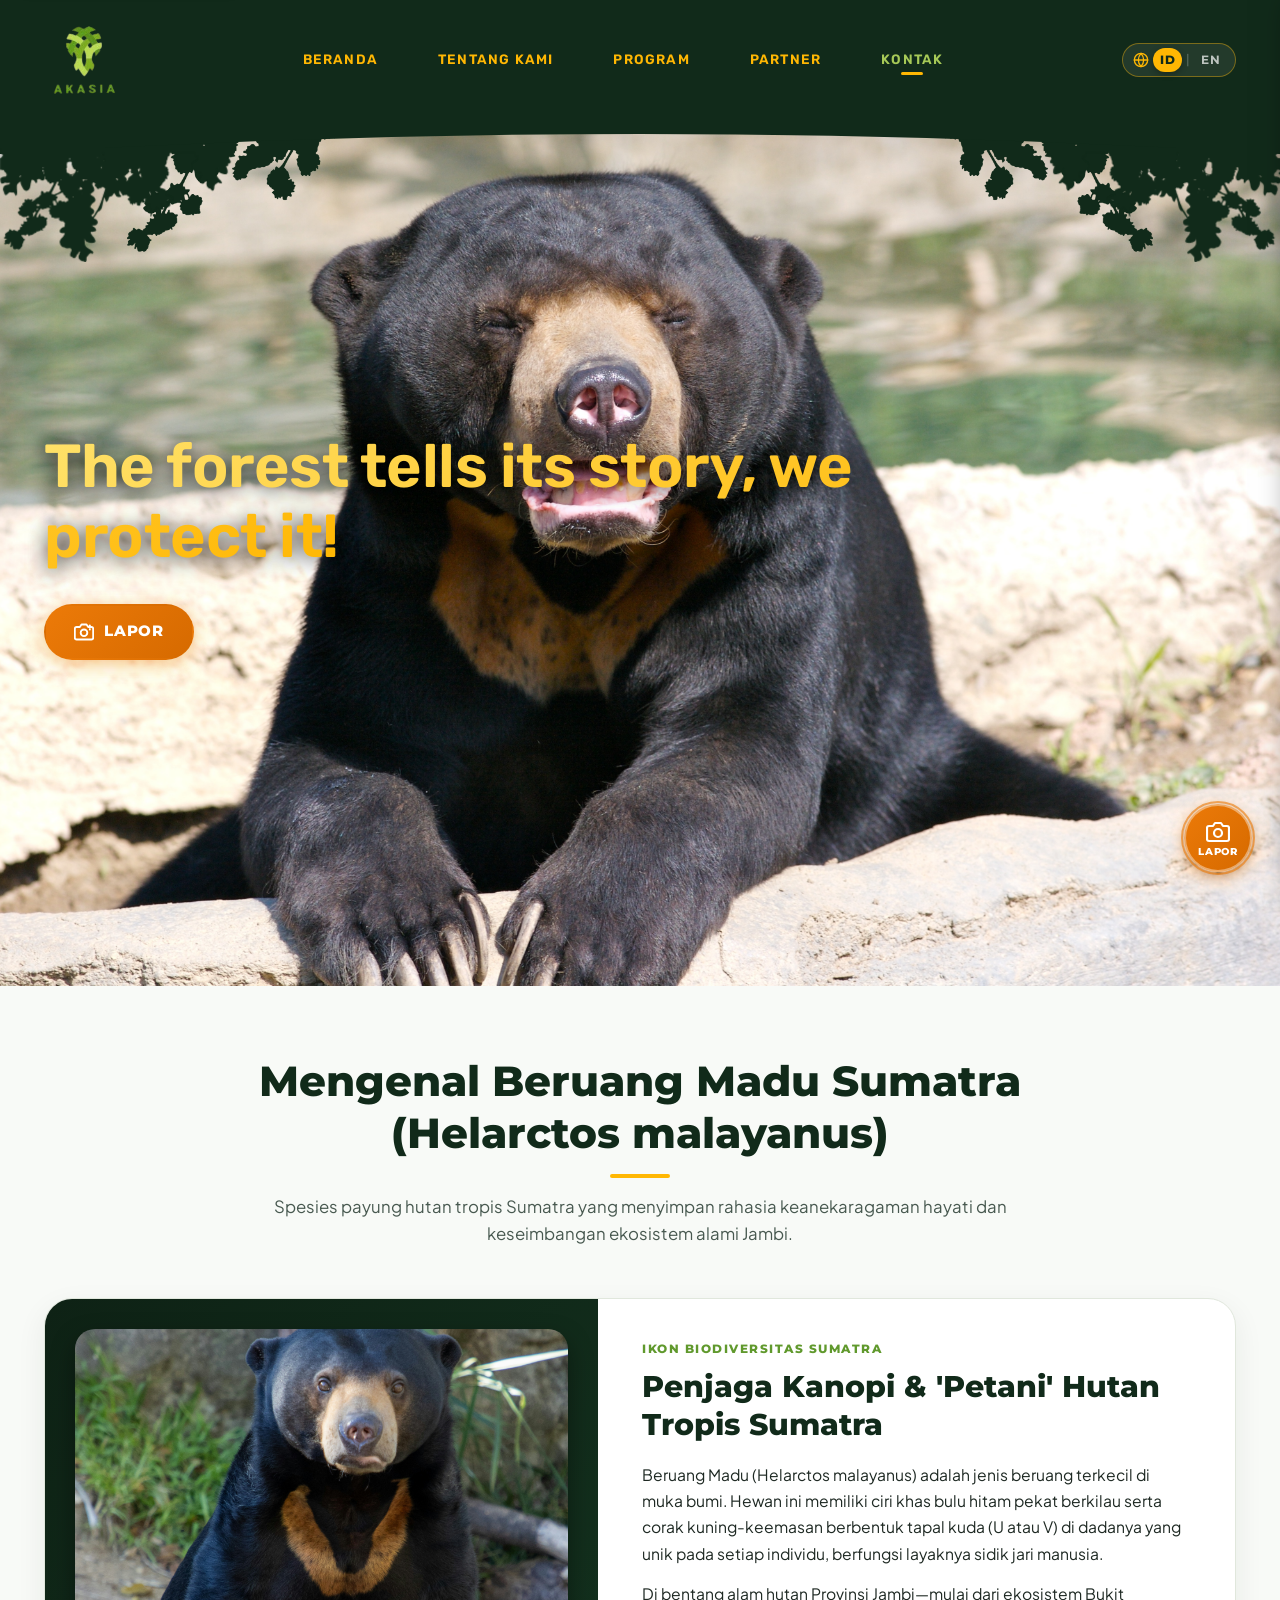
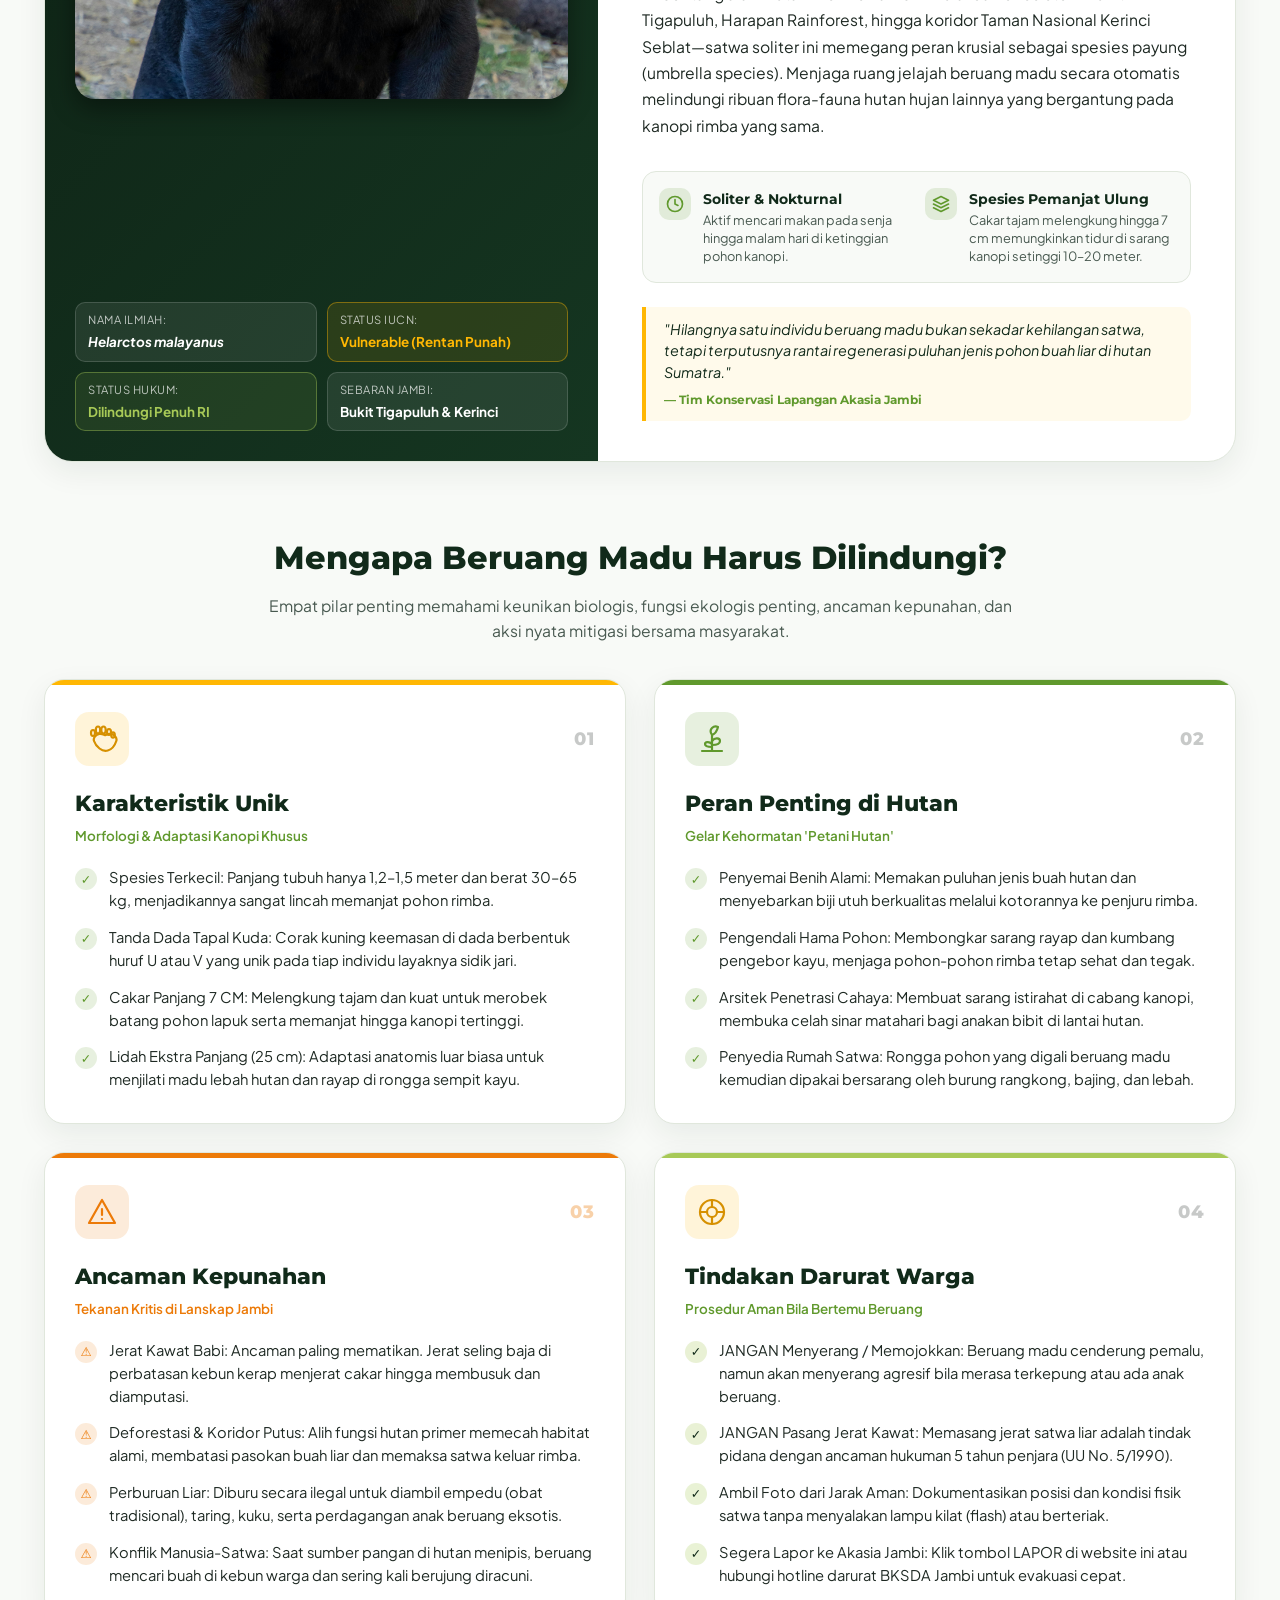
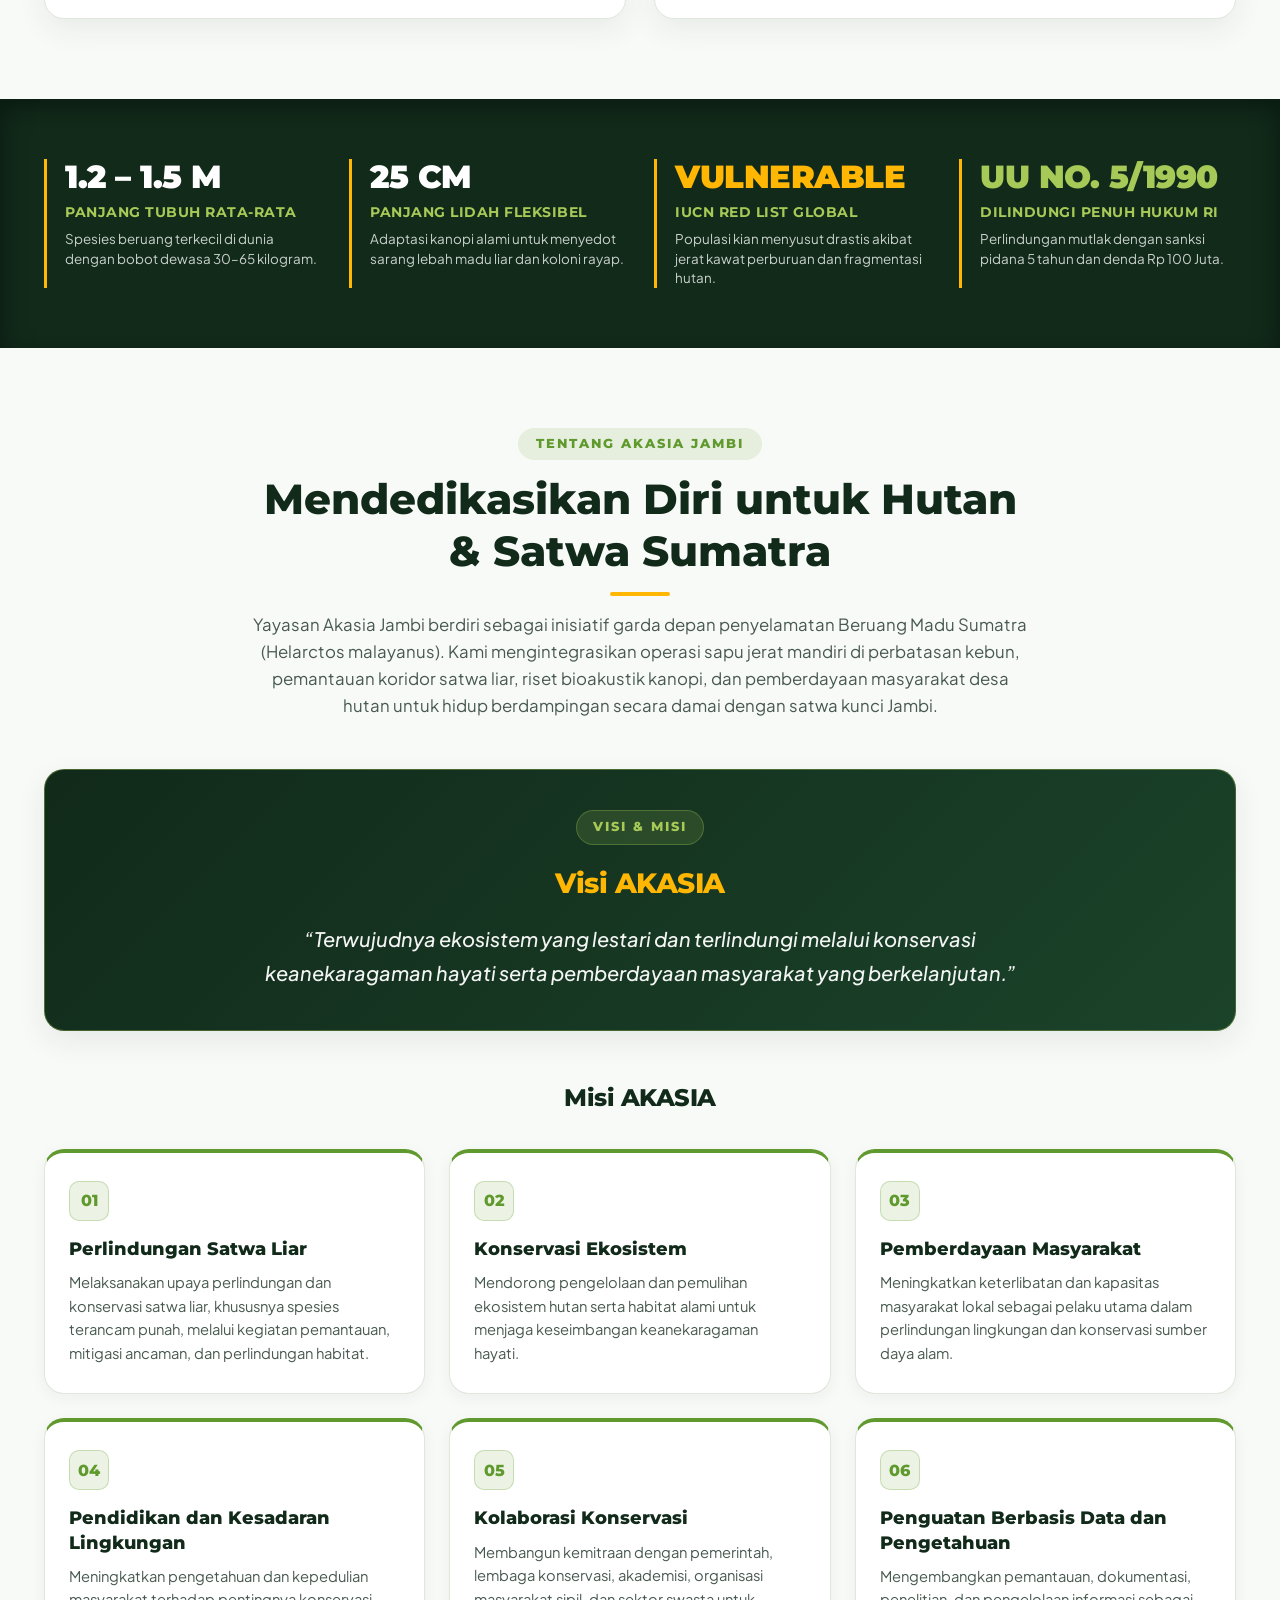
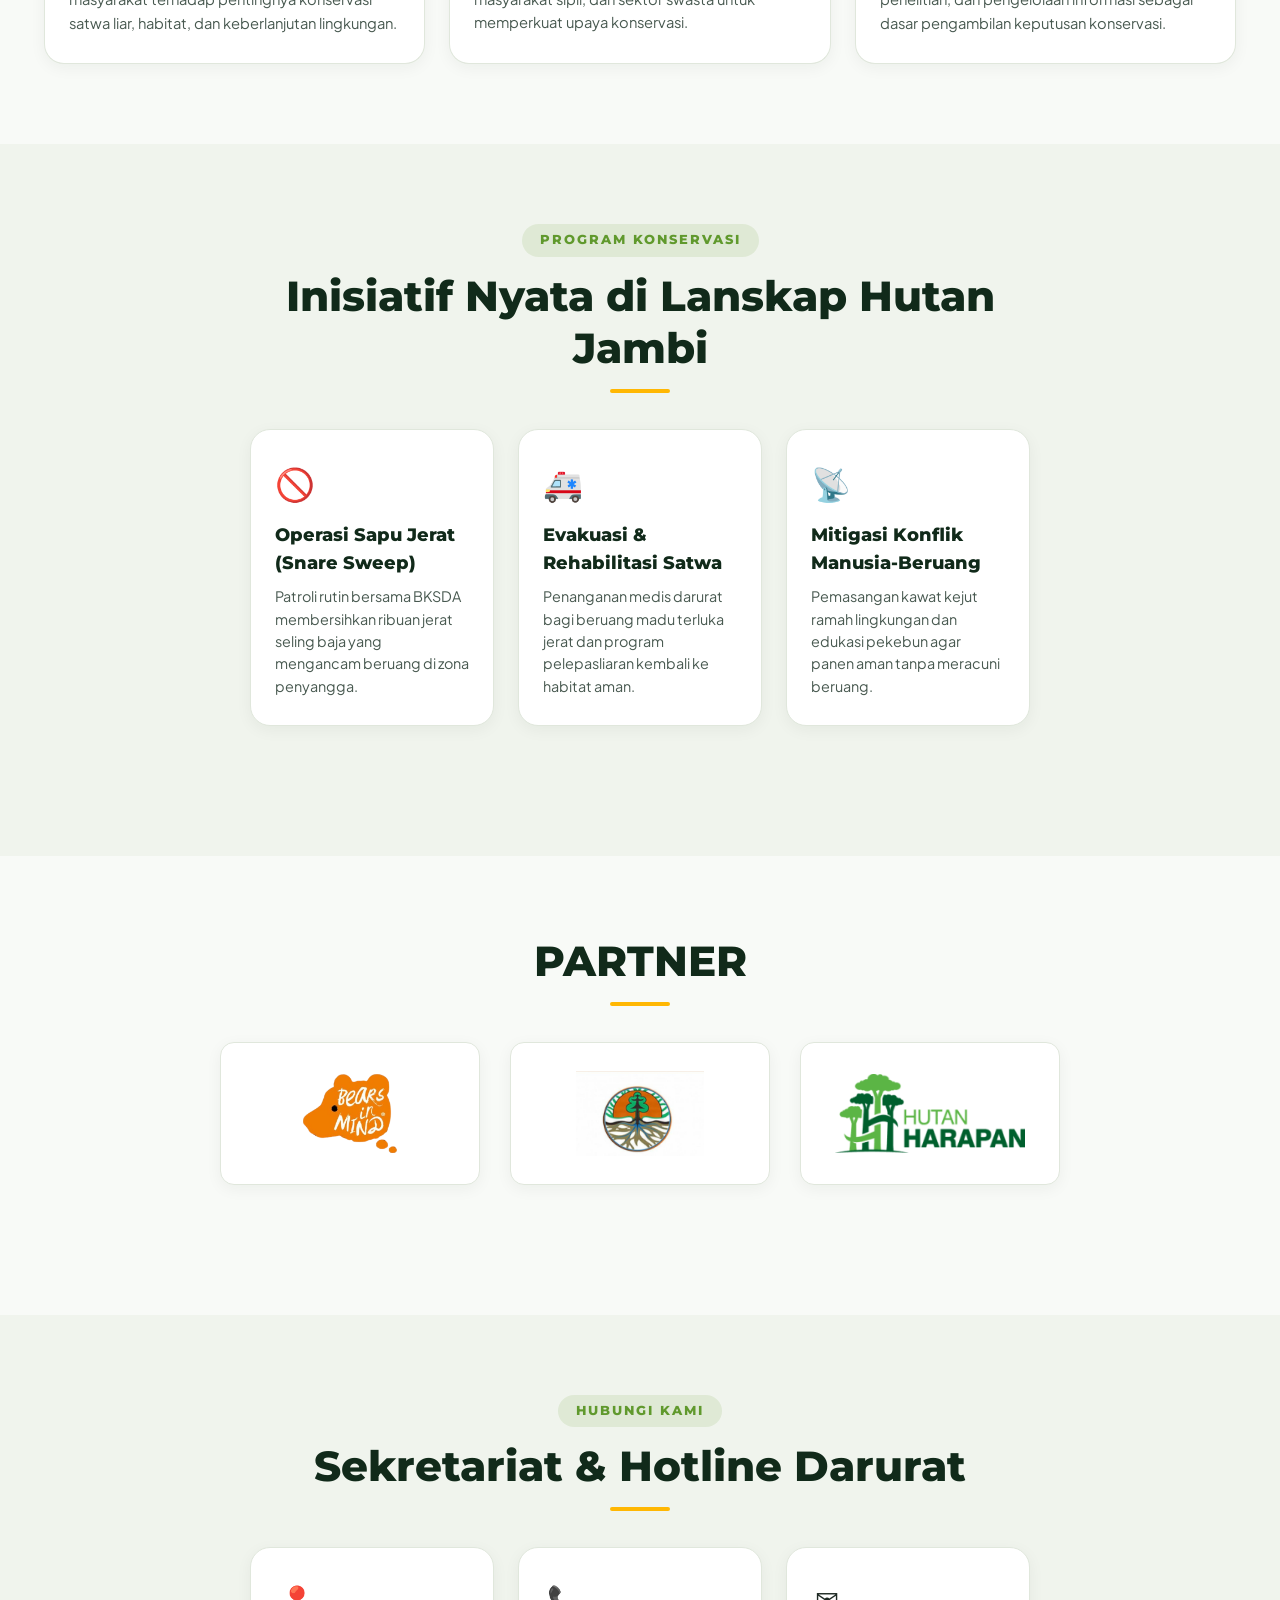
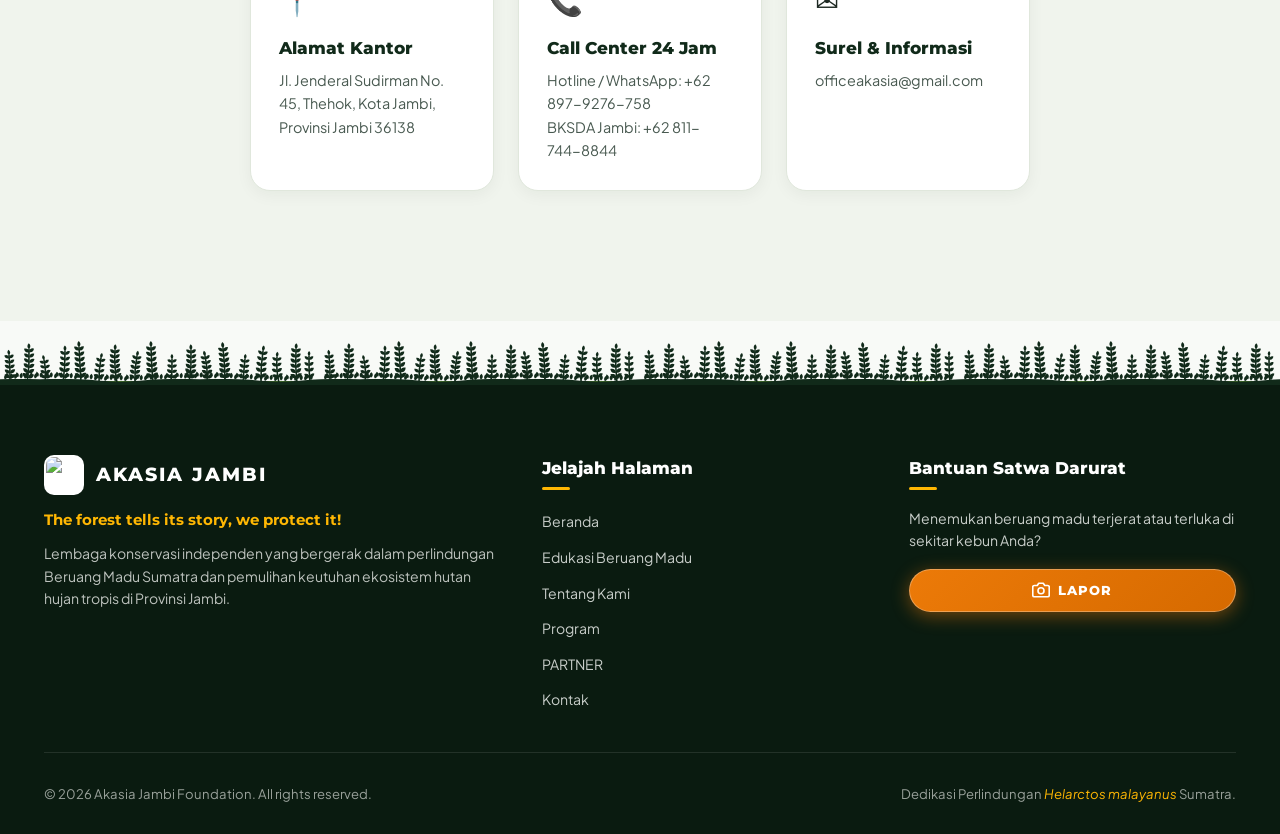
==== index.html @ 3525d793 "Add files via upload" ====
<!DOCTYPE html>
<html lang="id">
<head>
  <meta charset="UTF-8">
  <meta name="viewport" content="width=device-width, initial-scale=1.0">
  <meta name="description" content="Akasia Jambi - Konservasi Beruang Madu Sumatra (Helarctos malayanus), mitigasi konflik satwa, dan restorasi habitat hutan hujan tropis di Provinsi Jambi.">
  <title>Akasia Jambi | Konservasi Beruang Madu Sumatra</title>

  <!-- Google Fonts: Montserrat (Headings) + Plus Jakarta Sans (Body) + Rubik (Nav & Hero Motto) -->
  <link rel="preconnect" href="https://fonts.googleapis.com">
  <link rel="preconnect" href="https://fonts.gstatic.com" crossorigin>
  <link href="https://fonts.googleapis.com/css2?family=Montserrat:wght@500;600;700;800;900&family=Plus+Jakarta+Sans:ital,wght@0,400;0,500;0,600;0,700;1,400&family=Rubik:wght@600&display=swap" rel="stylesheet">

  <link rel="stylesheet" href="styles.css">
</head>
<body>
  <!-- Accessible Skip Navigation Link -->
  <a href="#beranda" class="skip-link" data-i18n="skipLink">Lewati ke konten utama</a>

  <!-- =========================================================================
       COMPONENT 1: NAVIGATION BAR (OPTION 1 LAYOUT + FOLIAGE BORDER)
       ========================================================================= -->
  <header class="site-header header" id="site-header">
    <div class="header-container">
      
      <!-- ZONE 1: BRAND LOGO (AKASIA JAMBI) -->
      <div class="brand-logos-container">
        <a href="#beranda" class="brand-link" aria-label="Akasia Jambi Beranda">
          <img src="logo_akasia.png" alt="Logo Akasia Jambi" class="brand-logo-img" width="80" height="80">
        </a>
      </div>

      <!-- ZONE 2: 5 EXPLORATION MENUS -->
      <nav class="desktop-nav" aria-label="Navigasi Utama">
        <ul class="nav-list">
          
          <!-- 1. Beranda -->
          <li class="nav-item">
            <a href="#beranda" class="nav-link active" data-nav="beranda">
              <span class="nav-text" data-i18n="navHome">Beranda</span>
            </a>
          </li>

          <!-- 2. Tentang Kami -->
          <li class="nav-item">
            <a href="#tentang-kami" class="nav-link" data-nav="tentang-kami">
              <span class="nav-text" data-i18n="navAbout">Tentang Kami</span>
            </a>
          </li>

          <!-- 3. Program -->
          <li class="nav-item">
            <a href="#program" class="nav-link" data-nav="program">
              <span class="nav-text" data-i18n="navProgram">Program</span>
            </a>
          </li>

          <!-- 4. PARTNER -->
          <li class="nav-item">
            <a href="#mitra" class="nav-link" data-nav="mitra">
              <span class="nav-text" data-i18n="navPartners">PARTNER</span>
            </a>
          </li>

          <!-- 5. Kontak -->
          <li class="nav-item">
            <a href="#kontak" class="nav-link" data-nav="kontak">
              <span class="nav-text" data-i18n="navContact">Kontak</span>
            </a>
          </li>
        </ul>
      </nav>

      <!-- ZONE 3: LANGUAGE SWITCHER & MOBILE MENU TRIGGER -->
      <div class="header-actions">
        <!-- Dynamic Language Switcher (ID | EN) -->
        <div class="lang-switch-wrap" role="group" aria-label="Pilihan Bahasa / Language Switcher">
          <svg class="lang-globe-icon" viewBox="0 0 24 24" fill="none" stroke="currentColor" stroke-width="2" stroke-linecap="round" stroke-linejoin="round" aria-hidden="true">
            <circle cx="12" cy="12" r="10"/>
            <line x1="2" y1="12" x2="22" y2="12"/>
            <path d="M12 2a15.3 15.3 0 0 1 4 10 15.3 15.3 0 0 1-4 10 15.3 15.3 0 0 1-4-10 15.3 15.3 0 0 1 4-10z"/>
          </svg>
          <button type="button" class="lang-pill-btn active" id="lang-id" data-lang="id" aria-pressed="true">ID</button>
          <span class="lang-divider" aria-hidden="true">|</span>
          <button type="button" class="lang-pill-btn" id="lang-en" data-lang="en" aria-pressed="false">EN</button>
        </div>

        <!-- Mobile Hamburger Trigger (< 992px) -->
        <button type="button" class="mobile-menu-toggle" id="mobile-menu-toggle" aria-label="Buka Menu Navigasi" aria-expanded="false" aria-controls="mobile-nav-drawer">
          <span class="hamburger-bar"></span>
          <span class="hamburger-bar"></span>
          <span class="hamburger-bar"></span>
        </button>
      </div>

    </div>



    <!-- MOBILE NAVIGATION DRAWER (< 992px) -->
    <div class="mobile-nav-drawer" id="mobile-nav-drawer" aria-hidden="true" inert>
      <div class="mobile-drawer-header">
        <div class="mobile-brand">
          <img src="logo_akasia.jpg" alt="Logo Akasia" class="mobile-logo-img" width="38" height="38">
          <span class="mobile-brand-title">AKASIA JAMBI</span>
        </div>
        <button type="button" class="mobile-drawer-close" id="mobile-drawer-close" aria-label="Tutup Menu">
          <svg viewBox="0 0 24 24" fill="none" stroke="currentColor" stroke-width="2.2" stroke-linecap="round" stroke-linejoin="round" aria-hidden="true">
            <line x1="18" y1="6" x2="6" y2="18"></line>
            <line x1="6" y1="6" x2="18" y2="18"></line>
          </svg>
        </button>
      </div>

      <ul class="mobile-nav-list">
        <li>
          <a href="#beranda" class="mobile-nav-link active" data-nav="beranda">
            <span class="mobile-nav-icon">🐾</span>
            <span class="mobile-nav-text" data-i18n="navHome">Beranda</span>
          </a>
        </li>
        <li>
          <a href="#tentang-kami" class="mobile-nav-link" data-nav="tentang-kami">
            <span class="mobile-nav-icon">🌳</span>
            <span class="mobile-nav-text" data-i18n="navAbout">Tentang Kami</span>
          </a>
        </li>
        <li>
          <a href="#program" class="mobile-nav-link" data-nav="program">
            <span class="mobile-nav-icon">🛡️</span>
            <span class="mobile-nav-text" data-i18n="navProgram">Program</span>
          </a>
        </li>
        <li>
          <a href="#mitra" class="mobile-nav-link" data-nav="mitra">
            <span class="mobile-nav-icon">🤝</span>
            <span class="mobile-nav-text" data-i18n="navPartners">PARTNER</span>
          </a>
        </li>
        <li>
          <a href="#kontak" class="mobile-nav-link" data-nav="kontak">
            <span class="mobile-nav-icon">📍</span>
            <span class="mobile-nav-text" data-i18n="navContact">Kontak</span>
          </a>
        </li>
      </ul>

      <div class="mobile-drawer-footer">
        <button type="button" class="btn-lapor btn-lapor-mobile" id="btn-open-lapor-mobile">
          <svg class="btn-icon" viewBox="0 0 24 24" fill="none" stroke="currentColor" stroke-width="2" stroke-linecap="round" stroke-linejoin="round" aria-hidden="true">
            <path d="M23 19a2 2 0 0 1-2 2H3a2 2 0 0 1-2-2V8a2 2 0 0 1 2-2h4l2-3h6l2 3h4a2 2 0 0 1 2 2z"/>
            <circle cx="12" cy="13" r="4"/>
          </svg>
          <span data-i18n="heroCtaReport">LAPOR</span>
        </button>
      </div>
    </div>
    <div class="mobile-nav-overlay" id="mobile-nav-overlay" aria-hidden="true"></div>

    <!-- Concave Upward Arch Divider -->
    <svg class="navbar-arch-curve" viewBox="0 0 1440 48" preserveAspectRatio="none" aria-hidden="true">
      <path d="M0,0 L1440,0 L1440,48 Q720,0 0,48 Z" fill="#112a1a"/>
    </svg>

    <!-- Patch Dedaunan Kiri & Kanan (Menutupi kekosongan lengkungan navbar) -->
    <img src="daun_kiri_tambahan.png" class="leaf-patch-left" alt="" aria-hidden="true">
    <img src="daun_kanan_tambahan.png" class="leaf-patch-right" alt="" aria-hidden="true">
  </header>

  <!-- =========================================================================
       MAIN CONTENT: COMPONENT 2 - BERANDA (#beranda)
       ========================================================================= -->
  <main id="beranda" class="beranda-main">

    <!-- -----------------------------------------------------------------------
         2A. HERO BANNER SECTION
         ----------------------------------------------------------------------- -->
    <section class="hero-section" aria-label="Hero Banner - Akasia Jambi">
      <div class="hero-bg-media">
        <!-- Sun Bear Sumatra background image -->
        <img src="Sun_Bear_3.jpg" 
             alt="Beruang Madu Sumatra (Helarctos malayanus)" 
             class="hero-img" 
             loading="eager" 
             fetchpriority="high">
        <div class="hero-gradient-overlay" aria-hidden="true"></div>
        <div class="hero-leaf-overlay" aria-hidden="true"></div>
      </div>

      <div class="hero-content-container">
        <div class="hero-text-col">
          
          <!-- Main Headline (Motto) -->
          <h1 class="hero-headline">
            <span class="hero-motto-highlight" data-i18n="heroMotto">The forest tells its story, we protect it!</span>
          </h1>

          <!-- Hero CTA -->
          <div class="hero-cta-group">
            <!-- Primary Emergency CTA -->
            <button type="button" class="btn-primary-report" id="hero-btn-lapor">
              <svg class="cta-svg-icon" viewBox="0 0 24 24" fill="none" stroke="currentColor" stroke-width="2.2" stroke-linecap="round" stroke-linejoin="round" aria-hidden="true">
                <path d="M23 19a2 2 0 0 1-2 2H3a2 2 0 0 1-2-2V8a2 2 0 0 1 2-2h4l2-3h6l2 3h4a2 2 0 0 1 2 2z"/>
                <circle cx="12" cy="13" r="4"/>
                <line x1="19" y1="4" x2="19" y2="7"/>
                <line x1="19" y1="9" x2="19.01" y2="9"/>
              </svg>
              <span data-i18n="heroCtaReport">LAPOR</span>
            </button>
          </div>

        </div>
      </div>
    </section>

    <!-- -----------------------------------------------------------------------
         2B. PENGETAHUAN TENTANG BERUANG MADU (EDUCATIONAL SUBSECTION)
         ----------------------------------------------------------------------- -->
    <section class="education-section" id="edukasi-beruang" aria-labelledby="edu-heading">
      <div class="section-container">

        <!-- Section Title Header -->
        <div class="section-header-center">
          <h2 id="edu-heading" class="section-title" data-i18n="eduTitle">
            Mengenal Beruang Madu Sumatra (<span class="latin-species">Helarctos malayanus</span>)
          </h2>
          <div class="title-accent-line" aria-hidden="true"></div>
          <p class="section-lead-desc" data-i18n="eduSubtitle">
            Spesies payung hutan tropis Sumatra yang menyimpan rahasia keanekaragaman hayati dan keseimbangan ekosistem alami Jambi.
          </p>
        </div>

        <!-- 1. INTRODUCTORY SPOTLIGHT CARD (2-COLUMN HIGH-IMPACT LAYOUT) -->
        <article class="spotlight-card">
          <div class="spotlight-grid">
            
            <!-- Left Column: Visual Frame with Interactive Taxonomy Badges -->
            <div class="spotlight-visual-wrapper">
              <div class="spotlight-image-frame">
                <!-- Sun Bear Wildlife Visual -->
                <img src="gambar_beruang_madu 1.jpg" 
                     alt="Beruang Madu di Habitat Lanskap Hutan Jambi" 
                     class="spotlight-img"
                     loading="lazy">
              </div>

              <!-- Taxonomy & Legal Badges Matrix -->
              <div class="taxonomy-badges-matrix">
                <div class="tax-badge-pill">
                  <span class="tax-label" data-i18n="taxLabel1">Nama Ilmiah:</span>
                  <strong class="tax-value"><em>Helarctos malayanus</em></strong>
                </div>
                <div class="tax-badge-pill pill-warning">
                  <span class="tax-label" data-i18n="taxLabel2">Status IUCN:</span>
                  <strong class="tax-value" data-i18n="taxValIucn">Vulnerable (Rentan Punah)</strong>
                </div>
                <div class="tax-badge-pill pill-protected">
                  <span class="tax-label" data-i18n="taxLabel3">Status Hukum:</span>
                  <strong class="tax-value" data-i18n="taxValLegal">Dilindungi Penuh RI</strong>
                </div>
                <div class="tax-badge-pill">
                  <span class="tax-label" data-i18n="taxLabel4">Sebaran Jambi:</span>
                  <strong class="tax-value" data-i18n="taxValRegion">Bukit Tigapuluh & Kerinci</strong>
                </div>
              </div>
            </div>

            <!-- Right Column: Narrative Overview & Ecological Importance -->
            <div class="spotlight-narrative-wrapper">
              <div class="spotlight-kicker" data-i18n="spotlightKicker">IKON BIODIVERSITAS SUMATRA</div>
              <h3 class="spotlight-title" data-i18n="spotlightTitle">
                Penjaga Kanopi & 'Petani' Hutan Tropis Sumatra
              </h3>
              <p class="spotlight-p" data-i18n="spotlightDesc1">
                Beruang Madu (<em>Helarctos malayanus</em>) adalah jenis beruang terkecil di muka bumi. Hewan ini memiliki ciri khas bulu hitam pekat berkilau serta corak kuning-keemasan berbentuk tapal kuda (U atau V) di dadanya yang unik pada setiap individu, berfungsi layaknya sidik jari manusia.
              </p>
              <p class="spotlight-p" data-i18n="spotlightDesc2">
                Di bentang alam hutan Provinsi Jambi—mulai dari ekosistem Bukit Tigapuluh, Harapan Rainforest, hingga koridor Taman Nasional Kerinci Seblat—satwa soliter ini memegang peran krusial sebagai <strong>spesies payung (umbrella species)</strong>. Menjaga ruang jelajah beruang madu secara otomatis melindungi ribuan flora-fauna hutan hujan lainnya yang bergantung pada kanopi rimba yang sama.
              </p>

              <!-- Morphological Anatomical Features List -->
              <div class="feature-bullets-grid">
                <div class="feature-bullet-item">
                  <div class="feature-bullet-icon">
                    <svg viewBox="0 0 24 24" fill="none" stroke="currentColor" stroke-width="2.2" stroke-linecap="round" stroke-linejoin="round" aria-hidden="true">
                      <circle cx="12" cy="12" r="10"/>
                      <polyline points="12 6 12 12 16 14"/>
                    </svg>
                  </div>
                  <div>
                    <h4 class="feature-bullet-title" data-i18n="feat1Title">Soliter & Nokturnal</h4>
                    <p class="feature-bullet-desc" data-i18n="feat1Desc">Aktif mencari makan pada senja hingga malam hari di ketinggian pohon kanopi.</p>
                  </div>
                </div>

                <div class="feature-bullet-item">
                  <div class="feature-bullet-icon">
                    <svg viewBox="0 0 24 24" fill="none" stroke="currentColor" stroke-width="2.2" stroke-linecap="round" stroke-linejoin="round" aria-hidden="true">
                      <path d="M12 2L2 7l10 5 10-5-10-5z"/>
                      <path d="M2 17l10 5 10-5"/>
                      <path d="M2 12l10 5 10-5"/>
                    </svg>
                  </div>
                  <div>
                    <h4 class="feature-bullet-title" data-i18n="feat2Title">Spesies Pemanjat Ulung</h4>
                    <p class="feature-bullet-desc" data-i18n="feat2Desc">Cakar tajam melengkung hingga 7 cm memungkinkan tidur di sarang kanopi setinggi 10–20 meter.</p>
                  </div>
                </div>
              </div>

              <!-- Quick Quote Callout -->
              <blockquote class="spotlight-quote">
                <p data-i18n="spotlightQuote">
                  "Hilangnya satu individu beruang madu bukan sekadar kehilangan satwa, tetapi terputusnya rantai regenerasi puluhan jenis pohon buah liar di hutan Sumatra."
                </p>
                <cite data-i18n="spotlightQuoteCite">— Tim Konservasi Lapangan Akasia Jambi</cite>
              </blockquote>
            </div>

          </div>
        </article>

        <!-- 2. 4-CARD EDUCATIONAL GRID ("MENGAPA BERUANG MADU HARUS DILINDUNGI?") -->
        <div class="edu-grid-section-header">
          <h3 class="edu-grid-main-heading" data-i18n="gridHeading">
            Mengapa Beruang Madu Harus Dilindungi?
          </h3>
          <p class="edu-grid-subheading" data-i18n="gridSubheading">
            Empat pilar penting memahami keunikan biologis, fungsi ekologis penting, ancaman kepunahan, dan aksi nyata mitigasi bersama masyarakat.
          </p>
        </div>

        <div class="edu-four-grid">
          
          <!-- CARD 1: Karakteristik Unik (Unique Characteristics) -->
          <div class="edu-card card-characteristics">
            <div class="card-top-icon-row">
              <div class="card-icon-badge icon-gold">
                <!-- Paw / Claw Outline Icon -->
                <svg viewBox="0 0 32 32" fill="none" stroke="currentColor" stroke-width="2.2" stroke-linecap="round" stroke-linejoin="round" aria-hidden="true">
                  <ellipse cx="7" cy="10" rx="2" ry="3"/>
                  <ellipse cx="12" cy="7" rx="2.2" ry="3.5"/>
                  <ellipse cx="17.5" cy="7" rx="2.2" ry="3.5"/>
                  <ellipse cx="23" cy="9" rx="2" ry="3"/>
                  <ellipse cx="27" cy="12" rx="1.8" ry="2.6"/>
                  <path d="M8 18c-1-3 1.5-6.5 5.5-7 2.2-.3 4.5.8 5.5 1.2 1.2-.5 3.5-1.5 5.8-1.2 4 .5 6.5 4 5.5 7-1 3-3 8-8.5 9.5-2.8.8-6-.2-8.3-2-2.5-2-4.5-4.5-5.5-7.5z"/>
                </svg>
              </div>
              <span class="card-number-tag">01</span>
            </div>

            <h4 class="card-title" data-i18n="card1Title">Karakteristik Unik</h4>
            <span class="card-subtitle" data-i18n="card1Subtitle">Morfologi & Adaptasi Kanopi Khusus</span>

            <ul class="card-checklist">
              <li class="check-item">
                <span class="check-bullet" aria-hidden="true">✓</span>
                <span data-i18n="card1P1"><strong>Spesies Terkecil:</strong> Panjang tubuh hanya 1,2–1,5 meter dan berat 30–65 kg, menjadikannya sangat lincah memanjat pohon rimba.</span>
              </li>
              <li class="check-item">
                <span class="check-bullet" aria-hidden="true">✓</span>
                <span data-i18n="card1P2"><strong>Tanda Dada Tapal Kuda:</strong> Corak kuning keemasan di dada berbentuk huruf U atau V yang unik pada tiap individu layaknya sidik jari.</span>
              </li>
              <li class="check-item">
                <span class="check-bullet" aria-hidden="true">✓</span>
                <span data-i18n="card1P3"><strong>Cakar Panjang 7 CM:</strong> Melengkung tajam dan kuat untuk merobek batang pohon lapuk serta memanjat hingga kanopi tertinggi.</span>
              </li>
              <li class="check-item">
                <span class="check-bullet" aria-hidden="true">✓</span>
                <span data-i18n="card1P4"><strong>Lidah Ekstra Panjang (25 cm):</strong> Adaptasi anatomis luar biasa untuk menjilati madu lebah hutan dan rayap di rongga sempit kayu.</span>
              </li>
            </ul>
          </div>

          <!-- CARD 2: Peran Penting di Hutan (Ecological Role) -->
          <div class="edu-card card-ecological">
            <div class="card-top-icon-row">
              <div class="card-icon-badge icon-green">
                <!-- Sprouting Seedling & Forest Canopy Icon -->
                <svg viewBox="0 0 32 32" fill="none" stroke="currentColor" stroke-width="2.2" stroke-linecap="round" stroke-linejoin="round" aria-hidden="true">
                  <path d="M16 28V12"/>
                  <path d="M16 18c3-4 8-3 8 0s-4 4-8 4"/>
                  <path d="M16 21c-3-3-7-2-7 0s3 3 7 3"/>
                  <path d="M16 12c-4-6 2-10 6-8-1 4-3 7-6 8z"/>
                  <path d="M6 28h20"/>
                </svg>
              </div>
              <span class="card-number-tag">02</span>
            </div>

            <h4 class="card-title" data-i18n="card2Title">Peran Penting di Hutan</h4>
            <span class="card-subtitle" data-i18n="card2Subtitle">Gelar Kehormatan 'Petani Hutan'</span>

            <ul class="card-checklist">
              <li class="check-item">
                <span class="check-bullet" aria-hidden="true">✓</span>
                <span data-i18n="card2P1"><strong>Penyemai Benih Alami:</strong> Memakan puluhan jenis buah hutan dan menyebarkan biji utuh berkualitas melalui kotorannya ke penjuru rimba.</span>
              </li>
              <li class="check-item">
                <span class="check-bullet" aria-hidden="true">✓</span>
                <span data-i18n="card2P2"><strong>Pengendali Hama Pohon:</strong> Membongkar sarang rayap dan kumbang pengebor kayu, menjaga pohon-pohon rimba tetap sehat dan tegak.</span>
              </li>
              <li class="check-item">
                <span class="check-bullet" aria-hidden="true">✓</span>
                <span data-i18n="card2P3"><strong>Arsitek Penetrasi Cahaya:</strong> Membuat sarang istirahat di cabang kanopi, membuka celah sinar matahari bagi anakan bibit di lantai hutan.</span>
              </li>
              <li class="check-item">
                <span class="check-bullet" aria-hidden="true">✓</span>
                <span data-i18n="card2P4"><strong>Penyedia Rumah Satwa:</strong> Rongga pohon yang digali beruang madu kemudian dipakai bersarang oleh burung rangkong, bajing, dan lebah.</span>
              </li>
            </ul>
          </div>

          <!-- CARD 3: Ancaman Kepunahan (Major Threats) -->
          <div class="edu-card card-threats">
            <div class="card-top-icon-row">
              <div class="card-icon-badge icon-orange">
                <!-- Warning / Snare Trap Alert Icon -->
                <svg viewBox="0 0 32 32" fill="none" stroke="currentColor" stroke-width="2.2" stroke-linecap="round" stroke-linejoin="round" aria-hidden="true">
                  <path d="M16 4L3 27h26L16 4z"/>
                  <line x1="16" y1="13" x2="16" y2="19"/>
                  <line x1="16" y1="23" x2="16.01" y2="23"/>
                </svg>
              </div>
              <span class="card-number-tag tag-alert">03</span>
            </div>

            <h4 class="card-title" data-i18n="card3Title">Ancaman Kepunahan</h4>
            <span class="card-subtitle" data-i18n="card3Subtitle">Tekanan Kritis di Lanskap Jambi</span>

            <ul class="card-checklist">
              <li class="check-item item-threat">
                <span class="check-bullet bullet-threat" aria-hidden="true">⚠</span>
                <span data-i18n="card3P1"><strong>Jerat Kawat Babi:</strong> Ancaman paling mematikan. Jerat seling baja di perbatasan kebun kerap menjerat cakar hingga membusuk dan diamputasi.</span>
              </li>
              <li class="check-item item-threat">
                <span class="check-bullet bullet-threat" aria-hidden="true">⚠</span>
                <span data-i18n="card3P2"><strong>Deforestasi & Koridor Putus:</strong> Alih fungsi hutan primer memecah habitat alami, membatasi pasokan buah liar dan memaksa satwa keluar rimba.</span>
              </li>
              <li class="check-item item-threat">
                <span class="check-bullet bullet-threat" aria-hidden="true">⚠</span>
                <span data-i18n="card3P3"><strong>Perburuan Liar:</strong> Diburu secara ilegal untuk diambil empedu (obat tradisional), taring, kuku, serta perdagangan anak beruang eksotis.</span>
              </li>
              <li class="check-item item-threat">
                <span class="check-bullet bullet-threat" aria-hidden="true">⚠</span>
                <span data-i18n="card3P4"><strong>Konflik Manusia-Satwa:</strong> Saat sumber pangan di hutan menipis, beruang mencari buah di kebun warga dan sering kali berujung diracuni.</span>
              </li>
            </ul>
          </div>

          <!-- CARD 4: Tindakan Darurat Masyarakat (What Citizens Should Do) -->
          <div class="edu-card card-action">
            <div class="card-top-icon-row">
              <div class="card-icon-badge icon-gold">
                <!-- Lifebuoy / Emergency Handshake Rescue Icon -->
                <svg viewBox="0 0 32 32" fill="none" stroke="currentColor" stroke-width="2.2" stroke-linecap="round" stroke-linejoin="round" aria-hidden="true">
                  <circle cx="16" cy="16" r="12"/>
                  <circle cx="16" cy="16" r="5"/>
                  <line x1="16" y1="4" x2="16" y2="11"/>
                  <line x1="16" y1="21" x2="16" y2="28"/>
                  <line x1="4" y1="16" x2="11" y2="16"/>
                  <line x1="21" y1="16" x2="28" y2="16"/>
                </svg>
              </div>
              <span class="card-number-tag">04</span>
            </div>

            <h4 class="card-title" data-i18n="card4Title">Tindakan Darurat Warga</h4>
            <span class="card-subtitle" data-i18n="card4Subtitle">Prosedur Aman Bila Bertemu Beruang</span>

            <ul class="card-checklist">
              <li class="check-item item-action">
                <span class="check-bullet bullet-action" aria-hidden="true">✓</span>
                <span data-i18n="card4P1"><strong>JANGAN Menyerang / Memojokkan:</strong> Beruang madu cenderung pemalu, namun akan menyerang agresif bila merasa terkepung atau ada anak beruang.</span>
              </li>
              <li class="check-item item-action">
                <span class="check-bullet bullet-action" aria-hidden="true">✓</span>
                <span data-i18n="card4P2"><strong>JANGAN Pasang Jerat Kawat:</strong> Memasang jerat satwa liar adalah tindak pidana dengan ancaman hukuman 5 tahun penjara (UU No. 5/1990).</span>
              </li>
              <li class="check-item item-action">
                <span class="check-bullet bullet-action" aria-hidden="true">✓</span>
                <span data-i18n="card4P3"><strong>Ambil Foto dari Jarak Aman:</strong> Dokumentasikan posisi dan kondisi fisik satwa tanpa menyalakan lampu kilat (flash) atau berteriak.</span>
              </li>
              <li class="check-item item-action">
                <span class="check-bullet bullet-action" aria-hidden="true">✓</span>
                <span data-i18n="card4P4"><strong>Segera Lapor ke Akasia Jambi:</strong> Klik tombol LAPOR di website ini atau hubungi hotline darurat BKSDA Jambi untuk evakuasi cepat.</span>
              </li>
            </ul>
          </div>

        </div>

      </div>

      <!-- 3. QUICK IMPACT / FACT STRIP (HIGH-CONTRAST DEEP GREEN #112A1A) -->
      <div class="fact-strip-banner" role="region" aria-label="Fakta Kunci Beruang Madu">
        <div class="fact-strip-container">
          <div class="fact-strip-grid">
            
            <!-- Fact 1 -->
            <div class="fact-box">
              <span class="fact-metric" data-i18n="fact1Num">1.2 – 1.5 M</span>
              <span class="fact-title" data-i18n="fact1Title">Panjang Tubuh Rata-Rata</span>
              <p class="fact-desc" data-i18n="fact1Desc">Spesies beruang terkecil di dunia dengan bobot dewasa 30–65 kilogram.</p>
            </div>

            <!-- Fact 2 -->
            <div class="fact-box">
              <span class="fact-metric" data-i18n="fact2Num">25 CM</span>
              <span class="fact-title" data-i18n="fact2Title">Panjang Lidah Fleksibel</span>
              <p class="fact-desc" data-i18n="fact2Desc">Adaptasi kanopi alami untuk menyedot sarang lebah madu liar dan koloni rayap.</p>
            </div>

            <!-- Fact 3 -->
            <div class="fact-box">
              <span class="fact-metric metric-gold" data-i18n="fact3Num">VULNERABLE</span>
              <span class="fact-title" data-i18n="fact3Title">IUCN Red List Global</span>
              <p class="fact-desc" data-i18n="fact3Desc">Populasi kian menyusut drastis akibat jerat kawat perburuan dan fragmentasi hutan.</p>
            </div>

            <!-- Fact 4 -->
            <div class="fact-box">
              <span class="fact-metric metric-legal" data-i18n="fact4Num">UU NO. 5/1990</span>
              <span class="fact-title" data-i18n="fact4Title">Dilindungi Penuh Hukum RI</span>
              <p class="fact-desc" data-i18n="fact4Desc">Perlindungan mutlak dengan sanksi pidana 5 tahun dan denda Rp 100 Juta.</p>
            </div>

          </div>
        </div>
      </div>
    </section>

    <!-- -----------------------------------------------------------------------
         OPTIONAL PREVIEW SECTIONS FOR NAVBAR TARGETS (Tentang Kami, Program, PARTNER, Kontak)
         ----------------------------------------------------------------------- -->
    <section class="sub-section" id="tentang-kami">
      <div class="section-container">
        <div class="section-header-center">
          <span class="section-tag" data-i18n="aboutPretitle">TENTANG AKASIA JAMBI</span>
          <h2 class="section-title" data-i18n="aboutTitle">Mendedikasikan Diri untuk Hutan & Satwa Sumatra</h2>
          <div class="title-accent-line" aria-hidden="true"></div>
          <p class="section-lead-desc" data-i18n="aboutDesc">
            Yayasan Akasia Jambi berdiri sebagai inisiatif garda depan penyelamatan Beruang Madu Sumatra (<em>Helarctos malayanus</em>). Kami mengintegrasikan operasi sapu jerat mandiri di perbatasan kebun, pemantauan koridor satwa liar, riset bioakustik kanopi, dan pemberdayaan masyarakat desa hutan untuk hidup berdampingan secara damai dengan satwa kunci Jambi.
          </p>
        </div>

        <!-- Vision & Mission Subsection -->
        <div class="vision-mission-wrapper">
          <!-- Visi Card -->
          <div class="visi-card">
            <span class="visi-badge" data-i18n="vmBadge">VISI & MISI</span>
            <h3 class="visi-title" data-i18n="visiTitle">Visi AKASIA</h3>
            <blockquote class="visi-quote" data-i18n="visiText">
              “Terwujudnya ekosistem yang lestari dan terlindungi melalui konservasi keanekaragaman hayati serta pemberdayaan masyarakat yang berkelanjutan.”
            </blockquote>
          </div>

          <!-- Misi Section -->
          <div class="misi-section">
            <h3 class="misi-section-title" data-i18n="misiTitle">Misi AKASIA</h3>
            <div class="misi-grid">
              <div class="misi-card">
                <span class="misi-number">01</span>
                <h4 class="misi-title" data-i18n="misi1Title">Perlindungan Satwa Liar</h4>
                <p class="misi-desc" data-i18n="misi1Desc">Melaksanakan upaya perlindungan dan konservasi satwa liar, khususnya spesies terancam punah, melalui kegiatan pemantauan, mitigasi ancaman, dan perlindungan habitat.</p>
              </div>
              <div class="misi-card">
                <span class="misi-number">02</span>
                <h4 class="misi-title" data-i18n="misi2Title">Konservasi Ekosistem</h4>
                <p class="misi-desc" data-i18n="misi2Desc">Mendorong pengelolaan dan pemulihan ekosistem hutan serta habitat alami untuk menjaga keseimbangan keanekaragaman hayati.</p>
              </div>
              <div class="misi-card">
                <span class="misi-number">03</span>
                <h4 class="misi-title" data-i18n="misi3Title">Pemberdayaan Masyarakat</h4>
                <p class="misi-desc" data-i18n="misi3Desc">Meningkatkan keterlibatan dan kapasitas masyarakat lokal sebagai pelaku utama dalam perlindungan lingkungan dan konservasi sumber daya alam.</p>
              </div>
              <div class="misi-card">
                <span class="misi-number">04</span>
                <h4 class="misi-title" data-i18n="misi4Title">Pendidikan dan Kesadaran Lingkungan</h4>
                <p class="misi-desc" data-i18n="misi4Desc">Meningkatkan pengetahuan dan kepedulian masyarakat terhadap pentingnya konservasi satwa liar, habitat, dan keberlanjutan lingkungan.</p>
              </div>
              <div class="misi-card">
                <span class="misi-number">05</span>
                <h4 class="misi-title" data-i18n="misi5Title" data-i188n="misi5Title">Kolaborasi Konservasi</h4>
                <p class="misi-desc" data-i18n="misi5Desc">Membangun kemitraan dengan pemerintah, lembaga konservasi, akademisi, organisasi masyarakat sipil, dan sektor swasta untuk memperkuat upaya konservasi.</p>
              </div>
              <div class="misi-card">
                <span class="misi-number">06</span>
                <h4 class="misi-title" data-i18n="misi6Title">Penguatan Berbasis Data dan Pengetahuan</h4>
                <p class="misi-desc" data-i18n="misi6Desc">Mengembangkan pemantauan, dokumentasi, penelitian, dan pengelolaan informasi sebagai dasar pengambilan keputusan konservasi.</p>
              </div>
            </div>
          </div>
        </div>
      </div>
    </section>

    <section class="sub-section bg-alt" id="program">
      <div class="section-container">
        <div class="section-header-center">
          <span class="section-tag" data-i18n="progPretitle">PROGRAM KONSERVASI</span>
          <h2 class="section-title" data-i18n="progTitle">Inisiatif Nyata di Lanskap Hutan Jambi</h2>
          <div class="title-accent-line" aria-hidden="true"></div>
          <div class="program-cards-mini">
            <div class="prog-mini-card">
              <span class="prog-mini-icon">🚫</span>
              <h4 data-i18n="prog1Title">Operasi Sapu Jerat (Snare Sweep)</h4>
              <p data-i18n="prog1Desc">Patroli rutin bersama BKSDA membersihkan ribuan jerat seling baja yang mengancam beruang di zona penyangga.</p>
            </div>
            <div class="prog-mini-card">
              <span class="prog-mini-icon">🚑</span>
              <h4 data-i18n="prog2Title">Evakuasi & Rehabilitasi Satwa</h4>
              <p data-i18n="prog2Desc">Penanganan medis darurat bagi beruang madu terluka jerat dan program pelepasliaran kembali ke habitat aman.</p>
            </div>
            <div class="prog-mini-card">
              <span class="prog-mini-icon">📡</span>
              <h4 data-i18n="prog3Title">Mitigasi Konflik Manusia-Beruang</h4>
              <p data-i18n="prog3Desc">Pemasangan kawat kejut ramah lingkungan dan edukasi pekebun agar panen aman tanpa meracuni beruang.</p>
            </div>
          </div>
        </div>
      </div>
    </section>

    <section class="sub-section" id="mitra">
      <div class="section-container">
        <div class="section-header-center">
          <h2 class="section-title" data-i18n="partnerTitle">PARTNER</h2>
          <div class="title-accent-line" aria-hidden="true"></div>
          <div class="partner-logos-row">
            <div class="partner-card">
              <img src="Logo_Bears_In_Mind.png" alt="Logo Bears in Mind Foundation" class="partner-logo-img">
            </div>
            <div class="partner-card">
              <img src="logo_bksda.jpg" alt="Logo BKSDA Provinsi Jambi" class="partner-logo-img">
            </div>
            <div class="partner-card">
              <img src="logo_PT_REKI.png" alt="Logo PT REKI - Hutan Harapan" class="partner-logo-img">
            </div>
          </div>
        </div>
      </div>
    </section>

    <section class="sub-section bg-alt" id="kontak">
      <div class="section-container">
        <div class="section-header-center">
          <span class="section-tag" data-i18n="contactPretitle">HUBUNGI KAMI</span>
          <h2 class="section-title" data-i18n="contactTitle">Sekretariat & Hotline Darurat</h2>
          <div class="title-accent-line" aria-hidden="true"></div>
          <div class="contact-info-grid">
            <div class="contact-card">
              <span class="contact-icon">📍</span>
              <h4>Alamat Kantor</h4>
              <p>Jl. Jenderal Sudirman No. 45, Thehok, Kota Jambi, Provinsi Jambi 36138</p>
            </div>
            <div class="contact-card">
              <span class="contact-icon">📞</span>
              <h4>Call Center 24 Jam</h4>
              <p>Hotline / WhatsApp: +62 897-9276-758<br>BKSDA Jambi: +62 811-744-8844</p>
            </div>
            <div class="contact-card">
              <span class="contact-icon">✉️</span>
              <h4>Surel & Informasi</h4>
              <p>officeakasia@gmail.com</p>
            </div>
          </div>
        </div>
      </div>
    </section>

  </main>

  <!-- =========================================================================
       FOOTER: ORGANIC CANOPY STYLE
       ========================================================================= -->
  <footer class="site-footer footer-section">
    <div class="footer-container">
      <div class="footer-top">
        <div class="footer-brand-col">
          <div class="footer-brand-badge">
            <img src="logo_akasia.jpg" alt="Logo Akasia Jambi" class="footer-logo-img" width="40" height="40">
            <span class="footer-brand-text">AKASIA JAMBI</span>
          </div>
          <p class="footer-motto" data-i18n="heroMotto">The forest tells its story, we protect it!</p>
          <p class="footer-desc" data-i18n="footerDesc">
            Lembaga konservasi independen yang bergerak dalam perlindungan Beruang Madu Sumatra dan pemulihan keutuhan ekosistem hutan hujan tropis di Provinsi Jambi.
          </p>
        </div>

        <div class="footer-links-col">
          <h4 class="footer-heading" data-i18n="footerNavTitle">Jelajah Halaman</h4>
          <ul class="footer-link-list">
            <li><a href="#beranda" data-i18n="navHome">Beranda</a></li>
            <li><a href="#edukasi-beruang" data-i18n="navEdu">Edukasi Beruang Madu</a></li>
            <li><a href="#tentang-kami" data-i18n="navAbout">Tentang Kami</a></li>
            <li><a href="#program" data-i18n="navProgram">Program Konservasi</a></li>
            <li><a href="#mitra" data-i18n="navPartners">PARTNER Kami</a></li>
            <li><a href="#kontak" data-i18n="navContact">Kontak & Posko</a></li>
          </ul>
        </div>

        <div class="footer-action-col">
          <h4 class="footer-heading" data-i18n="footerEmergencyTitle">Bantuan Satwa Darurat</h4>
          <p data-i18n="footerEmergencyDesc">Menemukan beruang madu terjerat atau terluka di sekitar kebun Anda?</p>
          <button type="button" class="btn-lapor btn-lapor-footer" id="footer-btn-lapor">
            <svg class="btn-icon" viewBox="0 0 24 24" fill="none" stroke="currentColor" stroke-width="2.2" stroke-linecap="round" stroke-linejoin="round" aria-hidden="true">
              <path d="M23 19a2 2 0 0 1-2 2H3a2 2 0 0 1-2-2V8a2 2 0 0 1 2-2h4l2-3h6l2 3h4a2 2 0 0 1 2 2z"/>
              <circle cx="12" cy="13" r="4"/>
            </svg>
            <span data-i18n="btnReport">LAPOR TEMUAN SATWA</span>
          </button>
        </div>
      </div>

      <div class="footer-bottom">
        <p>&copy; <span id="copyright-year">2026</span> Akasia Jambi Foundation. All rights reserved.</p>
        <p class="footer-tagline">Dedikasi Perlindungan <em>Helarctos malayanus</em> Sumatra.</p>
      </div>
    </div>
  </footer>

  <!-- Floating Circular Report Button (FAB) -->
  <button type="button" class="fab-lapor" id="btn-open-lapor" aria-haspopup="dialog" aria-controls="modal-lapor" aria-label="Lapor Temuan Beruang Madu">
    <span class="lapor-pulse-ring" aria-hidden="true"></span>
    <svg class="fab-icon" viewBox="0 0 24 24" fill="none" stroke="currentColor" stroke-width="2.2" stroke-linecap="round" stroke-linejoin="round" aria-hidden="true">
      <path d="M23 19a2 2 0 0 1-2 2H3a2 2 0 0 1-2-2V8a2 2 0 0 1 2-2h4l2-3h6l2 3h4a2 2 0 0 1 2 2z"/>
      <circle cx="12" cy="13" r="4"/>
    </svg>
    <span class="fab-label" data-i18n="btnReport">LAPOR</span>
  </button>

  <!-- =========================================================================
       MODAL: EMERGENCY REPORT FORM (ACCESSIBLE <dialog>)
       ========================================================================= -->
  <dialog class="report-modal" id="modal-lapor" aria-labelledby="modal-lapor-title">
    <div class="modal-dialog-content">
      <div class="modal-header">
        <div class="modal-header-icon-wrap">
          <svg viewBox="0 0 24 24" fill="none" stroke="#EC7A08" stroke-width="2.5" stroke-linecap="round" stroke-linejoin="round" aria-hidden="true">
            <path d="M10.29 3.86L1.82 18a2 2 0 0 0 1.71 3h16.94a2 2 0 0 0 1.71-3L13.71 3.86a2 2 0 0 0-3.42 0z"/>
            <line x1="12" y1="9" x2="12" y2="13"/>
            <line x1="12" y1="17" x2="12.01" y2="17"/>
          </svg>
        </div>
        <div>
          <h2 id="modal-lapor-title" class="modal-title" data-i18n="modalTitle">Formulir Laporan Temuan Beruang Madu</h2>
          <p class="modal-subtitle" data-i18n="modalSubtitle">
            Bantuan cepat mitigasi konflik & evakuasi satwa terjerat bersama Akasia Jambi & BKSDA Provinsi Jambi.
          </p>
        </div>
        <button type="button" class="modal-close-btn" id="modal-close-btn" aria-label="Tutup Jendela Laporan">
          <svg viewBox="0 0 24 24" fill="none" stroke="currentColor" stroke-width="2.2" stroke-linecap="round" stroke-linejoin="round" aria-hidden="true">
            <line x1="18" y1="6" x2="6" y2="18"></line>
            <line x1="6" y1="6" x2="18" y2="18"></line>
          </svg>
        </button>
      </div>

      <form id="emergency-report-form" class="report-form" novalidate>
        <div class="form-grid">
          
          <!-- Reporter Name -->
          <div class="form-group">
            <label for="reporter-name" class="form-label" data-i18n="fieldName">Nama Lengkap Pelapor <span class="required-star">*</span></label>
            <input type="text" id="reporter-name" name="reporterName" class="form-input" required placeholder="Contoh: Budi Santoso">
            <span class="field-error-msg" id="error-name" aria-live="polite"></span>
          </div>

          <!-- Reporter Phone / WhatsApp -->
          <div class="form-group">
            <label for="reporter-phone" class="form-label" data-i18n="fieldPhone">Nomor WhatsApp / Telepon Aktif <span class="required-star">*</span></label>
            <input type="tel" id="reporter-phone" name="reporterPhone" class="form-input" required placeholder="08xxxxxxxxxx">
            <span class="field-error-msg" id="error-phone" aria-live="polite"></span>
          </div>

          <!-- Location -->
          <div class="form-group full-width">
            <label for="incident-location" class="form-label" data-i18n="fieldLocation">Lokasi Temuan (Desa / Kecamatan / Kabupaten di Jambi) <span class="required-star">*</span></label>
            <input type="text" id="incident-location" name="incidentLocation" class="form-input" required placeholder="Contoh: Desa Lubuk Mandarsah, Kec. Tengah Ilir, Kab. Tebo">
            <span class="field-error-msg" id="error-location" aria-live="polite"></span>
          </div>

          <!-- Condition Category -->
          <div class="form-group full-width">
            <label for="incident-condition" class="form-label" data-i18n="fieldCondition">Kondisi Beruang yang Ditemukan <span class="required-star">*</span></label>
            <select id="incident-condition" name="incidentCondition" class="form-select" required>
              <option value="" disabled selected data-i18n="optCondition1">-- Pilih Kondisi Satwa --</option>
              <option value="snared" data-i18n="optCondition2">🚨 Terjerat Kawat Seling Babi / Terperangkap (Mendesak)</option>
              <option value="injured" data-i18n="optCondition3">🩹 Terluka / Sakit Parah / Tidak Bisa Bergerak</option>
              <option value="conflict" data-i18n="optCondition4">🌾 Berkeliaran di Kebun / Dekat Pemukiman Warga</option>
              <option value="cub" data-i18n="optCondition5">🐾 Anak Beruang Terpisah dari Induknya</option>
              <option value="sign" data-i18n="optCondition6">🔍 Temuan Jejak Cakar / Sarang Baru Tanpa Kontak Langsung</option>
            </select>
            <span class="field-error-msg" id="error-condition" aria-live="polite"></span>
          </div>

          <!-- Description -->
          <div class="form-group full-width">
            <label for="incident-desc" class="form-label" data-i18n="fieldDescription">Keterangan Tambahan & Petunjuk Menuju Lokasi</label>
            <textarea id="incident-desc" name="incidentDesc" class="form-textarea" rows="3" placeholder="Sebutkan patokan jalan, waktu terlihat, apakah satwa terlihat agresif, dll."></textarea>
          </div>

          <!-- File Upload Note -->
          <div class="form-group full-width">
            <label for="incident-photo" class="form-label" data-i18n="fieldPhoto">Unggah Foto / Bukti Temuan (Jika Ada)</label>
            <input type="file" id="incident-photo" name="incidentPhoto" class="form-file-input" accept="image/*">
            <small class="form-hint" data-i18n="photoHint">Ambil foto dari jarak aman tanpa menyalakan lampu kilat (flash).</small>
          </div>

        </div>

        <!-- Hotlines Banner inside Modal -->
        <div class="modal-hotline-box">
          <span class="hotline-box-title" data-i18n="hotlinesTitle">Hotline Cepat Darurat 24 Jam:</span>
          <div class="hotline-links">
            <a href="tel:08117448844" class="hotline-link">📞 BKSDA Jambi: 0811-744-8844</a>
            <a href="tel:+628979276758" class="hotline-link">📞 Tim Reaksi Cepat Akasia: +62 897-9276-758</a>
          </div>
        </div>

        <div class="modal-form-actions">
          <button type="button" class="btn-cancel" id="btn-cancel-report" data-i18n="btnCancel">Batal</button>
          <button type="submit" class="btn-submit-report" id="btn-submit-report">
            <svg class="btn-icon" viewBox="0 0 24 24" fill="none" stroke="currentColor" stroke-width="2.2" stroke-linecap="round" stroke-linejoin="round" aria-hidden="true">
              <line x1="22" y1="2" x2="11" y2="13"/>
              <polygon points="22 2 15 22 11 13 2 9 22 2"/>
            </svg>
            <span data-i18n="btnSubmit">Kirim Laporan Darurat Sekarang</span>
          </button>
        </div>

        <!-- Submission Feedback Message -->
        <div class="form-feedback hidden" id="form-feedback" role="alert" aria-live="assertive"></div>
      </form>
    </div>
  </dialog>

  <!-- JavaScript logic -->
  <script src="script.js"></script>
</body>
</html>
---- styles.css ----
/* =============================================================================
   AKASIA JAMBI - OFFICIAL STYLESHEET
   Phase 1: Navigation Bar (Hertfordshire Zoo Style) & Beranda / Educational Section
   Strict WCAG 2.1 AA Compliance, Responsive, Modern CSS3
   ============================================================================= */

/* -----------------------------------------------------------------------------
   1. CSS CUSTOM PROPERTIES (DESIGN TOKENS)
   ----------------------------------------------------------------------------- */
:root {
  /* Brand Color Palette */
  --canopy-green: #112A1A;        /* Deep Forest Green for Navbar & Foliage Silhouettes */
  --canopy-darker: #0A1B10;       /* Ultra-deep shade for active states & shadows */
  --canopy-glass: rgba(17, 42, 26, 0.95); /* Backdrop blur header */
  --akasia-dark: #60992D;         /* Primary brand green from logo */
  --akasia-light: #A7C957;        /* Secondary light green from logo */
  --akasia-light-glow: rgba(167, 201, 87, 0.4);
  --honey-gold: #FFB703;          /* High-contrast gold for navbar outline icons & text */
  --honey-gold-glow: rgba(255, 183, 3, 0.4);
  --report-orange: #EC7A08;       /* High-visibility emergency orange for Lapor CTA */
  --report-orange-hover: #D66A00; /* Darker orange for hover state */
  --report-orange-glow: rgba(236, 122, 8, 0.5);
  --bg-light: #F8FAF7;            /* Soft organic off-white for knowledge section */
  --bg-card: #FFFFFF;             /* Crisp white card backgrounds */
  --bg-card-subtle: #F0F4EE;      /* Gentle muted card background */
  --text-dark: #1E2923;           /* High contrast dark green-gray body text */
  --text-muted: #485950;          /* Secondary muted copy (exceeds WCAG 4.5:1 on light) */
  --text-light: #FFFFFF;          /* Pure white for dark containers */
  --border-light: #E0E7DC;        /* Soft borders */
  --border-green: #60992D;
  --border-focus: #FFB703;        /* High-contrast focus outline */

  /* Typography */
  --font-heading: 'Montserrat', system-ui, -apple-system, sans-serif;
  --font-body: 'Plus Jakarta Sans', system-ui, -apple-system, sans-serif;

  /* Elevation & Shadows */
  --shadow-subtle: 0 4px 16px rgba(17, 42, 26, 0.05);
  --shadow-card: 0 10px 30px rgba(17, 42, 26, 0.07);
  --shadow-card-hover: 0 16px 40px rgba(17, 42, 26, 0.12);
  --shadow-header: 0 6px 24px rgba(10, 27, 16, 0.45);
  --shadow-lapor: 0 4px 18px rgba(236, 122, 8, 0.45);
  --shadow-lapor-hover: 0 6px 26px rgba(236, 122, 8, 0.7);

  /* Border Radii */
  --radius-xs: 6px;
  --radius-sm: 10px;
  --radius-md: 14px;
  --radius-lg: 20px;
  --radius-xl: 28px;
  --radius-pill: 9999px;

  /* Transitions */
  --transition-fast: 0.18s cubic-bezier(0.2, 0.8, 0.2, 1);
  --transition-base: 0.28s cubic-bezier(0.2, 0.8, 0.2, 1);
  --transition-smooth: 0.45s cubic-bezier(0.16, 1, 0.3, 1);

  /* Container */
  --container-max: 1240px;
}

/* -----------------------------------------------------------------------------
   2. GLOBAL RESETS & ACCESSIBILITY DEFAULTS
   ----------------------------------------------------------------------------- */
*, *::before, *::after {
  box-sizing: border-box;
  margin: 0;
  padding: 0;
}

html {
  font-family: var(--font-body);
  font-size: 16px;
  line-height: 1.6;
  color: var(--text-dark);
  background-color: var(--bg-light);
  scroll-behavior: smooth;
  scroll-padding-top: 155px; /* Offset for sticky header with acacia foliage border & concave arch */
  -webkit-text-size-adjust: 100%;
}

body {
  min-height: 100vh;
  overflow-x: hidden;
  position: relative;
  background-color: var(--bg-light);
}

img, svg {
  display: block;
  max-width: 100%;
}

button, input, select, textarea {
  font: inherit;
  color: inherit;
}

a {
  color: inherit;
  text-decoration: none;
}

ul, ol {
  list-style: none;
}

/* Accessible High-Contrast Focus Ring (WCAG 2.4.7 Focus Visible) */
:focus-visible {
  outline: 3px solid var(--border-focus);
  outline-offset: 3px;
  border-radius: var(--radius-xs);
}

/* Skip Navigation Link for Keyboard Users */
.skip-link {
  position: absolute;
  top: -60px;
  left: 20px;
  background-color: var(--honey-gold);
  color: var(--canopy-green);
  font-family: var(--font-heading);
  font-weight: 800;
  font-size: 0.88rem;
  padding: 10px 18px;
  border-radius: var(--radius-sm);
  z-index: 9999;
  transition: top var(--transition-fast);
  box-shadow: 0 4px 14px rgba(0, 0, 0, 0.35);
}

.skip-link:focus {
  top: 16px;
}

/* -----------------------------------------------------------------------------
   3. COMPONENT 1: NAVIGATION BAR (OPTION 1 LAYOUT + FOLIAGE BORDER)
   ----------------------------------------------------------------------------- */
.site-header,
.header {
  position: sticky;
  top: 0;
  left: 0;
  width: 100%;
  height: 120px;
  background-color: #112a1a;
  background-image: none;
  z-index: 1000;
  box-shadow: none;
  overflow: visible;
}

.header-container {
  max-width: var(--container-max);
  width: 100%;
  height: 100%;
  margin: 0 auto;
  padding: 0 24px;
  display: flex;
  align-items: center;
  justify-content: space-between;
  gap: 20px;
  position: relative;
  z-index: 2;
}

/* --- ZONE 1: BRAND LOGOS --- */
.brand-logos-container {
  display: flex;
  align-items: center;
  gap: 16px;
  flex-shrink: 0;
}

.brand-link {
  display: flex;
  align-items: center;
  justify-content: center;
  flex-shrink: 0;
  outline: none;
  background: transparent;
  transition: transform var(--transition-fast), filter var(--transition-fast);
}

.brand-link:hover {
  transform: scale(1.05);
}

.brand-link:hover .brand-logo-img,
.brand-link:hover .brand-logo-partner {
  filter: drop-shadow(0 2px 8px var(--honey-gold-glow));
}

/* Thin subtle vertical divider between the two brand logos */
.brand-divider {
  width: 1px;
  height: 48px;
  background-color: rgba(255, 255, 255, 0.25);
  border-radius: 1px;
  flex-shrink: 0;
}

/* Clean transparent logo styling (No background) */
.brand-badge {
  background: transparent;
  border: none;
  box-shadow: none;
  padding: 0;
  height: auto;
  display: flex;
  align-items: center;
  justify-content: center;
}

.brand-badge-partner {
  padding: 0;
}

.brand-logo-img {
  max-height: 80px;
  height: 80px;
  width: auto;
  object-fit: contain;
  background: transparent;
  border-radius: 0;
}

.brand-logo-partner {
  max-height: 80px;
  height: 80px;
  width: auto;
  max-width: 95px;
  object-fit: contain;
  background: transparent;
  border-radius: 0;
}

/* --- ZONE 2: 5 EXPLORATION MENUS --- */
.desktop-nav {
  display: flex;
  align-items: center;
  justify-content: center;
  flex: 1;
}

.nav-list {
  display: flex;
  align-items: center;
  justify-content: center;
  gap: 32px;
}

.nav-item {
  position: relative;
  display: flex;
  align-items: center;
}

.nav-link {
  display: inline-flex;
  align-items: center;
  justify-content: center;
  color: var(--honey-gold); /* #FFB703 */
  padding: 8px 14px;
  border-radius: var(--radius-pill);
  transition: all var(--transition-fast);
  position: relative;
  text-decoration: none;
}

.nav-text {
  font-family: 'Rubrik', 'Rubik', var(--font-heading);
  font-weight: 600;
  font-size: 0.85rem;
  text-transform: uppercase;
  letter-spacing: 1.2px;
  white-space: nowrap;
  line-height: 1;
  transition: color var(--transition-fast);
}

/* Hover & Active States */
.nav-link:hover,
.nav-link:focus-visible {
  color: var(--akasia-light); /* Hover transitions to #A7C957 */
  background-color: rgba(255, 255, 255, 0.08);
}

.nav-link.active {
  color: var(--akasia-light);
}

.nav-link.active::after {
  content: '';
  position: absolute;
  bottom: 0px;
  left: 50%;
  transform: translateX(-50%);
  width: 22px;
  height: 2.5px;
  background-color: var(--honey-gold);
  border-radius: var(--radius-pill);
}

/* --- ZONE 3: EMERGENCY CTA ("LAPOR") & LANGUAGE SWITCHER --- */
.header-actions {
  display: flex;
  align-items: center;
  gap: 16px;
  flex-shrink: 0;
}

/* Tombol Lapor (Emergency Button in #EC7A08 with camera/alert icon & subtle glow) */
.btn-lapor {
  display: inline-flex;
  align-items: center;
  justify-content: center;
  gap: 8px;
  background: linear-gradient(135deg, var(--report-orange) 0%, var(--report-orange-hover) 100%);
  color: #FFFFFF;
  font-family: var(--font-heading);
  font-weight: 800;
  font-size: 0.82rem;
  letter-spacing: 1px;
  text-transform: uppercase;
  padding: 10px 22px;
  border-radius: var(--radius-pill);
  border: 1.5px solid rgba(255, 255, 255, 0.3);
  box-shadow: var(--shadow-lapor);
  cursor: pointer;
  position: relative;
  overflow: visible;
  transition: transform var(--transition-fast), box-shadow var(--transition-fast), background var(--transition-fast);
}

.btn-lapor:hover {
  transform: translateY(-2px) scale(1.03);
  box-shadow: var(--shadow-lapor-hover);
  background: linear-gradient(135deg, #FF881A 0%, var(--report-orange) 100%);
}

.btn-lapor:active {
  transform: translateY(0) scale(0.98);
}

.btn-icon {
  width: 18px;
  height: 18px;
  flex-shrink: 0;
}

/* Subtle Pulsing Emergency Glow Ring */
.lapor-pulse-ring {
  position: absolute;
  inset: -3px;
  border-radius: var(--radius-pill);
  border: 2px solid var(--report-orange);
  opacity: 0.6;
  pointer-events: none;
  animation: pulseEmergency 2.4s infinite ease-out;
}

@keyframes pulseEmergency {
  0% {
    transform: scale(0.96);
    opacity: 0.8;
  }
  50% {
    transform: scale(1.08);
    opacity: 0;
  }
  100% {
    transform: scale(0.96);
    opacity: 0;
  }
}

/* Dynamic Language Switcher (ID | EN Pill Button with Globe SVG) */
.lang-switch-wrap {
  display: inline-flex;
  align-items: center;
  gap: 4px;
  background-color: rgba(255, 255, 255, 0.08);
  border: 1.5px solid rgba(255, 183, 3, 0.4); /* #FFB703 outline accent */
  border-radius: var(--radius-pill);
  padding: 4px 8px;
  transition: border-color var(--transition-fast), background var(--transition-fast);
}

.lang-switch-wrap:hover {
  border-color: var(--honey-gold);
  background-color: rgba(255, 255, 255, 0.12);
}

.lang-globe-icon {
  width: 16px;
  height: 16px;
  stroke: var(--honey-gold);
  margin-left: 2px;
}

.lang-pill-btn {
  background: transparent;
  border: none;
  color: rgba(255, 255, 255, 0.7);
  font-family: var(--font-heading);
  font-weight: 700;
  font-size: 0.74rem;
  letter-spacing: 0.5px;
  padding: 3px 7px;
  border-radius: var(--radius-pill);
  cursor: pointer;
  transition: all var(--transition-fast);
}

.lang-pill-btn:hover {
  color: var(--honey-gold);
}

.lang-pill-btn.active {
  background-color: var(--honey-gold);
  color: var(--canopy-green);
  font-weight: 800;
  box-shadow: 0 2px 6px rgba(0, 0, 0, 0.3);
}

.lang-divider {
  color: rgba(255, 255, 255, 0.3);
  font-size: 0.75rem;
  user-select: none;
}

/* Mobile Hamburger Toggle Button */
.mobile-menu-toggle {
  display: none;
  background: transparent;
  border: none;
  width: 42px;
  height: 42px;
  padding: 8px;
  border-radius: var(--radius-sm);
  cursor: pointer;
  flex-direction: column;
  justify-content: space-around;
  align-items: center;
  transition: background-color var(--transition-fast);
}

.mobile-menu-toggle:hover {
  background-color: rgba(255, 255, 255, 0.1);
}

.hamburger-bar {
  width: 24px;
  height: 2.5px;
  background-color: var(--honey-gold);
  border-radius: 2px;
  transition: transform var(--transition-base), opacity var(--transition-base);
}

.mobile-menu-toggle[aria-expanded="true"] .hamburger-bar:nth-child(1) {
  transform: translateY(7px) rotate(45deg);
}

.mobile-menu-toggle[aria-expanded="true"] .hamburger-bar:nth-child(2) {
  opacity: 0;
}

.mobile-menu-toggle[aria-expanded="true"] .hamburger-bar:nth-child(3) {
  transform: translateY(-7px) rotate(-45deg);
}

/* --- ZONE 4: ORNAMEN DEDAUNAN AKASIA SUDUT NAVBAR (PSEUDO-CLASS ::before & ::after) --- */
/* Sudut Kiri: Daun akasia menjuntai alami dari sudut kiri bawah navbar */
.site-header::before,
.header::before {
  content: '';
  position: absolute;
  left: 0;
  top: calc(100% + 28px);
  bottom: auto;
  width: 235px;
  height: 114px;
  background-image: url('acacia_border1.png');
  background-position: top left;
  background-repeat: no-repeat;
  background-size: contain;
  pointer-events: none;
  z-index: 6; /* Meluncur di atas Arch Divider (z-index: 5) dan Hero Section */
}

/* Sudut Kanan: Daun akasia menjuntai alami dari sudut kanan bawah navbar */
.site-header::after,
.header::after {
  content: '';
  position: absolute;
  right: 0;
  top: calc(100% + 28px);
  bottom: auto;
  width: 235px;
  height: 114px;
  background-image: url('acacia_border2.png');
  background-position: top right;
  background-repeat: no-repeat;
  background-size: contain;
  pointer-events: none;
  z-index: 6; /* Meluncur di atas Arch Divider (z-index: 5) dan Hero Section */
}

/* Patch Dedaunan Kiri (Menutupi celah lengkungan navbar sisi kiri) */
.leaf-patch-left {
  position: absolute;
  left: 100px;
  top: calc(100% + 18px);
  width: 235px;
  height: 114px;
  object-fit: contain;
  object-position: top left;
  pointer-events: none;
  z-index: 4; /* Di bawah Arch Divider (z-index: 5) agar potongan atas tertutup lengkungan */
}

/* Patch Dedaunan Kanan (Menutupi celah lengkungan navbar sisi kanan) */
.leaf-patch-right {
  position: absolute;
  right: 100px;
  top: calc(100% + 18px);
  width: 235px;
  height: 114px;
  object-fit: contain;
  object-position: top right;
  pointer-events: none;
  z-index: 4; /* Di bawah Arch Divider (z-index: 5) agar potongan atas tertutup lengkungan */
}

/* --- ZONE 5: CONCAVE UPWARD ARCH DIVIDER (BOTTOM EDGE CANOPY CURVE) --- */
.navbar-arch-curve {
  position: absolute;
  left: 0;
  bottom: -34px;
  width: 100%;
  height: 40px;
  z-index: 5;
  pointer-events: none;
  display: block;
}

.navbar-arch-curve path {
  fill: #112a1a;
}

/* Mobile Nav Drawer (< 992px) */
.mobile-nav-drawer {
  position: fixed;
  top: 0;
  right: -320px;
  width: 300px;
  height: 100vh;
  background-color: var(--canopy-green);
  z-index: 2000;
  display: flex;
  flex-direction: column;
  padding: 24px;
  box-shadow: -8px 0 30px rgba(0, 0, 0, 0.5);
  transition: right var(--transition-smooth);
}

.mobile-nav-drawer.open {
  right: 0;
}

.mobile-drawer-header {
  display: flex;
  align-items: center;
  justify-content: space-between;
  padding-bottom: 20px;
  border-bottom: 1px solid rgba(255, 255, 255, 0.1);
  margin-bottom: 20px;
}

.mobile-brand {
  display: flex;
  align-items: center;
  gap: 10px;
}

.mobile-logo-img {
  border-radius: var(--radius-sm);
  background: #FFF;
  padding: 2px;
}

.mobile-brand-title {
  font-family: var(--font-heading);
  font-weight: 800;
  font-size: 1.05rem;
  letter-spacing: 1.5px;
  color: var(--text-light);
}

.mobile-drawer-close {
  background: transparent;
  border: none;
  color: var(--honey-gold);
  width: 36px;
  height: 36px;
  display: flex;
  align-items: center;
  justify-content: center;
  cursor: pointer;
  border-radius: var(--radius-sm);
  transition: background var(--transition-fast);
}

.mobile-drawer-close:hover {
  background: rgba(255, 255, 255, 0.1);
}

.mobile-nav-list {
  display: flex;
  flex-direction: column;
  gap: 12px;
  flex: 1;
}

.mobile-nav-link {
  display: flex;
  align-items: center;
  gap: 14px;
  padding: 12px 14px;
  border-radius: var(--radius-sm);
  color: var(--honey-gold);
  font-family: 'Rubrik', 'Rubik', var(--font-heading);
  font-weight: 600;
  font-size: 0.95rem;
  transition: all var(--transition-fast);
}

.mobile-nav-link:hover,
.mobile-nav-link.active {
  background-color: rgba(167, 201, 87, 0.15);
  color: var(--akasia-light);
  transform: translateX(4px);
}

.mobile-nav-icon {
  font-size: 1.25rem;
}

.mobile-drawer-footer {
  padding-top: 20px;
  border-top: 1px solid rgba(255, 255, 255, 0.1);
}

.btn-lapor-mobile {
  width: 100%;
}

.mobile-nav-overlay {
  position: fixed;
  inset: 0;
  background-color: rgba(10, 27, 16, 0.7);
  backdrop-filter: blur(4px);
  z-index: 1999;
  opacity: 0;
  pointer-events: none;
  transition: opacity var(--transition-smooth);
}

.mobile-nav-overlay.open {
  opacity: 1;
  pointer-events: auto;
}

/* -----------------------------------------------------------------------------
   4. COMPONENT 2A: HERO BANNER SECTION
   ----------------------------------------------------------------------------- */
.hero-section {
  position: relative;
  min-height: 100vh;
  display: flex;
  align-items: center;
  overflow: hidden;
  background-color: #112a1a;
  color: #F8FAF7;
  margin-top: -34px;
  margin-bottom: 0;
  padding: 140px 0 120px;
}

.hero-bg-media {
  display: block;
  position: absolute;
  inset: 0;
  width: 100%;
  height: 100%;
  z-index: 1;
  overflow: hidden;
}

.hero-img {
  width: 100%;
  height: 100%;
  object-fit: cover;
  object-position: center top;
  filter: none;
  opacity: 1;
  transform: none;
  transition: transform 10s ease-out;
}

.hero-section:hover .hero-img {
  transform: none;
}

/* Disabled overlays: Pure, original Sun Bear colors without green tint or gradient */
.hero-gradient-overlay,
.hero-leaf-overlay {
  display: none !important;
  background: none !important;
}

.hero-content-container {
  position: relative;
  z-index: 5;
  max-width: var(--container-max);
  margin: 0 auto;
  padding: 0 24px;
  width: 100%;
}

.hero-text-col {
  max-width: 820px;
}

/* Main Headline (Motto) */
.hero-headline {
  font-family: 'Rubrik', 'Rubik', var(--font-heading);
  font-weight: 600;
  font-size: clamp(2.2rem, 5vw, 3.8rem);
  line-height: 1.15;
  margin-bottom: 32px;
  letter-spacing: -0.5px;
  color: #FFE169;
  filter: drop-shadow(0 3px 10px rgba(0, 0, 0, 0.75));
}

.hero-motto-highlight {
  font-family: inherit;
  font-weight: 600;
  background: linear-gradient(135deg, #FFE169 0%, #FFB703 100%);
  -webkit-background-clip: text;
  -webkit-text-fill-color: transparent;
  display: inline;
}

/* Dual CTA Group */
.hero-cta-group {
  display: flex;
  align-items: center;
  flex-wrap: wrap;
  gap: 16px;
  margin-bottom: 0;
}

.btn-primary-report {
  display: inline-flex;
  align-items: center;
  justify-content: center;
  gap: 10px;
  background: linear-gradient(135deg, var(--report-orange) 0%, var(--report-orange-hover) 100%);
  color: #FFFFFF;
  font-family: var(--font-heading);
  font-weight: 800;
  font-size: 0.92rem;
  letter-spacing: 0.8px;
  text-transform: uppercase;
  padding: 14px 28px;
  border-radius: var(--radius-pill);
  border: 2px solid transparent;
  box-shadow: 0 4px 18px rgba(236, 122, 8, 0.45);
  cursor: pointer;
  transition: transform var(--transition-fast), box-shadow var(--transition-fast);
}

.btn-primary-report:hover {
  transform: translateY(-3px) scale(1.02);
  box-shadow: 0 10px 32px rgba(236, 122, 8, 0.7);
}

.cta-svg-icon {
  width: 20px;
  height: 20px;
}

/* Organic Transition at Bottom of Hero */
.hero-bottom-transition {
  display: none !important;
}

/* -----------------------------------------------------------------------------
   5. COMPONENT 2B: PENGETAHUAN TENTANG BERUANG MADU (EDUCATIONAL SUBSECTION)
   ----------------------------------------------------------------------------- */
.education-section {
  background-color: var(--bg-light);
  padding: 70px 0 0; /* Bottom padded by fact strip */
  position: relative;
}

.section-container {
  max-width: var(--container-max);
  margin: 0 auto;
  padding: 0 24px;
}

/* Section Header (Centered) */
.section-header-center {
  text-align: center;
  max-width: 780px;
  margin: 0 auto 50px;
}

.section-tag {
  display: inline-block;
  font-family: var(--font-heading);
  font-weight: 800;
  font-size: 0.8rem;
  letter-spacing: 2px;
  text-transform: uppercase;
  color: var(--akasia-dark); /* #60992D */
  background-color: rgba(96, 153, 45, 0.12);
  padding: 6px 18px;
  border-radius: var(--radius-pill);
  margin-bottom: 14px;
}

.section-title {
  font-family: var(--font-heading);
  font-weight: 800;
  font-size: clamp(1.8rem, 3.5vw, 2.6rem);
  color: var(--canopy-green);
  line-height: 1.25;
  margin-bottom: 14px;
}

.latin-species {
  font-style: italic;
  color: var(--akasia-dark);
}

.title-accent-line {
  width: 60px;
  height: 4px;
  background-color: var(--honey-gold);
  border-radius: var(--radius-pill);
  margin: 0 auto 16px;
}

.section-lead-desc {
  font-size: 1.05rem;
  color: var(--text-muted);
  line-height: 1.6;
}

/* --- 1. INTRODUCTORY SPOTLIGHT CARD (2-COLUMN HIGH-IMPACT) --- */
.spotlight-card {
  background-color: var(--bg-card);
  border-radius: var(--radius-xl);
  border: 1.5px solid var(--border-light);
  box-shadow: var(--shadow-card);
  overflow: hidden;
  margin-bottom: 70px;
  transition: box-shadow var(--transition-base), border-color var(--transition-base);
}

.spotlight-card:hover {
  box-shadow: var(--shadow-card-hover);
  border-color: rgba(96, 153, 45, 0.3);
}

.spotlight-grid {
  display: grid;
  grid-template-columns: 1fr 1.15fr;
  align-items: stretch;
}

/* Left Column: Visual Frame with Taxonomy Matrix */
.spotlight-visual-wrapper {
  background: linear-gradient(135deg, #0E2215 0%, #153621 100%);
  padding: 30px;
  display: flex;
  flex-direction: column;
  justify-content: space-between;
  gap: 20px;
  color: #FFFFFF;
}

.spotlight-image-frame {
  position: relative;
  border-radius: var(--radius-lg);
  overflow: hidden;
  box-shadow: 0 10px 25px rgba(0, 0, 0, 0.4);
  aspect-ratio: 4 / 3;
}

.spotlight-img {
  width: 100%;
  height: 100%;
  object-fit: cover;
  transition: transform var(--transition-smooth);
}

.spotlight-card:hover .spotlight-img {
  transform: scale(1.04);
}

/* Taxonomy Badges Matrix */
.taxonomy-badges-matrix {
  display: grid;
  grid-template-columns: 1fr 1fr;
  gap: 10px;
}

.tax-badge-pill {
  background-color: rgba(255, 255, 255, 0.08);
  border: 1px solid rgba(255, 255, 255, 0.15);
  border-radius: var(--radius-sm);
  padding: 8px 12px;
  display: flex;
  flex-direction: column;
  gap: 2px;
}

.tax-label {
  font-size: 0.7rem;
  color: rgba(255, 255, 255, 0.7);
  text-transform: uppercase;
  letter-spacing: 0.5px;
}

.tax-value {
  font-size: 0.84rem;
  color: #FFFFFF;
  font-weight: 700;
}

.tax-badge-pill.pill-warning {
  border-color: rgba(255, 183, 3, 0.4);
  background-color: rgba(255, 183, 3, 0.1);
}

.tax-badge-pill.pill-warning .tax-value {
  color: var(--honey-gold);
}

.tax-badge-pill.pill-protected {
  border-color: rgba(167, 201, 87, 0.4);
  background-color: rgba(167, 201, 87, 0.1);
}

.tax-badge-pill.pill-protected .tax-value {
  color: var(--akasia-light);
}

/* Right Column: Narrative Overview */
.spotlight-narrative-wrapper {
  padding: 40px 44px;
  display: flex;
  flex-direction: column;
  justify-content: center;
}

.spotlight-kicker {
  font-family: var(--font-heading);
  font-weight: 800;
  font-size: 0.78rem;
  letter-spacing: 1.5px;
  color: var(--akasia-dark);
  text-transform: uppercase;
  margin-bottom: 8px;
}

.spotlight-title {
  font-family: var(--font-heading);
  font-weight: 800;
  font-size: clamp(1.4rem, 2.5vw, 1.85rem);
  color: var(--canopy-green);
  line-height: 1.3;
  margin-bottom: 18px;
}

.spotlight-p {
  font-size: 0.98rem;
  line-height: 1.68;
  color: var(--text-dark);
  margin-bottom: 14px;
}

.spotlight-p strong {
  color: var(--canopy-green);
}

/* Feature Bullets Grid */
.feature-bullets-grid {
  display: grid;
  grid-template-columns: 1fr 1fr;
  gap: 16px;
  margin: 18px 0 24px;
  padding: 16px;
  background-color: var(--bg-light);
  border-radius: var(--radius-md);
  border: 1px solid var(--border-light);
}

.feature-bullet-item {
  display: flex;
  gap: 12px;
  align-items: flex-start;
}

.feature-bullet-icon {
  width: 32px;
  height: 32px;
  border-radius: var(--radius-sm);
  background-color: rgba(96, 153, 45, 0.15);
  color: var(--akasia-dark);
  display: flex;
  align-items: center;
  justify-content: center;
  flex-shrink: 0;
}

.feature-bullet-icon svg {
  width: 18px;
  height: 18px;
}

.feature-bullet-title {
  font-family: var(--font-heading);
  font-weight: 700;
  font-size: 0.86rem;
  color: var(--canopy-green);
  margin-bottom: 2px;
}

.feature-bullet-desc {
  font-size: 0.8rem;
  line-height: 1.4;
  color: var(--text-muted);
}

/* Field Quote Callout */
.spotlight-quote {
  border-left: 4px solid var(--honey-gold);
  padding: 12px 18px;
  background-color: rgba(255, 183, 3, 0.08);
  border-radius: 0 var(--radius-sm) var(--radius-sm) 0;
  font-style: italic;
}

.spotlight-quote p {
  font-size: 0.9rem;
  line-height: 1.5;
  color: var(--canopy-green);
  margin-bottom: 6px;
}

.spotlight-quote cite {
  display: block;
  font-family: var(--font-heading);
  font-weight: 700;
  font-size: 0.76rem;
  color: var(--akasia-dark);
  font-style: normal;
}

/* --- 2. 4-CARD EDUCATIONAL GRID --- */
.edu-grid-section-header {
  text-align: center;
  max-width: 760px;
  margin: 0 auto 36px;
}

.edu-grid-main-heading {
  font-family: var(--font-heading);
  font-weight: 800;
  font-size: clamp(1.5rem, 2.5vw, 2.1rem);
  color: var(--canopy-green);
  margin-bottom: 10px;
}

.edu-grid-subheading {
  font-size: 0.98rem;
  color: var(--text-muted);
}

.edu-four-grid {
  display: grid;
  grid-template-columns: repeat(2, 1fr);
  gap: 28px;
  margin-bottom: 80px;
}

.edu-card {
  background-color: var(--bg-card);
  border-radius: var(--radius-lg);
  border: 1.5px solid var(--border-light);
  padding: 32px 30px;
  box-shadow: var(--shadow-card);
  display: flex;
  flex-direction: column;
  transition: transform var(--transition-base), box-shadow var(--transition-base), border-color var(--transition-base);
  position: relative;
  overflow: hidden;
}

.edu-card:hover {
  transform: translateY(-6px);
  box-shadow: var(--shadow-card-hover);
}

.edu-card::before {
  content: '';
  position: absolute;
  top: 0;
  left: 0;
  width: 100%;
  height: 5px;
  background-color: var(--akasia-dark);
  transition: height var(--transition-fast);
}

.edu-card:hover::before {
  height: 8px;
}

.edu-card.card-characteristics::before { background-color: var(--honey-gold); }
.edu-card.card-ecological::before { background-color: var(--akasia-dark); }
.edu-card.card-threats::before { background-color: var(--report-orange); }
.edu-card.card-action::before { background-color: var(--akasia-light); }

.card-top-icon-row {
  display: flex;
  align-items: center;
  justify-content: space-between;
  margin-bottom: 20px;
}

.card-icon-badge {
  width: 54px;
  height: 54px;
  border-radius: var(--radius-md);
  display: flex;
  align-items: center;
  justify-content: center;
  transition: transform var(--transition-fast);
}

.edu-card:hover .card-icon-badge {
  transform: scale(1.08);
}

.card-icon-badge svg {
  width: 32px;
  height: 32px;
}

.card-icon-badge.icon-gold {
  background-color: rgba(255, 183, 3, 0.15);
  color: #D69000;
}

.card-icon-badge.icon-green {
  background-color: rgba(96, 153, 45, 0.15);
  color: var(--akasia-dark);
}

.card-icon-badge.icon-orange {
  background-color: rgba(236, 122, 8, 0.15);
  color: var(--report-orange);
}

.card-number-tag {
  font-family: var(--font-heading);
  font-weight: 800;
  font-size: 1.1rem;
  color: rgba(30, 41, 35, 0.25);
  letter-spacing: 1px;
}

.card-number-tag.tag-alert {
  color: rgba(236, 122, 8, 0.35);
}

.card-title {
  font-family: var(--font-heading);
  font-weight: 800;
  font-size: 1.35rem;
  color: var(--canopy-green);
  margin-bottom: 4px;
}

.card-subtitle {
  font-size: 0.84rem;
  font-weight: 600;
  color: var(--akasia-dark);
  margin-bottom: 20px;
  display: block;
}

.card-threats .card-subtitle {
  color: var(--report-orange);
}

.card-checklist {
  display: flex;
  flex-direction: column;
  gap: 14px;
  flex: 1;
}

.check-item {
  display: flex;
  gap: 12px;
  font-size: 0.92rem;
  line-height: 1.55;
  color: var(--text-dark);
  align-items: flex-start;
}

.check-item strong {
  color: var(--canopy-green);
}

.check-bullet {
  display: inline-flex;
  align-items: center;
  justify-content: center;
  width: 22px;
  height: 22px;
  border-radius: 50%;
  background-color: rgba(96, 153, 45, 0.15);
  color: var(--akasia-dark);
  font-weight: 800;
  font-size: 0.78rem;
  flex-shrink: 0;
  margin-top: 2px;
}

.bullet-threat {
  background-color: rgba(236, 122, 8, 0.15);
  color: var(--report-orange);
}

.bullet-action {
  background-color: rgba(167, 201, 87, 0.25);
  color: var(--canopy-green);
}

/* --- 3. QUICK IMPACT / FACT STRIP (HIGH-CONTRAST DEEP GREEN #112A1A) --- */
.fact-strip-banner {
  background-color: var(--canopy-green);
  color: var(--text-light);
  padding: 60px 0;
  position: relative;
  box-shadow: inset 0 8px 24px rgba(0, 0, 0, 0.4);
}

.fact-strip-container {
  max-width: var(--container-max);
  margin: 0 auto;
  padding: 0 24px;
}

.fact-strip-grid {
  display: grid;
  grid-template-columns: repeat(4, 1fr);
  gap: 28px;
}

.fact-box {
  display: flex;
  flex-direction: column;
  border-left: 3px solid var(--honey-gold);
  padding-left: 18px;
  transition: transform var(--transition-fast);
}

.fact-box:hover {
  transform: translateX(4px);
}

.fact-metric {
  font-family: var(--font-heading);
  font-weight: 900;
  font-size: clamp(1.6rem, 2.5vw, 2.2rem);
  color: #FFFFFF;
  line-height: 1.1;
  margin-bottom: 6px;
  letter-spacing: -0.5px;
}

.fact-metric.metric-gold {
  color: var(--honey-gold);
}

.fact-metric.metric-legal {
  color: var(--akasia-light);
}

.fact-title {
  font-family: var(--font-heading);
  font-weight: 700;
  font-size: 0.88rem;
  color: var(--akasia-light);
  margin-bottom: 6px;
  text-transform: uppercase;
  letter-spacing: 0.5px;
}

.fact-desc {
  font-size: 0.84rem;
  color: rgba(248, 250, 247, 0.8);
  line-height: 1.45;
}

/* -----------------------------------------------------------------------------
   6. SUB-SECTIONS (TENTANG KAMI, PROGRAM, PARTNER, KONTAK)
   ----------------------------------------------------------------------------- */
.sub-section {
  padding: 80px 0;
  background-color: var(--bg-light);
}

.sub-section.bg-alt {
  background-color: #F0F4ED;
}

/* Vision & Mission Subsection */
.vision-mission-wrapper {
  margin-top: 48px;
}

.visi-card {
  background: linear-gradient(135deg, #112A1A 0%, #1B432A 100%);
  color: #FFFFFF;
  border-radius: 20px;
  padding: 40px;
  text-align: center;
  margin-bottom: 48px;
  border: 1.5px solid rgba(167, 201, 87, 0.35);
  box-shadow: 0 10px 30px rgba(17, 42, 26, 0.08);
}

.visi-badge {
  display: inline-block;
  font-family: var(--font-heading);
  font-size: 0.8rem;
  font-weight: 800;
  letter-spacing: 2px;
  color: #A7C957;
  background: rgba(167, 201, 87, 0.15);
  border: 1px solid rgba(167, 201, 87, 0.3);
  padding: 6px 16px;
  border-radius: var(--radius-pill);
  margin-bottom: 16px;
  text-transform: uppercase;
}

.visi-title {
  color: #FFB703;
  font-family: var(--font-heading);
  font-size: 1.75rem;
  font-weight: 800;
  margin-bottom: 16px;
  letter-spacing: -0.5px;
}

.visi-quote {
  font-size: 1.25rem;
  font-weight: 500;
  line-height: 1.7;
  color: rgba(255, 255, 255, 0.95);
  max-width: 820px;
  margin: 0 auto;
  font-style: italic;
}

.misi-section {
  margin-top: 24px;
}

.misi-section-title {
  font-family: var(--font-heading);
  font-size: 1.5rem;
  font-weight: 800;
  color: #112A1A;
  text-align: center;
  margin-bottom: 32px;
  letter-spacing: -0.5px;
}

.misi-grid {
  display: grid;
  grid-template-columns: repeat(3, 1fr);
  gap: 24px;
}

.misi-card {
  background: #FFFFFF;
  border-radius: var(--radius-lg);
  padding: 28px 24px;
  border: 1px solid var(--border-light);
  border-top: 4px solid var(--akasia-dark);
  box-shadow: var(--shadow-subtle);
  display: flex;
  flex-direction: column;
  text-align: left;
  transition: transform var(--transition-fast), box-shadow var(--transition-fast), border-top-color var(--transition-fast);
}

.misi-card:hover {
  transform: translateY(-4px);
  box-shadow: var(--shadow-card);
  border-top-color: var(--honey-gold);
}

.misi-number {
  display: inline-flex;
  align-items: center;
  justify-content: center;
  width: 40px;
  height: 40px;
  border-radius: var(--radius-sm);
  background: rgba(96, 153, 45, 0.12);
  color: var(--akasia-dark);
  border: 1.5px solid rgba(96, 153, 45, 0.28);
  font-family: var(--font-heading);
  font-weight: 800;
  font-size: 1rem;
  margin-bottom: 16px;
  transition: background-color var(--transition-fast), color var(--transition-fast), border-color var(--transition-fast);
}

.misi-card:hover .misi-number {
  background: #FFB703;
  color: #112A1A;
  border-color: #FFB703;
}

.misi-title {
  font-family: var(--font-heading);
  font-size: 1.12rem;
  font-weight: 800;
  color: #112A1A;
  margin-bottom: 10px;
  line-height: 1.35;
}

.misi-desc {
  font-size: 0.92rem;
  color: var(--text-muted);
  line-height: 1.6;
  margin: 0;
}

.program-cards-mini {
  display: grid;
  grid-template-columns: repeat(3, 1fr);
  gap: 24px;
  margin-top: 36px;
  text-align: left;
}

.prog-mini-card {
  background-color: var(--bg-card);
  padding: 28px 24px;
  border-radius: var(--radius-lg);
  border: 1px solid var(--border-light);
  box-shadow: var(--shadow-subtle);
  transition: transform var(--transition-fast), box-shadow var(--transition-fast);
}

.prog-mini-card:hover {
  transform: translateY(-4px);
  box-shadow: var(--shadow-card);
}

.prog-mini-icon {
  font-size: 2rem;
  display: inline-block;
  margin-bottom: 12px;
}

.prog-mini-card h4 {
  font-family: var(--font-heading);
  font-weight: 800;
  font-size: 1.1rem;
  color: var(--canopy-green);
  margin-bottom: 8px;
}

.prog-mini-card p {
  font-size: 0.9rem;
  color: var(--text-muted);
  line-height: 1.55;
}

/* PARTNER Section */
#mitra .section-header-center {
  max-width: 960px;
}

.partner-logos-row {
  display: flex;
  align-items: center;
  justify-content: center;
  flex-wrap: wrap;
  gap: 30px;
  margin-top: 36px;
}

.partner-card {
  min-width: 260px;
  padding: 28px 32px;
  background: #FFFFFF;
  border-radius: var(--radius-md);
  border: 1px solid var(--border-light);
  box-shadow: var(--shadow-subtle);
  display: flex;
  flex-direction: column;
  align-items: center;
  justify-content: center;
  text-align: center;
  transition: transform var(--transition-fast);
}

.partner-card:hover {
  transform: translateY(-3px);
  border-color: var(--akasia-dark);
}

.partner-logo-img {
  height: 85px;
  max-height: 85px;
  width: auto;
  max-width: 190px;
  object-fit: contain;
  margin-bottom: 0;
}

.partner-caption {
  font-size: 0.8rem;
  font-weight: 600;
  color: var(--text-muted);
}

.partner-gov-badge {
  display: flex;
  flex-direction: column;
  align-items: center;
  gap: 4px;
}

.gov-icon {
  font-size: 1.8rem;
}

.gov-name {
  font-family: var(--font-heading);
  font-weight: 700;
  font-size: 0.95rem;
  color: var(--canopy-green);
}

.gov-sub {
  font-size: 0.74rem;
  color: var(--text-muted);
}

/* Contact Info Grid */
.contact-info-grid {
  display: grid;
  grid-template-columns: repeat(3, 1fr);
  gap: 24px;
  margin-top: 36px;
  text-align: left;
}

.contact-card {
  background-color: var(--bg-card);
  padding: 28px;
  border-radius: var(--radius-lg);
  border: 1px solid var(--border-light);
  box-shadow: var(--shadow-subtle);
}

.contact-icon {
  font-size: 1.8rem;
  display: inline-block;
  margin-bottom: 12px;
}

.contact-card h4 {
  font-family: var(--font-heading);
  font-weight: 800;
  font-size: 1.05rem;
  color: var(--canopy-green);
  margin-bottom: 8px;
}

.contact-card p {
  font-size: 0.9rem;
  color: var(--text-muted);
  line-height: 1.6;
}

/* -----------------------------------------------------------------------------
   7. FOOTER: ORGANIC CANOPY STYLE
   ----------------------------------------------------------------------------- */
.site-footer,
.footer-section {
  position: relative;
  background-color: var(--canopy-darker);
  color: var(--text-light);
  padding: 70px 0 30px;
  border-top: 4px solid var(--akasia-dark);
  margin-top: 60px;
}

/* Ornamen Dedaunan Akasia (#112a1a) di batas atas footer - daun tegak tumbuh ke ATAS */
.site-footer::before,
.footer-section::before {
  content: '';
  position: absolute;
  top: -48px;
  left: 0;
  width: 100%;
  height: 48px;
  background-image: url('acacia-border.svg');
  background-repeat: repeat-x;
  background-position: left top;
  background-size: 320px 48px;
  transform: scaleY(-1);
  pointer-events: none;
  z-index: 2;
}

.footer-container {
  max-width: var(--container-max);
  margin: 0 auto;
  padding: 0 24px;
}

.footer-top {
  display: grid;
  grid-template-columns: 1.4fr 1fr 1fr;
  gap: 40px;
  padding-bottom: 40px;
  border-bottom: 1px solid rgba(255, 255, 255, 0.1);
  margin-bottom: 30px;
}

.footer-brand-badge {
  display: flex;
  align-items: center;
  gap: 12px;
  margin-bottom: 14px;
}

.footer-logo-img {
  border-radius: var(--radius-sm);
  background-color: #FFF;
  padding: 2px;
}

.footer-brand-text {
  font-family: var(--font-heading);
  font-weight: 800;
  font-size: 1.2rem;
  letter-spacing: 2px;
  color: #FFF;
}

.footer-motto {
  font-family: var(--font-heading);
  font-weight: 700;
  font-size: 0.92rem;
  color: var(--honey-gold);
  margin-bottom: 10px;
}

.footer-desc {
  font-size: 0.88rem;
  line-height: 1.6;
  color: rgba(248, 250, 247, 0.75);
}

.footer-heading {
  font-family: var(--font-heading);
  font-weight: 800;
  font-size: 1.05rem;
  color: #FFFFFF;
  margin-bottom: 18px;
  position: relative;
}

.footer-heading::after {
  content: '';
  display: block;
  width: 28px;
  height: 3px;
  background-color: var(--honey-gold);
  border-radius: var(--radius-pill);
  margin-top: 6px;
}

.footer-link-list {
  display: flex;
  flex-direction: column;
  gap: 10px;
}

.footer-link-list a {
  font-size: 0.88rem;
  color: rgba(248, 250, 247, 0.8);
  transition: color var(--transition-fast), transform var(--transition-fast);
}

.footer-link-list a:hover {
  color: var(--akasia-light);
  transform: translateX(4px);
}

.footer-action-col p {
  font-size: 0.88rem;
  color: rgba(248, 250, 247, 0.8);
  margin-bottom: 18px;
  line-height: 1.5;
}

.btn-lapor-footer {
  width: 100%;
}

.footer-bottom {
  display: flex;
  align-items: center;
  justify-content: space-between;
  flex-wrap: wrap;
  gap: 16px;
  font-size: 0.82rem;
  color: rgba(248, 250, 247, 0.6);
}

.footer-tagline em {
  color: var(--honey-gold);
}

/* -----------------------------------------------------------------------------
   7.5. FLOATING CIRCULAR REPORT BUTTON (FAB)
   ----------------------------------------------------------------------------- */
.fab-lapor {
  position: fixed;
  bottom: 28px;
  right: 28px;
  width: 68px;
  height: 68px;
  border-radius: 50%;
  background: linear-gradient(135deg, var(--report-orange) 0%, var(--report-orange-hover) 100%);
  color: #FFFFFF;
  border: 2px solid rgba(255, 255, 255, 0.4);
  box-shadow: 0 6px 20px rgba(236, 122, 8, 0.5), 0 3px 8px rgba(0, 0, 0, 0.25);
  display: flex;
  flex-direction: column;
  align-items: center;
  justify-content: center;
  gap: 3px;
  cursor: pointer;
  z-index: 990;
  text-decoration: none;
  overflow: visible;
  padding: 0;
  transition: transform var(--transition-fast), box-shadow var(--transition-fast), background var(--transition-fast);
}

.fab-lapor:hover {
  transform: translateY(-4px) scale(1.06);
  box-shadow: 0 10px 28px rgba(236, 122, 8, 0.7), 0 6px 14px rgba(0, 0, 0, 0.3);
  background: linear-gradient(135deg, #FF881A 0%, var(--report-orange) 100%);
}

.fab-lapor:active {
  transform: translateY(-1px) scale(0.98);
  box-shadow: 0 4px 14px rgba(236, 122, 8, 0.5);
}

.fab-lapor:focus-visible {
  outline: 3px solid var(--honey-gold);
  outline-offset: 4px;
}

.fab-icon {
  width: 24px;
  height: 24px;
  stroke: #FFFFFF;
  flex-shrink: 0;
  transition: transform var(--transition-fast);
}

.fab-lapor:hover .fab-icon {
  transform: scale(1.1);
}

.fab-label {
  font-family: var(--font-heading);
  font-weight: 800;
  font-size: 0.62rem;
  letter-spacing: 0.8px;
  text-transform: uppercase;
  color: #FFFFFF;
  line-height: 1;
  pointer-events: none;
}

.fab-lapor .lapor-pulse-ring {
  border-radius: 50%;
  inset: -5px;
  border-width: 2.5px;
}

/* -----------------------------------------------------------------------------
   8. MODAL: EMERGENCY REPORT FORM (ACCESSIBLE <dialog>)
   ----------------------------------------------------------------------------- */
.report-modal {
  border: none;
  border-radius: var(--radius-xl);
  padding: 0;
  max-width: 680px;
  width: 92vw;
  box-shadow: 0 20px 60px rgba(0, 0, 0, 0.6);
  background-color: var(--bg-card);
  margin: auto;
  overflow: hidden;
}

/* Native ::backdrop for modern <dialog> */
.report-modal::backdrop {
  background-color: rgba(10, 27, 16, 0.8);
  backdrop-filter: blur(6px);
}

.modal-dialog-content {
  padding: 32px 36px;
  max-height: 90vh;
  overflow-y: auto;
}

.modal-header {
  display: flex;
  align-items: flex-start;
  gap: 16px;
  margin-bottom: 24px;
  position: relative;
}

.modal-header-icon-wrap {
  width: 46px;
  height: 46px;
  background-color: rgba(236, 122, 8, 0.15);
  border-radius: var(--radius-md);
  display: flex;
  align-items: center;
  justify-content: center;
  flex-shrink: 0;
}

.modal-header-icon-wrap svg {
  width: 26px;
  height: 26px;
}

.modal-title {
  font-family: var(--font-heading);
  font-weight: 800;
  font-size: 1.35rem;
  color: var(--canopy-green);
  line-height: 1.25;
  margin-bottom: 4px;
}

.modal-subtitle {
  font-size: 0.88rem;
  color: var(--text-muted);
  line-height: 1.45;
}

.modal-close-btn {
  position: absolute;
  top: -6px;
  right: -6px;
  background: transparent;
  border: none;
  color: var(--text-muted);
  width: 38px;
  height: 38px;
  display: flex;
  align-items: center;
  justify-content: center;
  border-radius: 50%;
  cursor: pointer;
  transition: all var(--transition-fast);
}

.modal-close-btn:hover {
  background-color: var(--bg-light);
  color: var(--text-dark);
}

.report-form {
  display: flex;
  flex-direction: column;
  gap: 16px;
}

.form-grid {
  display: grid;
  grid-template-columns: 1fr 1fr;
  gap: 16px;
}

.form-group {
  display: flex;
  flex-direction: column;
  gap: 6px;
}

.form-group.full-width {
  grid-column: 1 / -1;
}

.form-label {
  font-family: var(--font-heading);
  font-weight: 700;
  font-size: 0.82rem;
  color: var(--canopy-green);
}

.required-star {
  color: var(--report-orange);
}

.form-input,
.form-select,
.form-textarea {
  width: 100%;
  padding: 10px 14px;
  border: 1.5px solid var(--border-light);
  border-radius: var(--radius-sm);
  background-color: var(--bg-light);
  color: var(--text-dark);
  font-size: 0.92rem;
  transition: border-color var(--transition-fast), box-shadow var(--transition-fast);
}

.form-input:focus,
.form-select:focus,
.form-textarea:focus {
  outline: none;
  border-color: var(--akasia-dark);
  box-shadow: 0 0 0 3px rgba(96, 153, 45, 0.2);
  background-color: #FFFFFF;
}

.form-input.is-invalid,
.form-select.is-invalid {
  border-color: var(--report-orange);
  background-color: #FFF9F5;
}

.field-error-msg {
  font-size: 0.76rem;
  color: var(--report-orange);
  font-weight: 600;
  min-height: 16px;
}

.form-file-input {
  font-size: 0.85rem;
  color: var(--text-muted);
}

.form-hint {
  font-size: 0.76rem;
  color: var(--text-muted);
}

.modal-hotline-box {
  background-color: rgba(236, 122, 8, 0.08);
  border: 1.5px solid rgba(236, 122, 8, 0.3);
  border-radius: var(--radius-md);
  padding: 14px 18px;
  margin: 6px 0;
}

.hotline-box-title {
  display: block;
  font-family: var(--font-heading);
  font-weight: 800;
  font-size: 0.8rem;
  color: var(--report-orange);
  text-transform: uppercase;
  margin-bottom: 6px;
  letter-spacing: 0.5px;
}

.hotline-links {
  display: flex;
  flex-direction: column;
  gap: 4px;
}

.hotline-link {
  font-family: var(--font-heading);
  font-weight: 700;
  font-size: 0.88rem;
  color: var(--canopy-green);
}

.hotline-link:hover {
  color: var(--report-orange);
  text-decoration: underline;
}

.modal-form-actions {
  display: flex;
  align-items: center;
  justify-content: flex-end;
  gap: 12px;
  margin-top: 10px;
}

.btn-cancel {
  background: transparent;
  border: 1.5px solid var(--border-light);
  color: var(--text-muted);
  font-family: var(--font-heading);
  font-weight: 700;
  font-size: 0.88rem;
  padding: 10px 20px;
  border-radius: var(--radius-pill);
  cursor: pointer;
  transition: all var(--transition-fast);
}

.btn-cancel:hover {
  background-color: var(--bg-light);
  color: var(--text-dark);
}

.btn-submit-report {
  display: inline-flex;
  align-items: center;
  gap: 8px;
  background: linear-gradient(135deg, var(--report-orange) 0%, var(--report-orange-hover) 100%);
  color: #FFFFFF;
  font-family: var(--font-heading);
  font-weight: 800;
  font-size: 0.88rem;
  letter-spacing: 0.5px;
  padding: 11px 24px;
  border-radius: var(--radius-pill);
  border: none;
  box-shadow: 0 4px 16px rgba(236, 122, 8, 0.45);
  cursor: pointer;
  transition: transform var(--transition-fast), box-shadow var(--transition-fast);
}

.btn-submit-report:hover {
  transform: translateY(-2px);
  box-shadow: 0 6px 22px rgba(236, 122, 8, 0.65);
}

.form-feedback {
  padding: 14px 18px;
  border-radius: var(--radius-md);
  font-size: 0.9rem;
  font-weight: 600;
  line-height: 1.5;
  margin-top: 10px;
}

.form-feedback.success {
  background-color: #E8F5E9;
  border: 1.5px solid var(--akasia-dark);
  color: #1B5E20;
}

.form-feedback.hidden {
  display: none;
}

/* -----------------------------------------------------------------------------
   9. RESPONSIVE BREAKPOINTS
   ----------------------------------------------------------------------------- */

/* Tablet & Mobile Landscape (< 1080px) */
@media (max-width: 1080px) {
  .nav-list {
    gap: 16px;
  }
  .nav-link {
    padding: 4px 6px;
  }
  .nav-text {
    font-size: 0.72rem;
  }
}

/* Mobile & Tablet (< 992px) */
@media (max-width: 992px) {
  .desktop-nav {
    display: none; /* Hidden on mobile/tablet; replaced by drawer */
  }

  .mobile-menu-toggle {
    display: flex;
  }

  .navbar-arch-curve {
    height: 36px;
    bottom: -28px;
  }

  .site-header::before,
  .header::before {
    top: calc(100% + 23px);
    bottom: auto;
    width: 175px;
    height: 85px;
  }

  .site-header::after,
  .header::after {
    top: calc(100% + 23px);
    bottom: auto;
    width: 175px;
    height: 85px;
  }

  .leaf-patch-left {
    left: 70px;
    top: calc(100% + 15px);
    width: 175px;
    height: 85px;
  }

  .leaf-patch-right {
    right: 70px;
    top: calc(100% + 15px);
    width: 175px;
    height: 85px;
  }

  .hero-section {
    margin-top: -28px;
    padding: 145px 0 100px;
  }

  .spotlight-grid {
    grid-template-columns: 1fr;
  }

  .spotlight-narrative-wrapper {
    padding: 30px 24px;
  }

  .edu-four-grid {
    grid-template-columns: 1fr;
    gap: 20px;
  }

  .fact-strip-grid {
    grid-template-columns: repeat(2, 1fr);
    gap: 24px;
  }

  .program-cards-mini,
  .contact-info-grid {
    grid-template-columns: 1fr;
  }

  .misi-grid {
    grid-template-columns: repeat(2, 1fr);
  }

  .footer-top {
    grid-template-columns: 1fr;
    gap: 30px;
  }
}

/* Mobile Viewports (< 768px) */
@media (max-width: 768px) {
  .site-header,
  .header {
    height: 76px;
  }

  .header-container {
    height: 100%;
    padding: 0 16px;
  }

  .brand-logos-container {
    gap: 12px;
  }

  .partner-logos-row {
    gap: 24px;
  }

  .partner-logo-img {
    height: 56px;
    max-height: 56px;
    max-width: 130px;
  }

  .misi-grid {
    grid-template-columns: 1fr;
  }

  .visi-card {
    padding: 30px 20px;
    margin-bottom: 36px;
  }

  .visi-quote {
    font-size: 1.1rem;
    line-height: 1.6;
  }

  .brand-badge {
    background: transparent;
    border: none;
    box-shadow: none;
    padding: 0;
    height: auto;
  }

  .brand-badge-partner {
    padding: 0;
  }

  .brand-divider {
    height: 28px;
  }

  .brand-logo-img {
    max-height: 48px;
    height: 48px;
    width: auto;
  }

  .brand-logo-partner {
    max-height: 48px;
    height: 48px;
    max-width: 58px;
  }

  .btn-lapor {
    padding: 8px 14px;
    font-size: 0.74rem;
  }

  .btn-lapor .btn-icon {
    width: 16px;
    height: 16px;
  }

  .lang-switch-wrap {
    padding: 2px 6px;
  }

  .navbar-arch-curve {
    height: 30px;
    bottom: -22px;
  }

  .site-header::before,
  .header::before {
    top: calc(100% + 18px);
    bottom: auto;
    width: 125px;
    height: 60px;
  }

  .site-header::after,
  .header::after {
    top: calc(100% + 18px);
    bottom: auto;
    width: 125px;
    height: 60px;
  }

  .leaf-patch-left {
    left: 50px;
    top: calc(100% + 11px);
    width: 125px;
    height: 60px;
  }

  .leaf-patch-right {
    right: 50px;
    top: calc(100% + 11px);
    width: 125px;
    height: 60px;
  }

  .site-footer::before,
  .footer-section::before {
    top: -38px;
    height: 38px;
    background-size: 250px 38px;
  }

  .hero-section {
    margin-top: -22px;
    padding: 130px 0 90px;
    min-height: 80vh;
  }

  .hero-cta-group {
    flex-direction: column;
    align-items: stretch;
  }

  .btn-primary-report {
    width: 100%;
  }

  .form-grid {
    grid-template-columns: 1fr;
  }

  .taxonomy-badges-matrix {
    grid-template-columns: 1fr;
  }

  .feature-bullets-grid {
    grid-template-columns: 1fr;
  }

  .fact-strip-grid {
    grid-template-columns: 1fr;
  }

  .modal-dialog-content {
    padding: 24px 20px;
  }

  .fab-lapor {
    bottom: 20px;
    right: 20px;
    width: 60px;
    height: 60px;
    gap: 2px;
  }

  .fab-icon {
    width: 20px;
    height: 20px;
  }

  .fab-label {
    font-size: 0.56rem;
    letter-spacing: 0.5px;
  }
}

/* -----------------------------------------------------------------------------
   10. PREFERS-REDUCED-MOTION SUPPORT (WCAG 2.3.3)
   ----------------------------------------------------------------------------- */
@media (prefers-reduced-motion: reduce) {
  html {
    scroll-behavior: auto;
  }

  *, *::before, *::after {
    animation-duration: 0.01ms !important;
    animation-iteration-count: 1 !important;
    transition-duration: 0.01ms !important;
    scroll-behavior: auto !important;
  }

  .lapor-pulse-ring {
    animation: none;
  }

  .hero-img {
    transition: none;
    transform: none;
  }
}
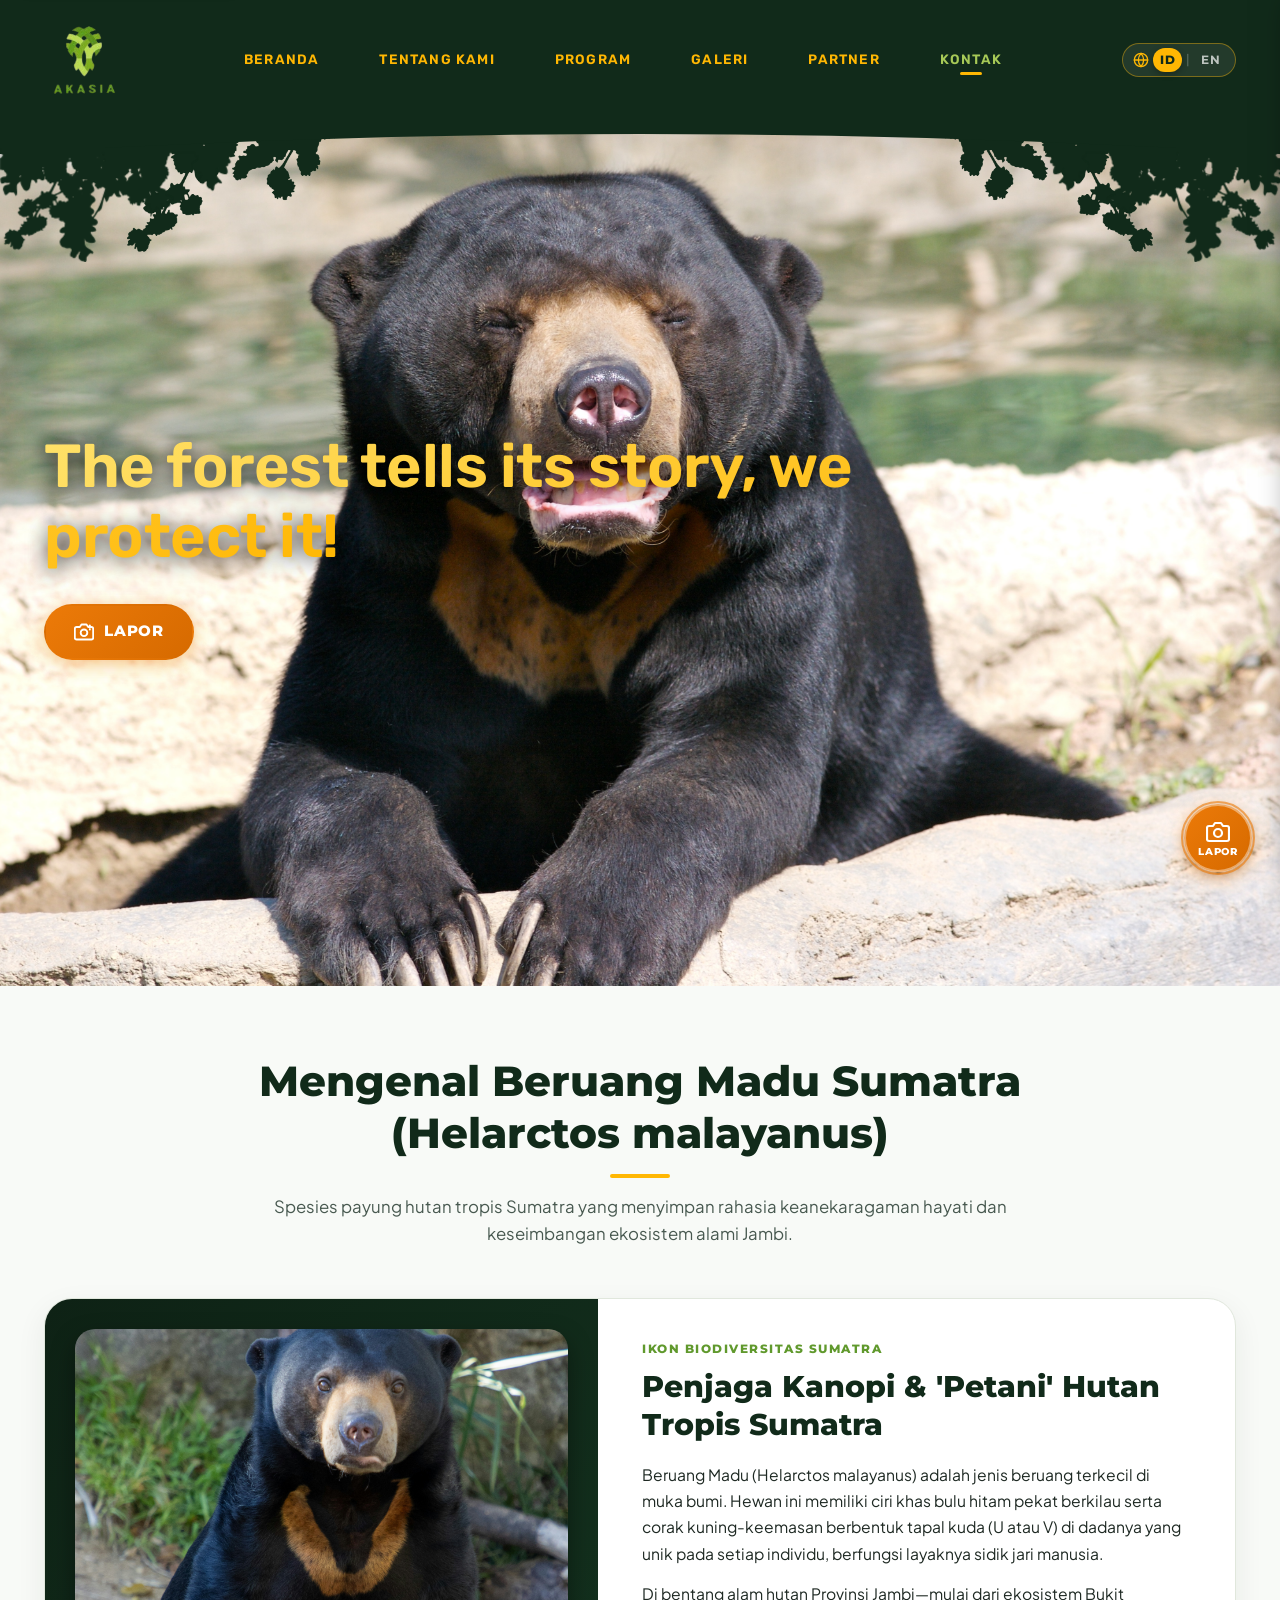
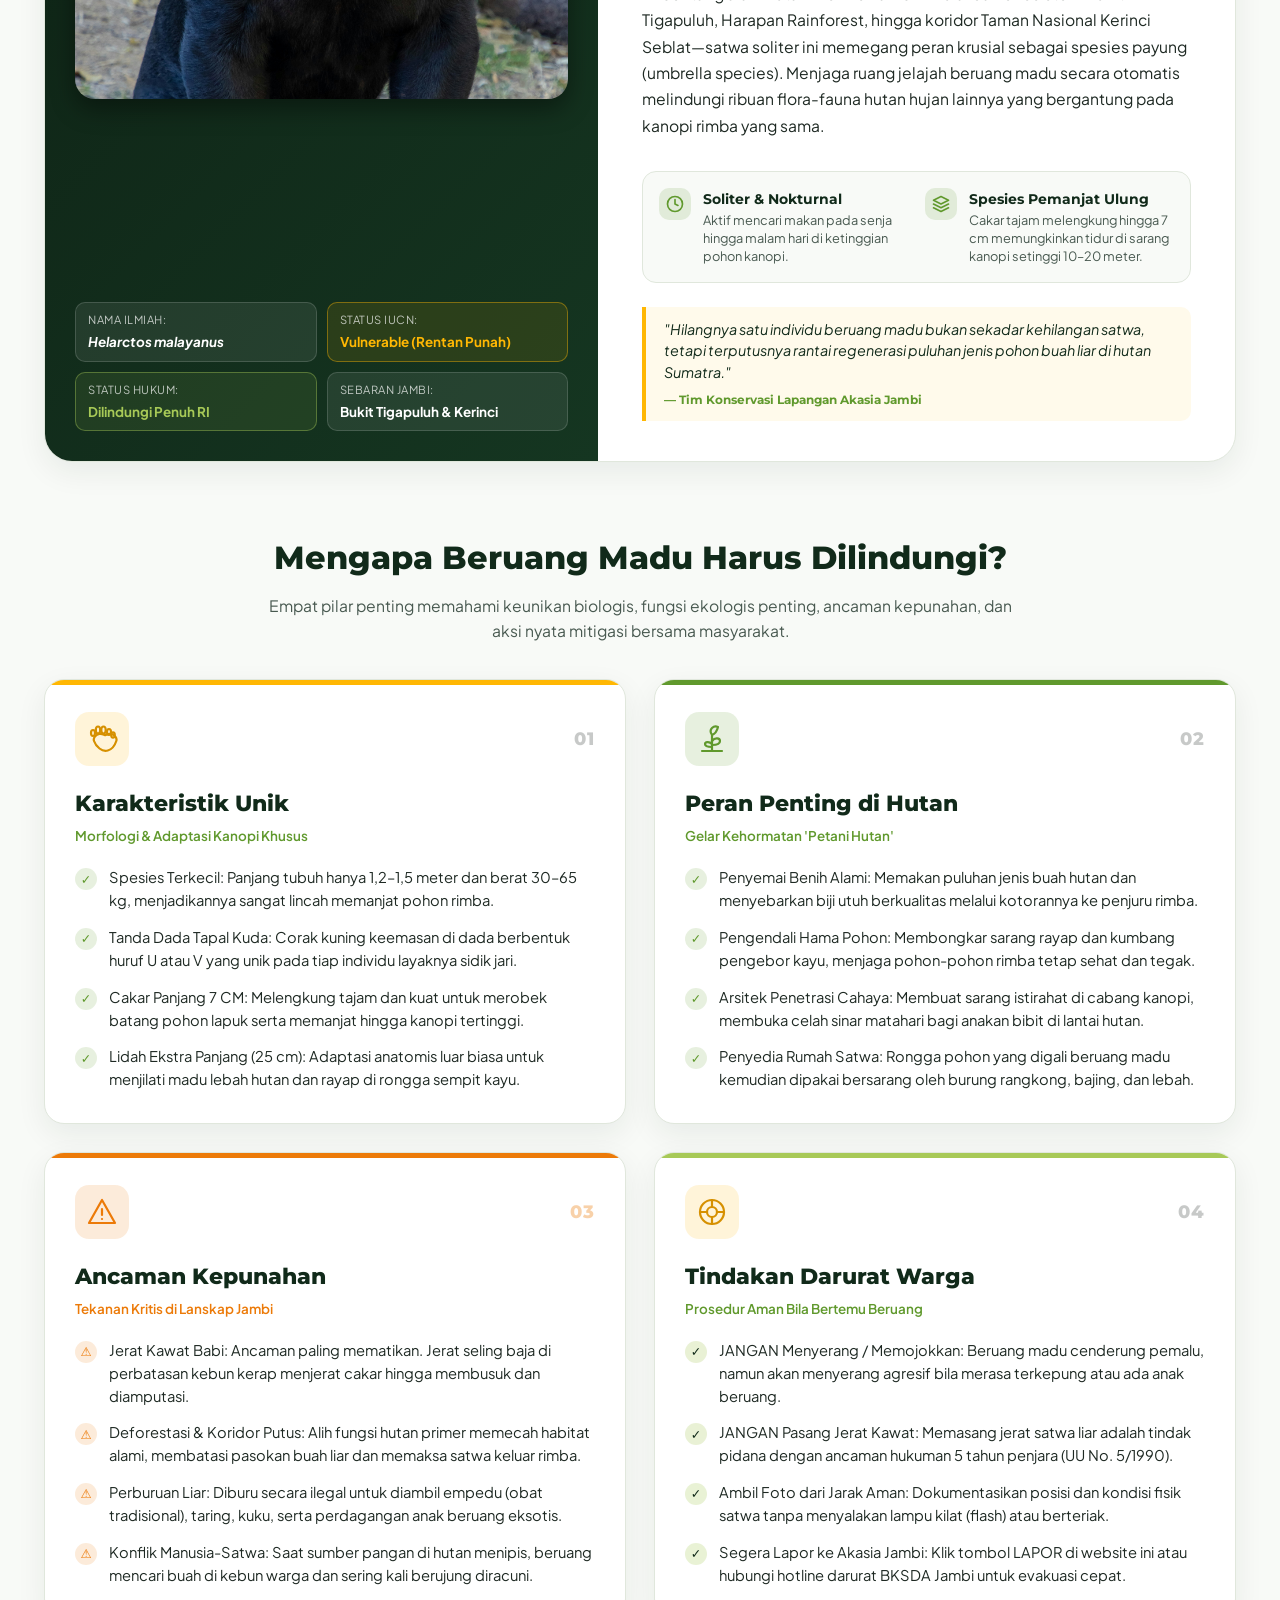
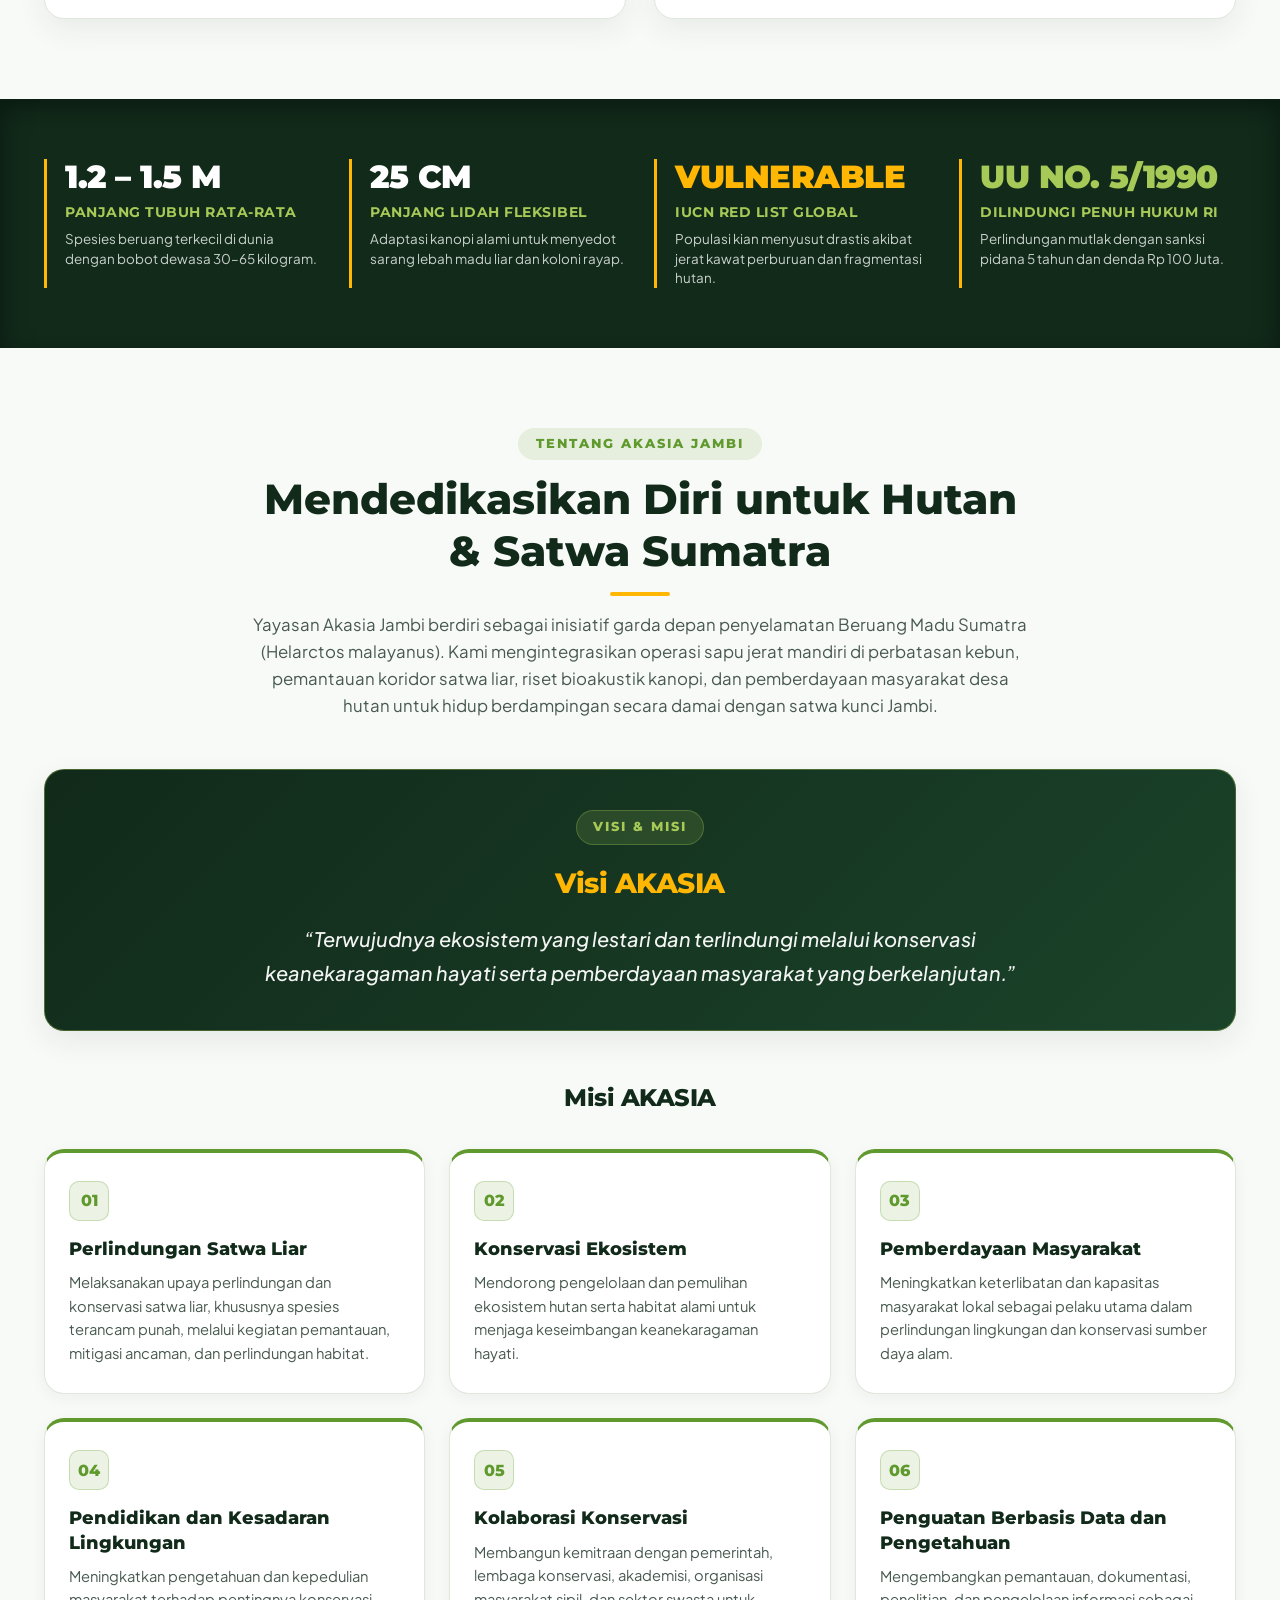
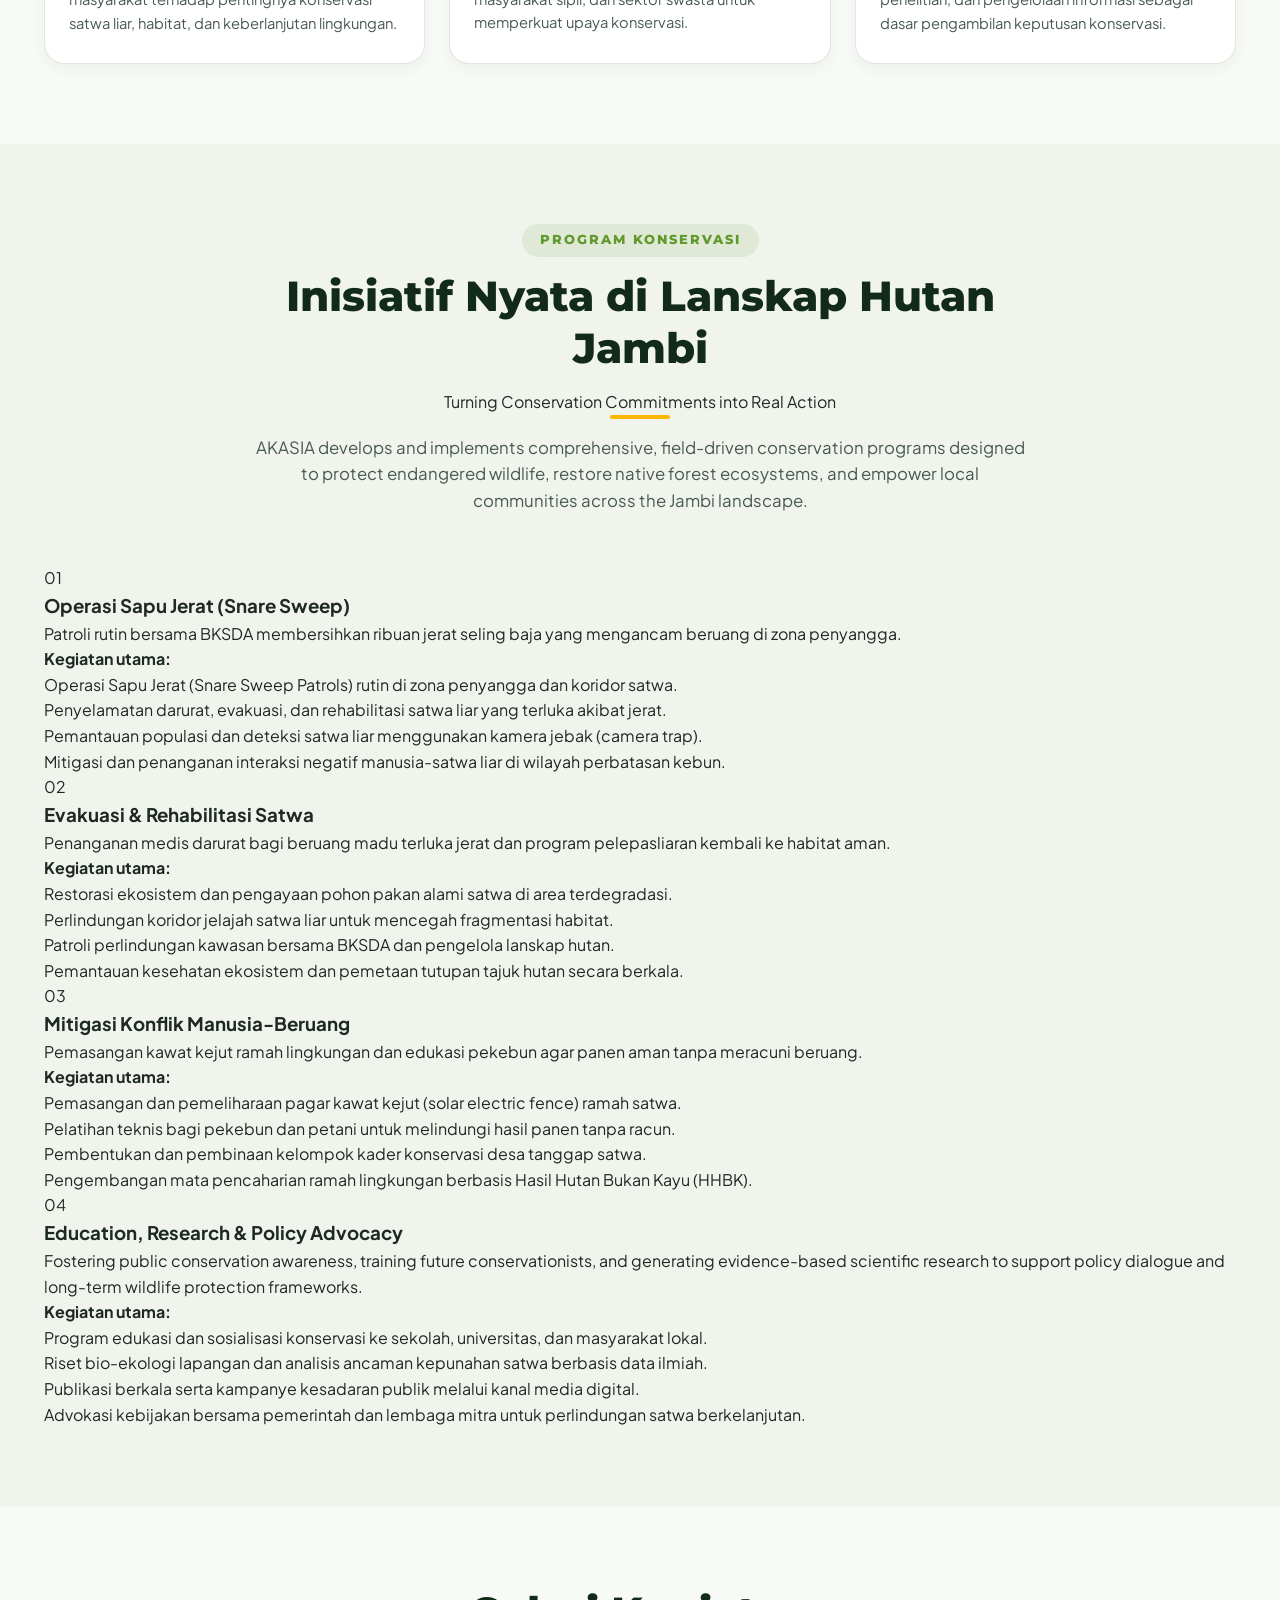
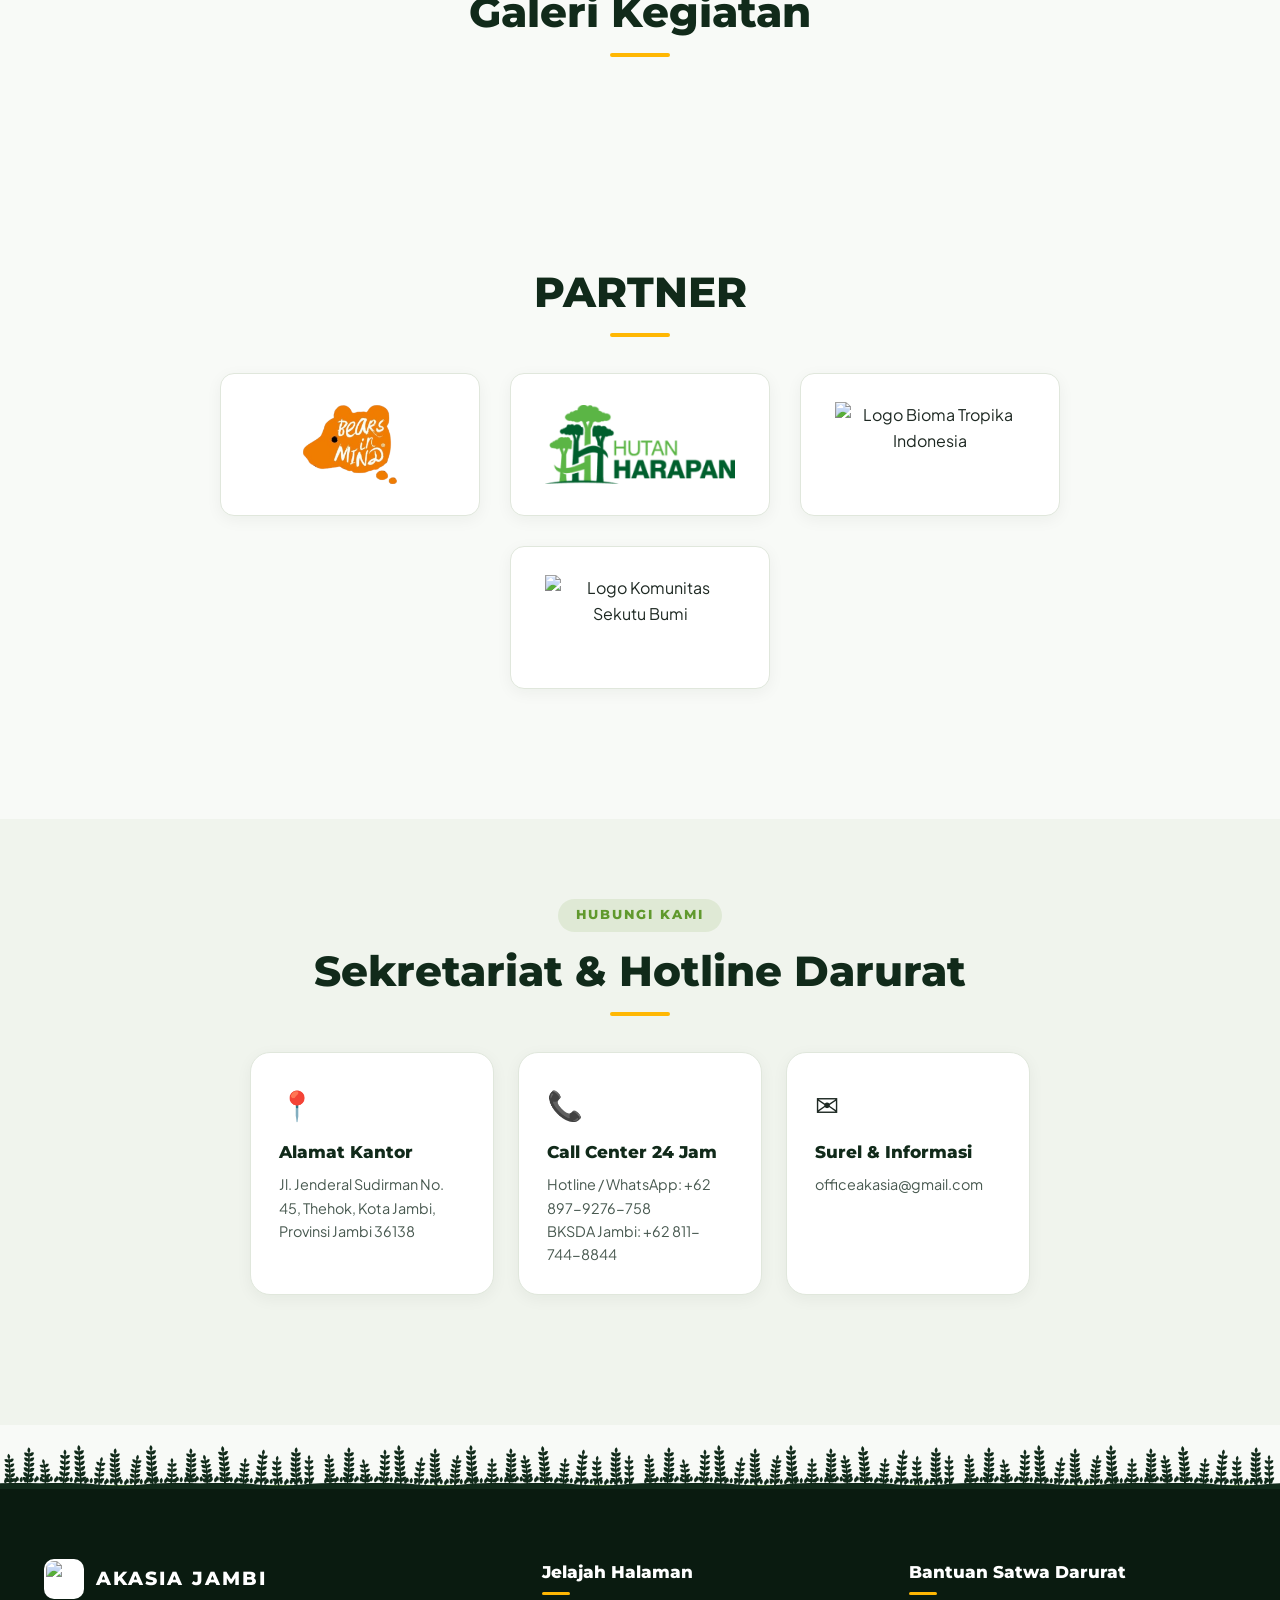
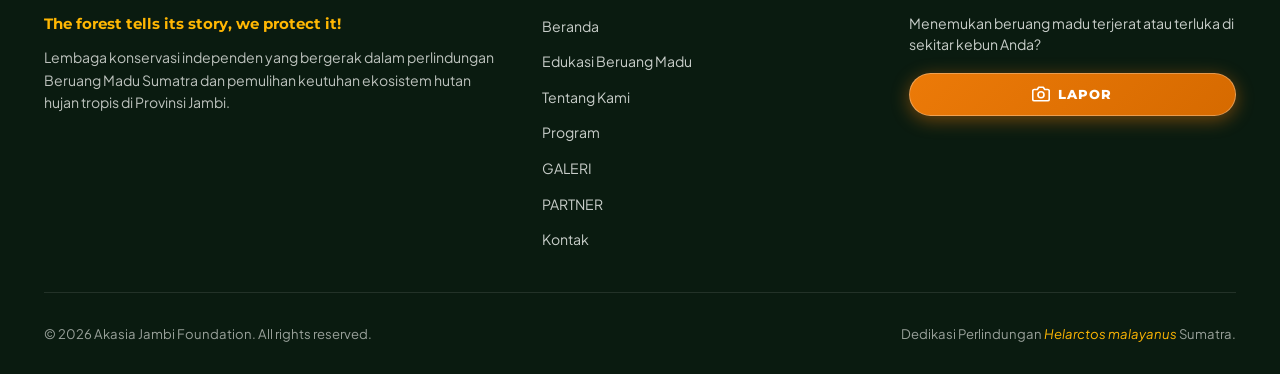
==== commit bc01ccca: "Update index.html" ====
--- a/index.html
+++ b/index.html
@@ -30,9 +30,9 @@
         </a>
       </div>
 
-      <!-- ZONE 2: 5 EXPLORATION MENUS -->
-      <nav class="desktop-nav" aria-label="Navigasi Utama">
-        <ul class="nav-list">
+      <!-- ZONE 2: 6 EXPLORATION MENUS -->
+      <nav class="desktop-nav nav-menu-desktop" aria-label="Navigasi Utama">
+        <ul class="nav-list nav-menu-desktop">
           
           <!-- 1. Beranda -->
           <li class="nav-item">
@@ -55,14 +55,19 @@
             </a>
           </li>
 
-          <!-- 4. PARTNER -->
+          <!-- 4. Galeri -->
+          <li class="nav-item">
+            <a href="#galeri" class="nav-link nav-text" data-nav="galeri" data-i18n="navGaleri">GALERI</a>
+          </li>
+
+          <!-- 5. PARTNER -->
           <li class="nav-item">
             <a href="#mitra" class="nav-link" data-nav="mitra">
               <span class="nav-text" data-i18n="navPartners">PARTNER</span>
             </a>
           </li>
 
-          <!-- 5. Kontak -->
+          <!-- 6. Kontak -->
           <li class="nav-item">
             <a href="#kontak" class="nav-link" data-nav="kontak">
               <span class="nav-text" data-i18n="navContact">Kontak</span>
@@ -112,7 +117,7 @@
         </button>
       </div>
 
-      <ul class="mobile-nav-list">
+      <ul class="mobile-nav-list mobile-nav-menu">
         <li>
           <a href="#beranda" class="mobile-nav-link active" data-nav="beranda">
             <span class="mobile-nav-icon">🐾</span>
@@ -132,6 +137,12 @@
           </a>
         </li>
         <li>
+          <a href="#galeri" class="mobile-nav-link" data-nav="galeri">
+            <span class="mobile-nav-icon">📸</span>
+            <span class="mobile-nav-text" data-i18n="navGaleri">GALERI</span>
+          </a>
+        </li>
+        <li>
           <a href="#mitra" class="mobile-nav-link" data-nav="mitra">
             <span class="mobile-nav-icon">🤝</span>
             <span class="mobile-nav-text" data-i18n="navPartners">PARTNER</span>
@@ -598,26 +609,99 @@
     <section class="sub-section bg-alt" id="program">
       <div class="section-container">
         <div class="section-header-center">
-          <span class="section-tag" data-i18n="progPretitle">PROGRAM KONSERVASI</span>
-          <h2 class="section-title" data-i18n="progTitle">Inisiatif Nyata di Lanskap Hutan Jambi</h2>
+          <span class="section-tag" data-i18n="progPretitle">PROGRAM KAMI</span>
+          <h2 class="section-title" data-i18n="progTitle">Our Programs &amp; Projects</h2>
+          <p class="section-subtitle" data-i18n="progSubtitle">Turning Conservation Commitments into Real Action</p>
           <div class="title-accent-line" aria-hidden="true"></div>
-          <div class="program-cards-mini">
-            <div class="prog-mini-card">
-              <span class="prog-mini-icon">🚫</span>
-              <h4 data-i18n="prog1Title">Operasi Sapu Jerat (Snare Sweep)</h4>
-              <p data-i18n="prog1Desc">Patroli rutin bersama BKSDA membersihkan ribuan jerat seling baja yang mengancam beruang di zona penyangga.</p>
-            </div>
-            <div class="prog-mini-card">
-              <span class="prog-mini-icon">🚑</span>
-              <h4 data-i18n="prog2Title">Evakuasi & Rehabilitasi Satwa</h4>
-              <p data-i18n="prog2Desc">Penanganan medis darurat bagi beruang madu terluka jerat dan program pelepasliaran kembali ke habitat aman.</p>
-            </div>
-            <div class="prog-mini-card">
-              <span class="prog-mini-icon">📡</span>
-              <h4 data-i18n="prog3Title">Mitigasi Konflik Manusia-Beruang</h4>
-              <p data-i18n="prog3Desc">Pemasangan kawat kejut ramah lingkungan dan edukasi pekebun agar panen aman tanpa meracuni beruang.</p>
-            </div>
-          </div>
+          <p class="section-lead-desc" data-i18n="progLeadDesc">AKASIA develops and implements comprehensive, field-driven conservation programs designed to protect endangered wildlife, restore native forest ecosystems, and empower local communities across the Jambi landscape.</p>
+        </div>
+
+        <div class="program-grid">
+          <!-- Program Card 01 -->
+          <div class="program-card">
+            <div class="program-card-header">
+              <span class="program-num-badge">01</span>
+              <h3 class="program-card-title" data-i18n="prog1Title">Wildlife Conservation and Protection</h3>
+            </div>
+            <p class="program-desc" data-i18n="prog1Desc">Direct protection and systematic monitoring of Sumatra's endangered wildlife species, particularly the Sun Bear (Helarctos malayanus), through regular anti-poaching patrols, snare removals, and rapid emergency rescue interventions.</p>
+            <div class="program-divider"></div>
+            <h4 class="kegiatan-title" data-i18n="progKegiatan">Kegiatan utama:</h4>
+            <ul class="kegiatan-list">
+              <li data-i18n="prog1K1">Operasi Sapu Jerat (Snare Sweep Patrols) rutin di zona penyangga dan koridor satwa.</li>
+              <li data-i18n="prog1K2">Penyelamatan darurat, evakuasi, dan rehabilitasi satwa liar yang terluka akibat jerat.</li>
+              <li data-i18n="prog1K3">Pemantauan populasi dan deteksi satwa liar menggunakan kamera jebak (camera trap).</li>
+              <li data-i18n="prog1K4">Mitigasi dan penanganan interaksi negatif manusia-satwa liar di wilayah perbatasan kebun.</li>
+            </ul>
+          </div>
+
+          <!-- Program Card 02 -->
+          <div class="program-card">
+            <div class="program-card-header">
+              <span class="program-num-badge">02</span>
+              <h3 class="program-card-title" data-i18n="prog2Title">Habitat and Ecosystem Restoration</h3>
+            </div>
+            <p class="program-desc" data-i18n="prog2Desc">Restoring degraded forest landscapes and preserving critical ecological corridors to safeguard biodiversity, maintain natural food sources, and ensure habitat connectivity across Jambi's lowland rainforests.</p>
+            <div class="program-divider"></div>
+            <h4 class="kegiatan-title" data-i18n="progKegiatan">Kegiatan utama:</h4>
+            <ul class="kegiatan-list">
+              <li data-i18n="prog2K1">Restorasi ekosistem dan pengayaan pohon pakan alami satwa di area terdegradasi.</li>
+              <li data-i18n="prog2K2">Perlindungan koridor jelajah satwa liar untuk mencegah fragmentasi habitat.</li>
+              <li data-i18n="prog2K3">Patroli perlindungan kawasan bersama BKSDA dan pengelola lanskap hutan.</li>
+              <li data-i18n="prog2K4">Pemantauan kesehatan ekosistem dan pemetaan tutupan tajuk hutan secara berkala.</li>
+            </ul>
+          </div>
+
+          <!-- Program Card 03 -->
+          <div class="program-card">
+            <div class="program-card-header">
+              <span class="program-num-badge">03</span>
+              <h3 class="program-card-title" data-i18n="prog3Title">Community Empowerment &amp; Coexistence</h3>
+            </div>
+            <p class="program-desc" data-i18n="prog3Desc">Engaging and strengthening local forest-edge communities as primary conservation partners, promoting peaceful human-wildlife coexistence, and developing sustainable, non-destructive livelihood alternatives.</p>
+            <div class="program-divider"></div>
+            <h4 class="kegiatan-title" data-i18n="progKegiatan">Kegiatan utama:</h4>
+            <ul class="kegiatan-list">
+              <li data-i18n="prog3K1">Pemasangan dan pemeliharaan pagar kawat kejut (solar electric fence) ramah satwa.</li>
+              <li data-i18n="prog3K2">Pelatihan teknis bagi pekebun dan petani untuk melindungi hasil panen tanpa racun.</li>
+              <li data-i18n="prog3K3">Pembentukan dan pembinaan kelompok kader konservasi desa tanggap satwa.</li>
+              <li data-i18n="prog3K4">Pengembangan mata pencaharian ramah lingkungan berbasis Hasil Hutan Bukan Kayu (HHBK).</li>
+            </ul>
+          </div>
+
+          <!-- Program Card 04 -->
+          <div class="program-card">
+            <div class="program-card-header">
+              <span class="program-num-badge">04</span>
+              <h3 class="program-card-title" data-i18n="prog4Title">Education, Research &amp; Policy Advocacy</h3>
+            </div>
+            <p class="program-desc" data-i18n="prog4Desc">Fostering public conservation awareness, training future conservationists, and generating evidence-based scientific research to support policy dialogue and long-term wildlife protection frameworks.</p>
+            <div class="program-divider"></div>
+            <h4 class="kegiatan-title" data-i18n="progKegiatan">Kegiatan utama:</h4>
+            <ul class="kegiatan-list">
+              <li data-i18n="prog4K1">Program edukasi dan sosialisasi konservasi ke sekolah, universitas, dan masyarakat lokal.</li>
+              <li data-i18n="prog4K2">Riset bio-ekologi lapangan dan analisis ancaman kepunahan satwa berbasis data ilmiah.</li>
+              <li data-i18n="prog4K3">Publikasi berkala serta kampanye kesadaran publik melalui kanal media digital.</li>
+              <li data-i18n="prog4K4">Advokasi kebijakan bersama pemerintah dan lembaga mitra untuk perlindungan satwa berkelanjutan.</li>
+            </ul>
+          </div>
+        </div>
+      </div>
+    </section>
+
+    <!-- 4. GALERI KEGIATAN -->
+    <section class="sub-section" id="galeri">
+      <div class="section-container">
+        <div class="section-header-center">
+          <h2 class="section-title" data-i18n="galeriTitle">Galeri Kegiatan</h2>
+          <div class="title-accent-line" aria-hidden="true"></div>
+        </div>
+        <div class="ig-gallery-grid">
+          <blockquote class="instagram-media" data-instgrm-permalink="https://www.instagram.com/p/DfyUKXESBr_/"></blockquote>
+          <blockquote class="instagram-media" data-instgrm-permalink="https://www.instagram.com/p/DfsCo_JS7k2/"></blockquote>
+          <blockquote class="instagram-media" data-instgrm-permalink="https://www.instagram.com/p/DfXJeu0SCZL/"></blockquote>
+          <blockquote class="instagram-media" data-instgrm-permalink="https://www.instagram.com/p/DfU4yVAS1wU/"></blockquote>
+          <blockquote class="instagram-media" data-instgrm-permalink="https://www.instagram.com/p/DfS9wlkT0yG/"></blockquote>
+          <blockquote class="instagram-media" data-instgrm-permalink="https://www.instagram.com/p/DfS9sw2zsHq/"></blockquote>
         </div>
       </div>
     </section>
@@ -632,10 +716,13 @@
               <img src="Logo_Bears_In_Mind.png" alt="Logo Bears in Mind Foundation" class="partner-logo-img">
             </div>
             <div class="partner-card">
-              <img src="logo_bksda.jpg" alt="Logo BKSDA Provinsi Jambi" class="partner-logo-img">
+              <img src="logo_PT_REKI.png" alt="Logo PT REKI - Hutan Harapan" class="partner-logo-img">
             </div>
             <div class="partner-card">
-              <img src="logo_PT_REKI.png" alt="Logo PT REKI - Hutan Harapan" class="partner-logo-img">
+              <img src="logo_bioma_tropika_indonesia.jpeg" alt="Logo Bioma Tropika Indonesia" class="partner-logo-img" loading="lazy">
+            </div>
+            <div class="partner-card">
+              <img src="logo_komunitas_sekutu_bumi.PNG" alt="Logo Komunitas Sekutu Bumi" class="partner-logo-img" loading="lazy">
             </div>
           </div>
         </div>
@@ -695,6 +782,7 @@
             <li><a href="#edukasi-beruang" data-i18n="navEdu">Edukasi Beruang Madu</a></li>
             <li><a href="#tentang-kami" data-i18n="navAbout">Tentang Kami</a></li>
             <li><a href="#program" data-i18n="navProgram">Program Konservasi</a></li>
+            <li><a href="#galeri" data-i18n="navGaleri">GALERI</a></li>
             <li><a href="#mitra" data-i18n="navPartners">PARTNER Kami</a></li>
             <li><a href="#kontak" data-i18n="navContact">Kontak & Posko</a></li>
           </ul>
@@ -838,5 +926,8 @@
 
   <!-- JavaScript logic -->
   <script src="script.js"></script>
+
+  <!-- Instagram Embed Script -->
+  <script async src="//www.instagram.com/embed.js"></script>
 </body>
-</html>+</html>
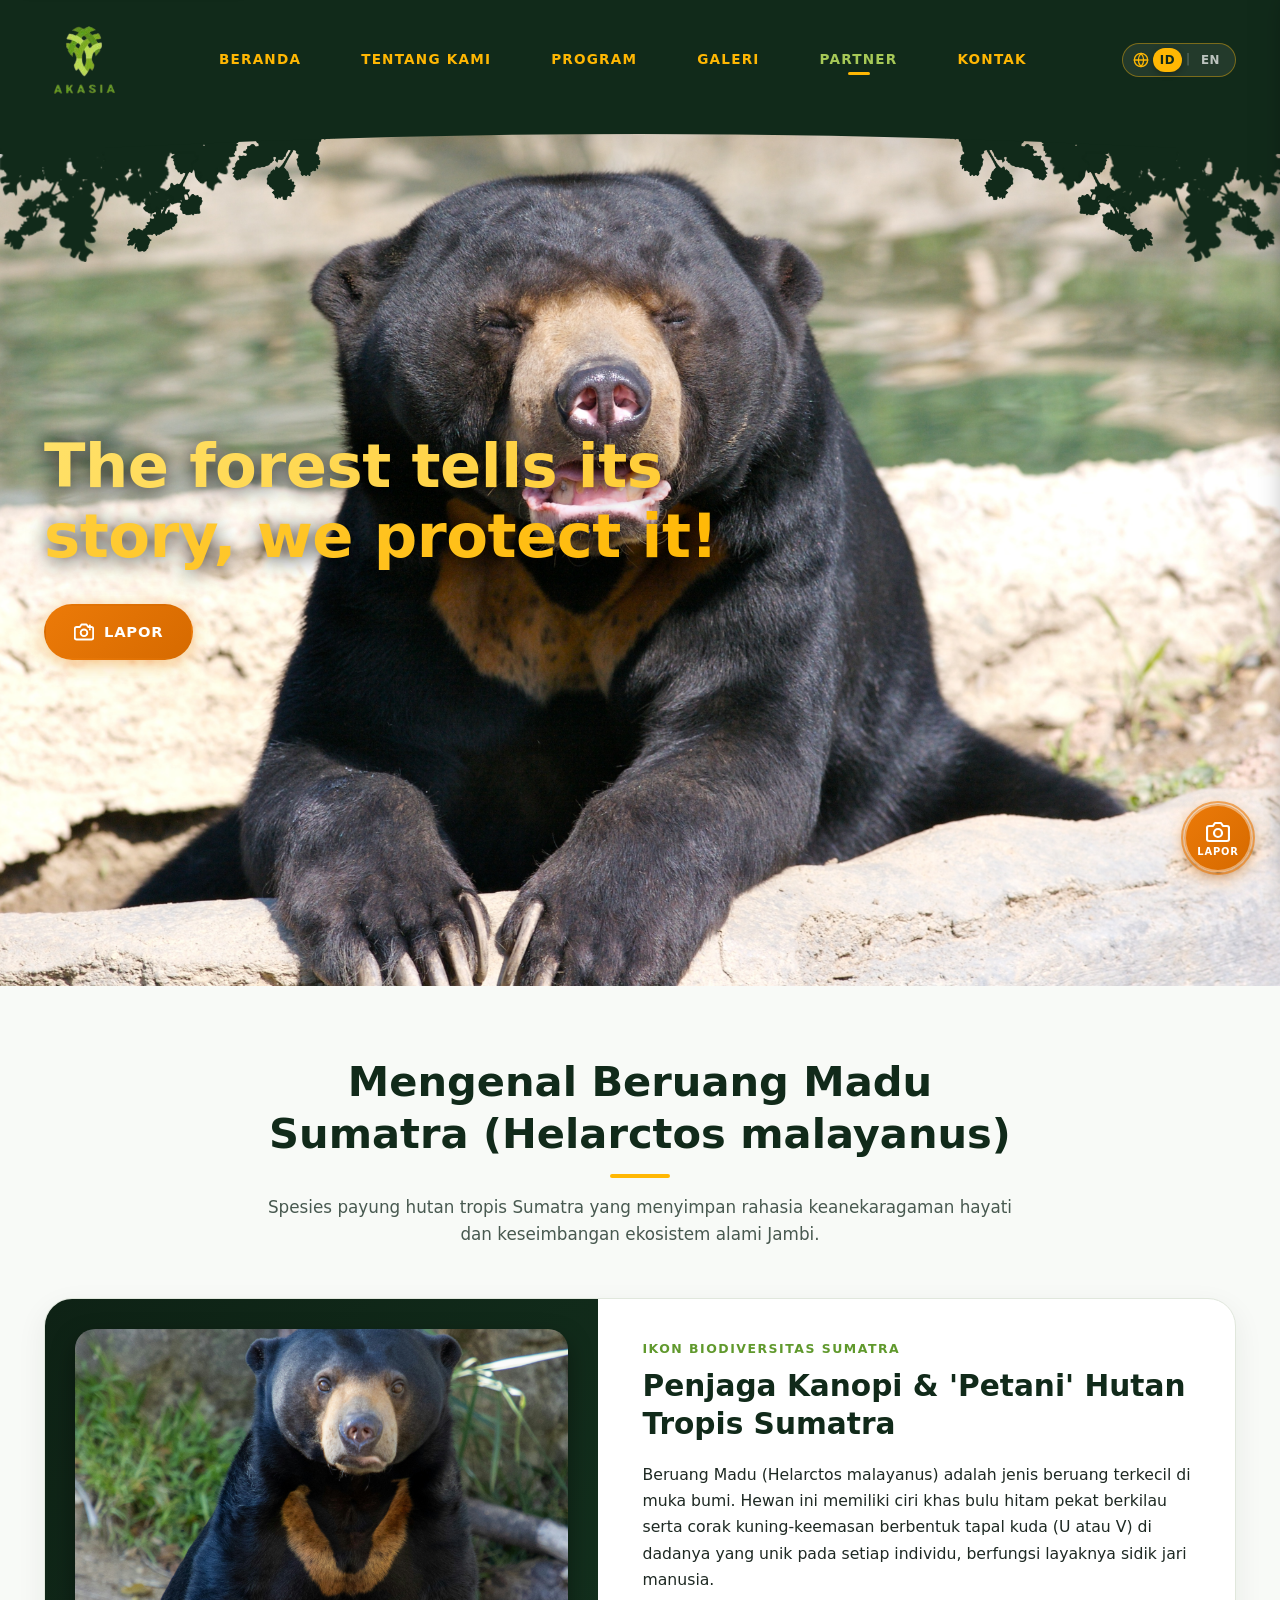
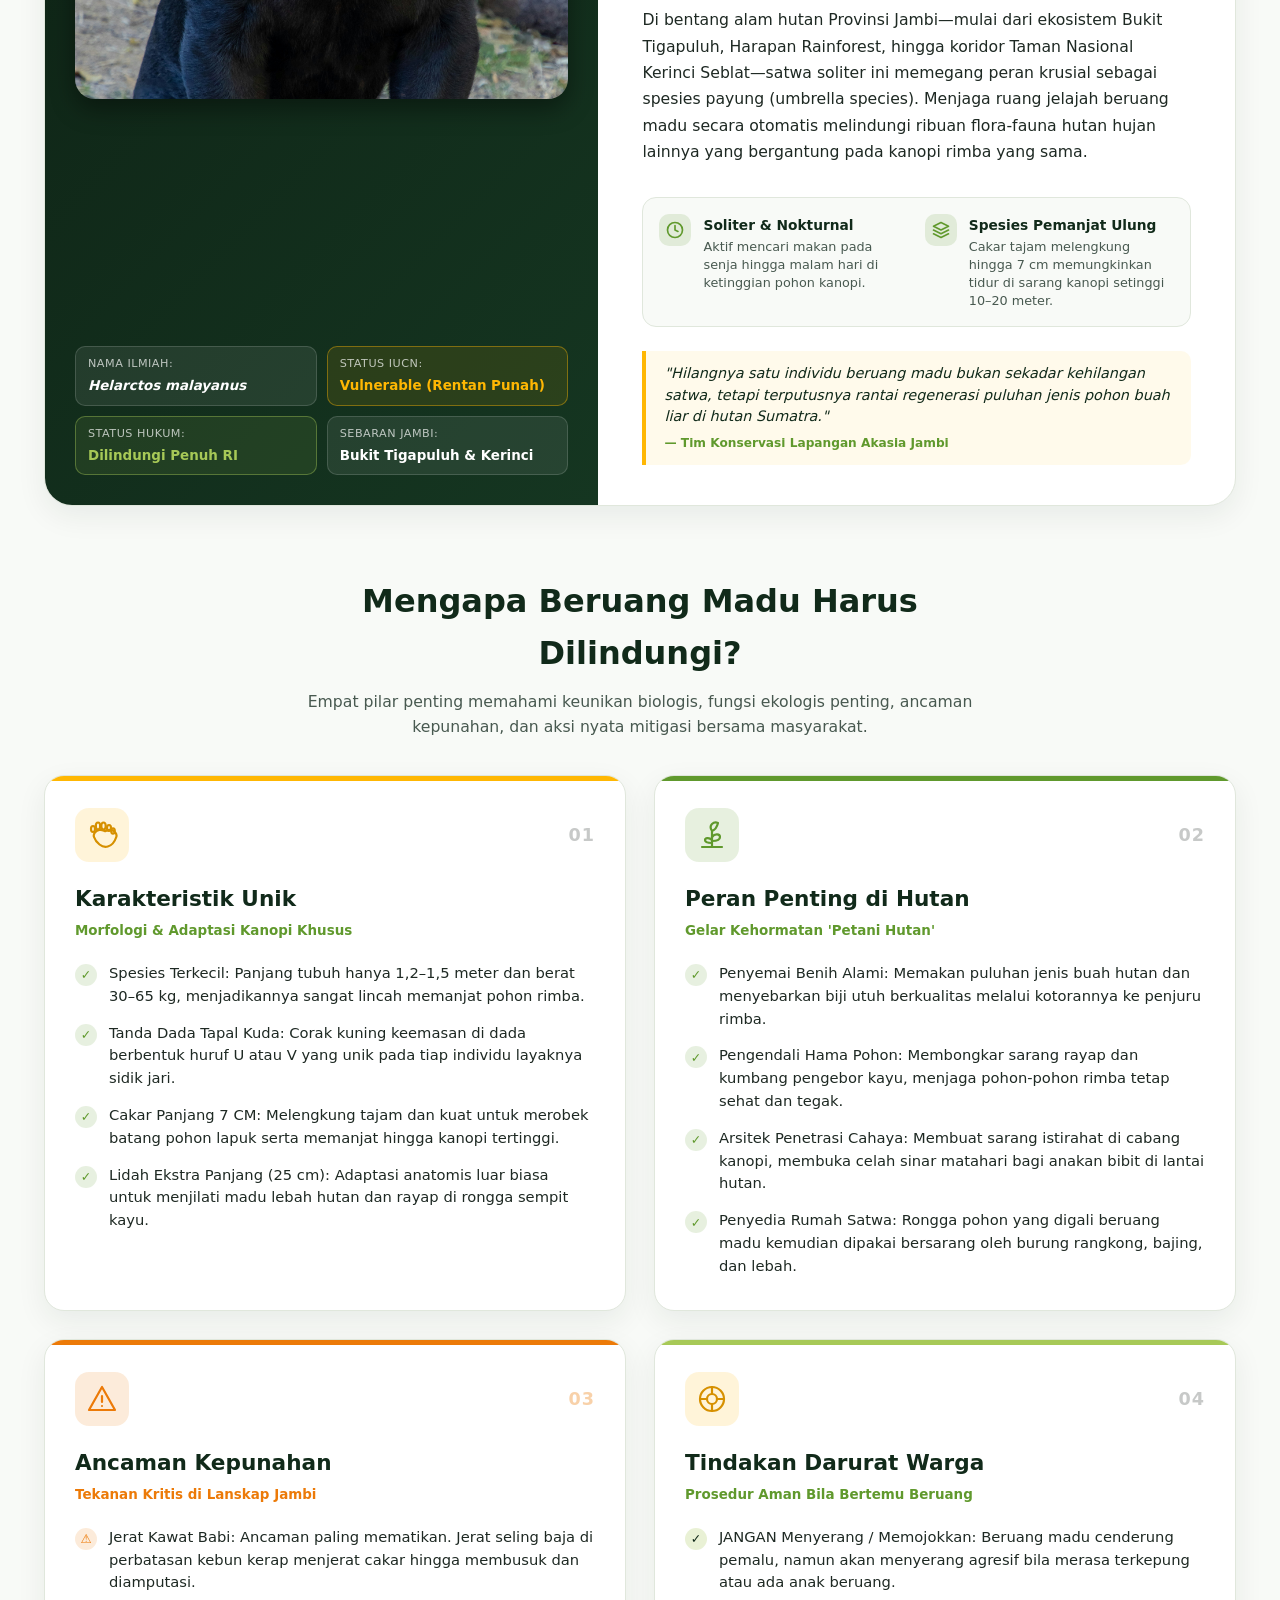
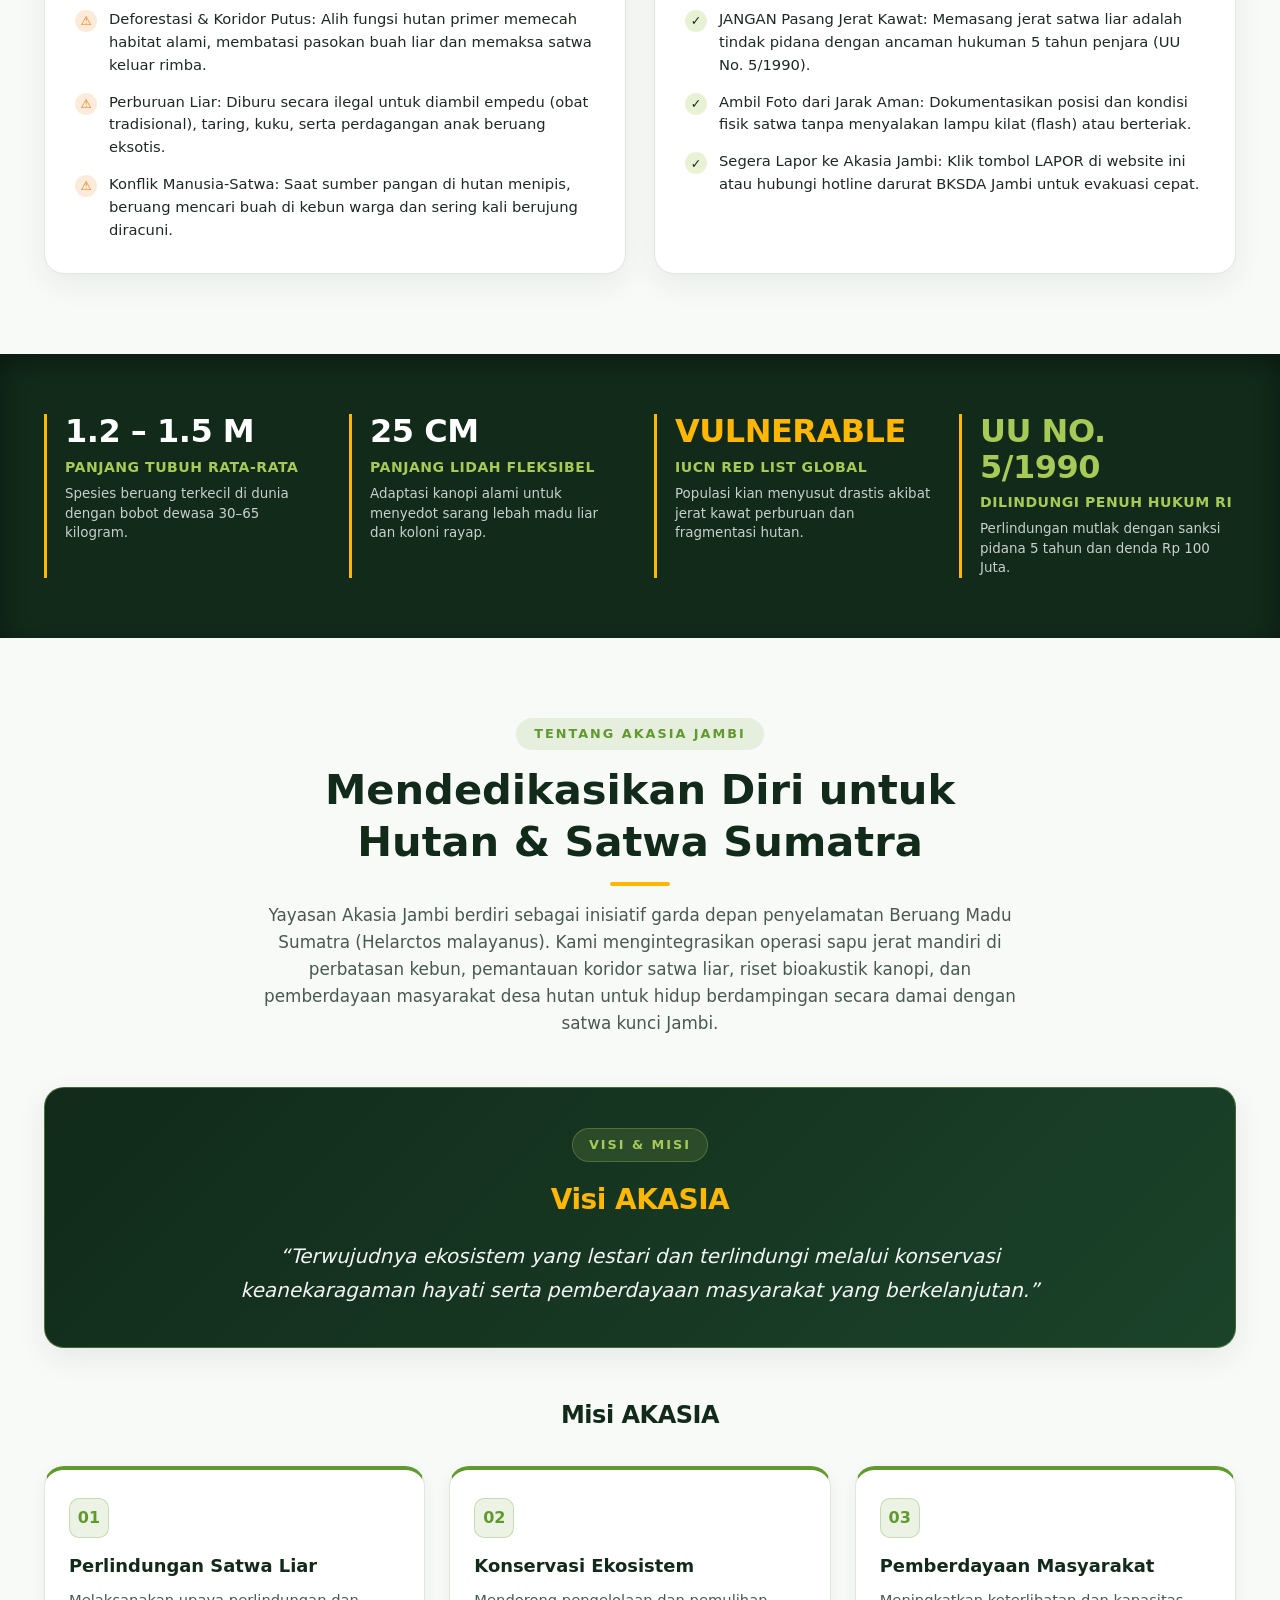
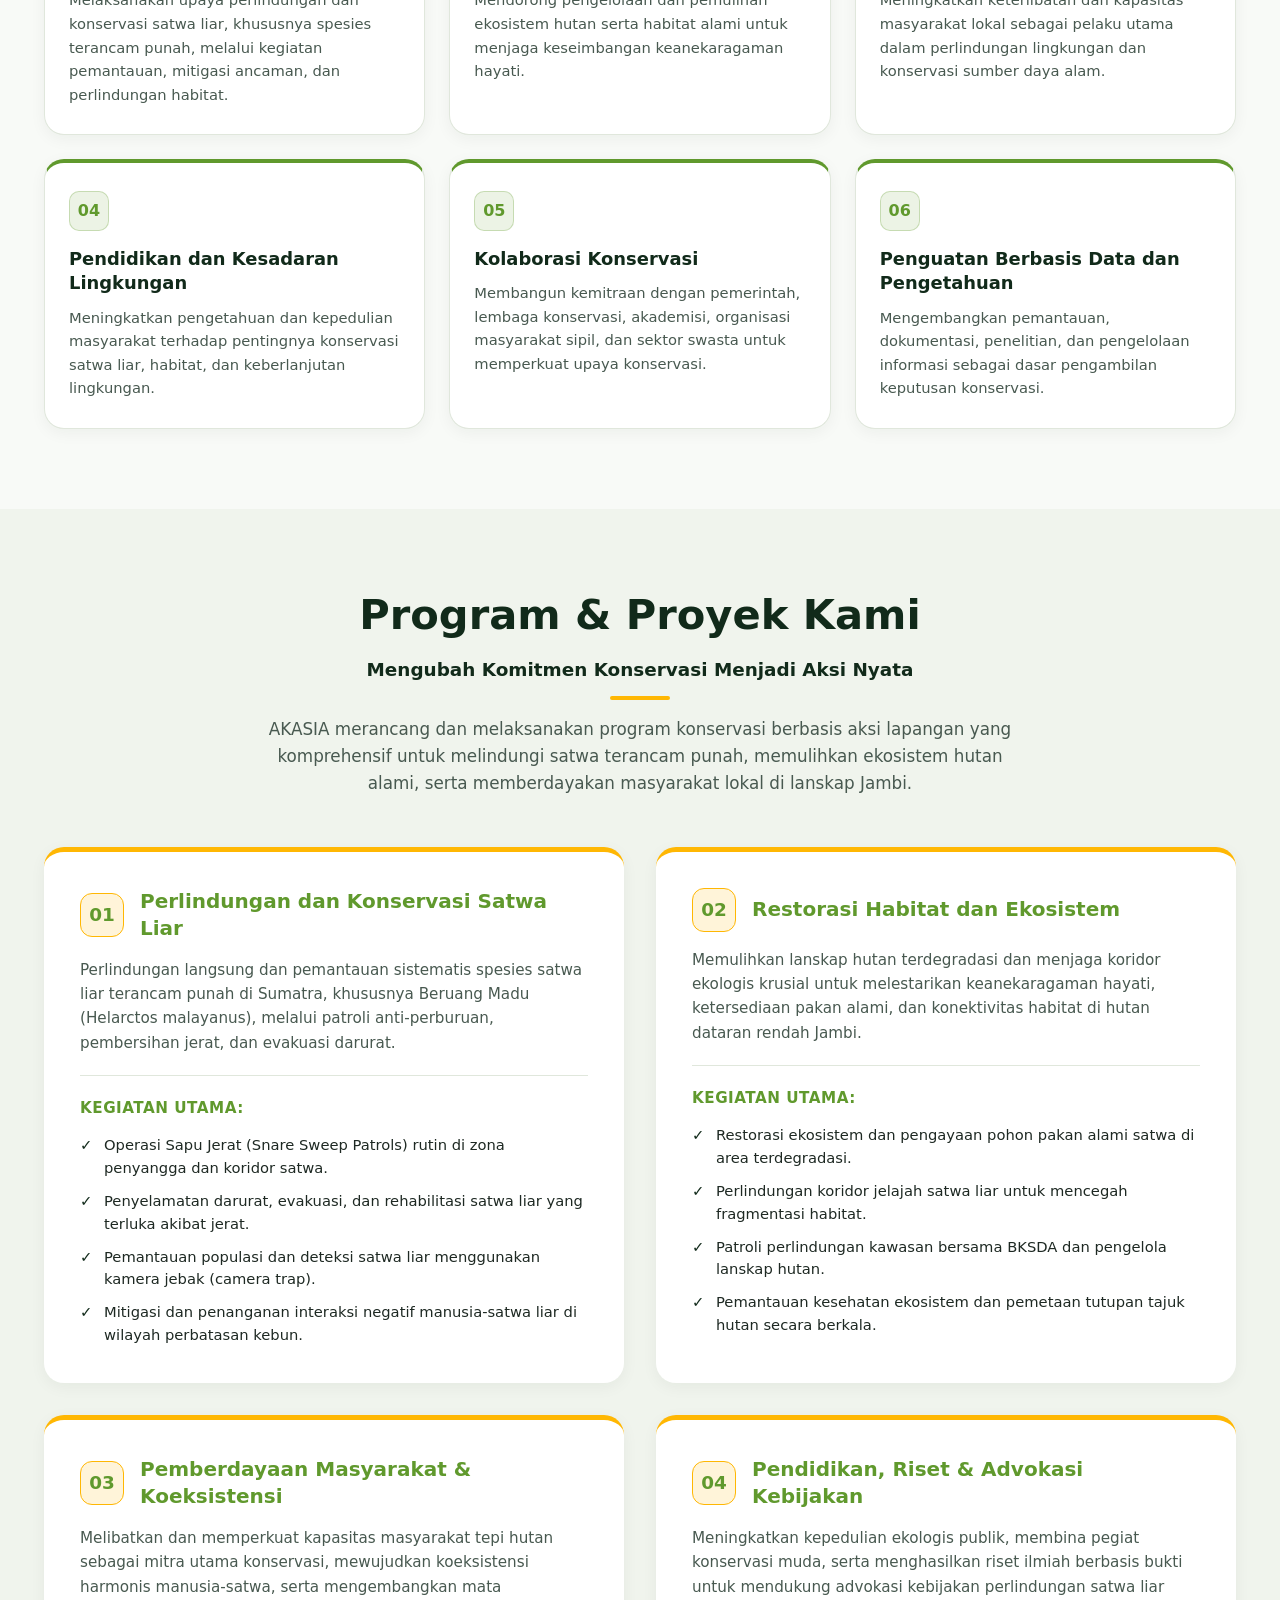
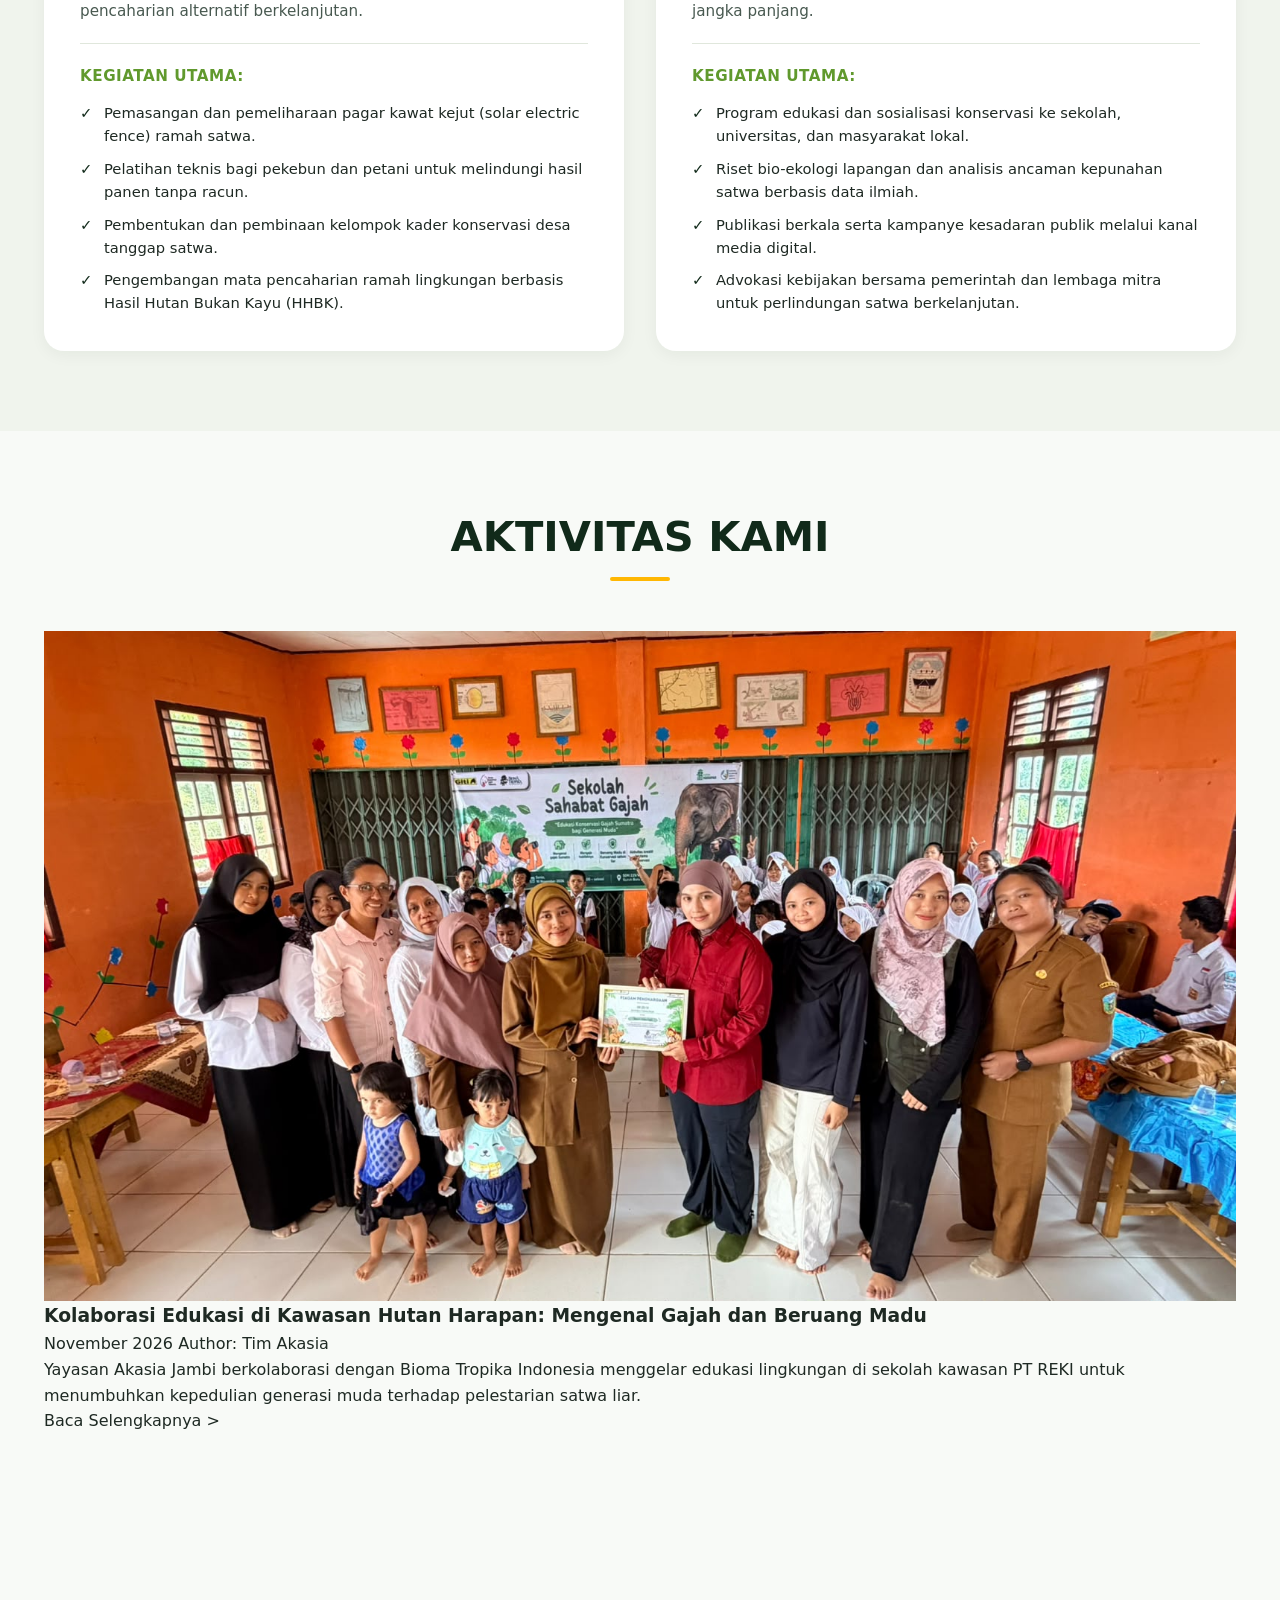
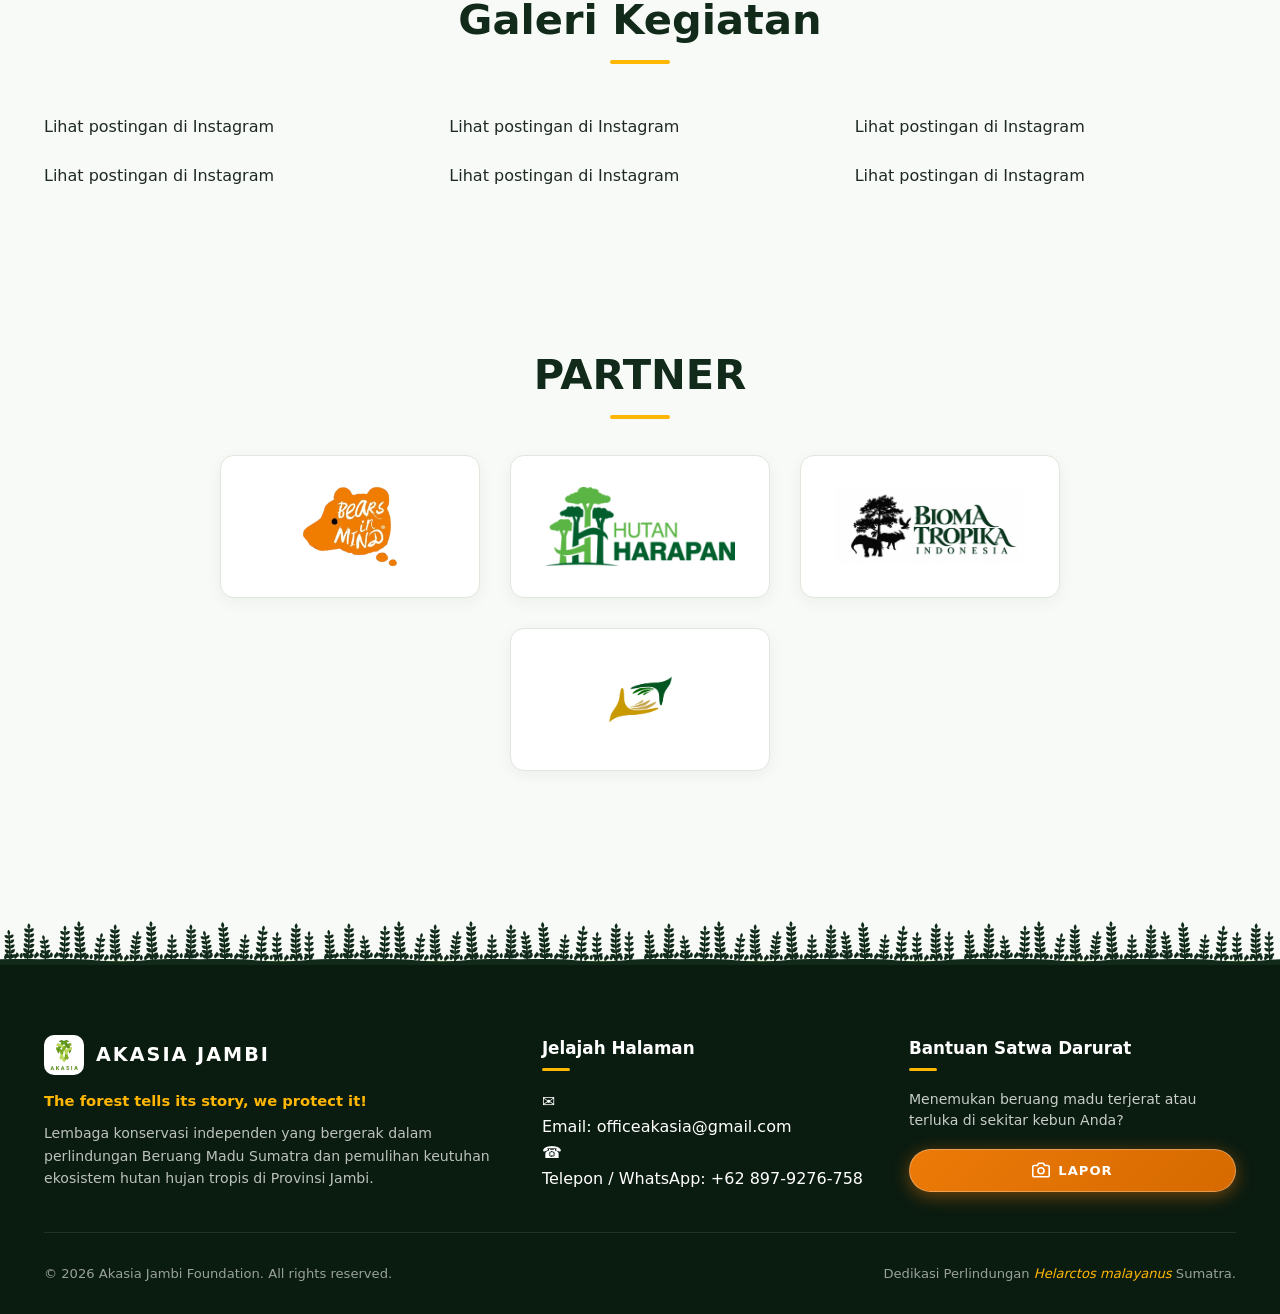
==== commit cbdc04be: "Update index.html" ====
--- a/index.html
+++ b/index.html
@@ -6,10 +6,10 @@
   <meta name="description" content="Akasia Jambi - Konservasi Beruang Madu Sumatra (Helarctos malayanus), mitigasi konflik satwa, dan restorasi habitat hutan hujan tropis di Provinsi Jambi.">
   <title>Akasia Jambi | Konservasi Beruang Madu Sumatra</title>
 
-  <!-- Google Fonts: Montserrat (Headings) + Plus Jakarta Sans (Body) + Rubik (Nav & Hero Motto) -->
+  <!-- Google Fonts: Nunito Sans -->
   <link rel="preconnect" href="https://fonts.googleapis.com">
   <link rel="preconnect" href="https://fonts.gstatic.com" crossorigin>
-  <link href="https://fonts.googleapis.com/css2?family=Montserrat:wght@500;600;700;800;900&family=Plus+Jakarta+Sans:ital,wght@0,400;0,500;0,600;0,700;1,400&family=Rubik:wght@600&display=swap" rel="stylesheet">
+  <link href="https://fonts.googleapis.com/css2?family=Nunito+Sans:ital,opsz,wght@0,6..12,200..1000;1,6..12,200..1000&display=swap" rel="stylesheet">
 
   <link rel="stylesheet" href="styles.css">
 </head>
@@ -106,7 +106,7 @@
     <div class="mobile-nav-drawer" id="mobile-nav-drawer" aria-hidden="true" inert>
       <div class="mobile-drawer-header">
         <div class="mobile-brand">
-          <img src="logo_akasia.jpg" alt="Logo Akasia" class="mobile-logo-img" width="38" height="38">
+          <img src="logo_akasia.png" alt="Logo Akasia" class="mobile-logo-img" width="38" height="38">
           <span class="mobile-brand-title">AKASIA JAMBI</span>
         </div>
         <button type="button" class="mobile-drawer-close" id="mobile-drawer-close" aria-label="Tutup Menu">
@@ -609,8 +609,7 @@
     <section class="sub-section bg-alt" id="program">
       <div class="section-container">
         <div class="section-header-center">
-          <span class="section-tag" data-i18n="progPretitle">PROGRAM KAMI</span>
-          <h2 class="section-title" data-i18n="progTitle">Our Programs &amp; Projects</h2>
+          <h2 class="section-title" data-i18n="progTitle">PROGRAM KAMI</h2>
           <p class="section-subtitle" data-i18n="progSubtitle">Turning Conservation Commitments into Real Action</p>
           <div class="title-accent-line" aria-hidden="true"></div>
           <p class="section-lead-desc" data-i18n="progLeadDesc">AKASIA develops and implements comprehensive, field-driven conservation programs designed to protect endangered wildlife, restore native forest ecosystems, and empower local communities across the Jambi landscape.</p>
@@ -688,20 +687,62 @@
       </div>
     </section>
 
-    <!-- 4. GALERI KEGIATAN -->
+    <!-- 4. AKTIVITAS KAMI -->
+    <section class="sub-section" id="aktivitas">
+      <div class="section-container">
+        <div class="section-header-center">
+          <h2 class="section-title" data-i18n="aktivitasTitle">AKTIVITAS KAMI</h2>
+          <div class="title-accent-line" aria-hidden="true"></div>
+        </div>
+
+        <div class="aktivitas-grid">
+          <!-- Card 1 -->
+          <div class="news-card">
+            <div class="news-img-wrapper">
+              <img src="kegiatan 1.1.jpeg" alt="Edukasi Hutan Harapan" class="news-img" loading="lazy">
+            </div>
+            <div class="news-content">
+              <h3 class="news-title">Kolaborasi Edukasi di Kawasan Hutan Harapan: Mengenal Gajah dan Beruang Madu</h3>
+              <div class="news-meta">
+                <span class="news-date">November 2026</span>
+                <span class="news-author">Author: Tim Akasia</span>
+              </div>
+              <p class="news-excerpt">
+                Yayasan Akasia Jambi berkolaborasi dengan Bioma Tropika Indonesia menggelar edukasi lingkungan di sekolah kawasan PT REKI untuk menumbuhkan kepedulian generasi muda terhadap pelestarian satwa liar.
+              </p>
+              <a href="artikel-edukasi.html" class="news-btn">Baca Selengkapnya <span class="btn-arrow">&gt;</span></a>
+            </div>
+          </div>
+        </div>
+      </div>
+    </section>
+
+    <!-- 5. GALERI KEGIATAN -->
     <section class="sub-section" id="galeri">
       <div class="section-container">
         <div class="section-header-center">
-          <h2 class="section-title" data-i18n="galeriTitle">Galeri Kegiatan</h2>
+          <h2 class="section-title" data-i18n="galeriTitle">GALERI KEGIATAN</h2>
           <div class="title-accent-line" aria-hidden="true"></div>
         </div>
         <div class="ig-gallery-grid">
-          <blockquote class="instagram-media" data-instgrm-permalink="https://www.instagram.com/p/DfyUKXESBr_/"></blockquote>
-          <blockquote class="instagram-media" data-instgrm-permalink="https://www.instagram.com/p/DfsCo_JS7k2/"></blockquote>
-          <blockquote class="instagram-media" data-instgrm-permalink="https://www.instagram.com/p/DfXJeu0SCZL/"></blockquote>
-          <blockquote class="instagram-media" data-instgrm-permalink="https://www.instagram.com/p/DfU4yVAS1wU/"></blockquote>
-          <blockquote class="instagram-media" data-instgrm-permalink="https://www.instagram.com/p/DfS9wlkT0yG/"></blockquote>
-          <blockquote class="instagram-media" data-instgrm-permalink="https://www.instagram.com/p/DfS9sw2zsHq/"></blockquote>
+          <blockquote class="instagram-media" data-instgrm-permalink="https://www.instagram.com/p/DfyUKXESBr_/" data-instgrm-version="14">
+            <a href="https://www.instagram.com/p/DfyUKXESBr_/" target="_blank" rel="noopener noreferrer">Lihat postingan di Instagram</a>
+          </blockquote>
+          <blockquote class="instagram-media" data-instgrm-permalink="https://www.instagram.com/p/DfsCo_JS7k2/" data-instgrm-version="14">
+            <a href="https://www.instagram.com/p/DfsCo_JS7k2/" target="_blank" rel="noopener noreferrer">Lihat postingan di Instagram</a>
+          </blockquote>
+          <blockquote class="instagram-media" data-instgrm-permalink="https://www.instagram.com/p/DfXJeu0SCZL/" data-instgrm-version="14">
+            <a href="https://www.instagram.com/p/DfXJeu0SCZL/" target="_blank" rel="noopener noreferrer">Lihat postingan di Instagram</a>
+          </blockquote>
+          <blockquote class="instagram-media" data-instgrm-permalink="https://www.instagram.com/p/DfU4yVAS1wU/" data-instgrm-version="14">
+            <a href="https://www.instagram.com/p/DfU4yVAS1wU/" target="_blank" rel="noopener noreferrer">Lihat postingan di Instagram</a>
+          </blockquote>
+          <blockquote class="instagram-media" data-instgrm-permalink="https://www.instagram.com/p/DfS9wlkT0yG/" data-instgrm-version="14">
+            <a href="https://www.instagram.com/p/DfS9wlkT0yG/" target="_blank" rel="noopener noreferrer">Lihat postingan di Instagram</a>
+          </blockquote>
+          <blockquote class="instagram-media" data-instgrm-permalink="https://www.instagram.com/p/DfS9sw2zsHq/" data-instgrm-version="14">
+            <a href="https://www.instagram.com/p/DfS9sw2zsHq/" target="_blank" rel="noopener noreferrer">Lihat postingan di Instagram</a>
+          </blockquote>
         </div>
       </div>
     </section>
@@ -728,45 +769,17 @@
         </div>
       </div>
     </section>
-
-    <section class="sub-section bg-alt" id="kontak">
-      <div class="section-container">
-        <div class="section-header-center">
-          <span class="section-tag" data-i18n="contactPretitle">HUBUNGI KAMI</span>
-          <h2 class="section-title" data-i18n="contactTitle">Sekretariat & Hotline Darurat</h2>
-          <div class="title-accent-line" aria-hidden="true"></div>
-          <div class="contact-info-grid">
-            <div class="contact-card">
-              <span class="contact-icon">📍</span>
-              <h4>Alamat Kantor</h4>
-              <p>Jl. Jenderal Sudirman No. 45, Thehok, Kota Jambi, Provinsi Jambi 36138</p>
-            </div>
-            <div class="contact-card">
-              <span class="contact-icon">📞</span>
-              <h4>Call Center 24 Jam</h4>
-              <p>Hotline / WhatsApp: +62 897-9276-758<br>BKSDA Jambi: +62 811-744-8844</p>
-            </div>
-            <div class="contact-card">
-              <span class="contact-icon">✉️</span>
-              <h4>Surel & Informasi</h4>
-              <p>officeakasia@gmail.com</p>
-            </div>
-          </div>
-        </div>
-      </div>
-    </section>
-
   </main>
 
   <!-- =========================================================================
        FOOTER: ORGANIC CANOPY STYLE
        ========================================================================= -->
-  <footer class="site-footer footer-section">
+  <footer class="site-footer footer-section" id="kontak">
     <div class="footer-container">
       <div class="footer-top">
         <div class="footer-brand-col">
           <div class="footer-brand-badge">
-            <img src="logo_akasia.jpg" alt="Logo Akasia Jambi" class="footer-logo-img" width="40" height="40">
+            <img src="logo_akasia.png" alt="Logo Akasia Jambi" class="footer-logo-img" width="40" height="40">
             <span class="footer-brand-text">AKASIA JAMBI</span>
           </div>
           <p class="footer-motto" data-i18n="heroMotto">The forest tells its story, we protect it!</p>
@@ -776,15 +789,22 @@
         </div>
 
         <div class="footer-links-col">
-          <h4 class="footer-heading" data-i18n="footerNavTitle">Jelajah Halaman</h4>
-          <ul class="footer-link-list">
-            <li><a href="#beranda" data-i18n="navHome">Beranda</a></li>
-            <li><a href="#edukasi-beruang" data-i18n="navEdu">Edukasi Beruang Madu</a></li>
-            <li><a href="#tentang-kami" data-i18n="navAbout">Tentang Kami</a></li>
-            <li><a href="#program" data-i18n="navProgram">Program Konservasi</a></li>
-            <li><a href="#galeri" data-i18n="navGaleri">GALERI</a></li>
-            <li><a href="#mitra" data-i18n="navPartners">PARTNER Kami</a></li>
-            <li><a href="#kontak" data-i18n="navContact">Kontak & Posko</a></li>
+          <h4 class="footer-heading" data-i18n="footerNavTitle">KONTAK</h4>
+          <ul class="footer-contact-list">
+            <li>
+              <span class="icon">✉</span>
+              <div class="info">
+                <span class="label">Email:</span>
+                <a href="mailto:officeakasia@gmail.com">officeakasia@gmail.com</a>
+              </div>
+            </li>
+            <li>
+              <span class="icon">☎</span>
+              <div class="info">
+                <span class="label">Telepon / WhatsApp:</span>
+                <a href="https://wa.me/628979276758" target="_blank" rel="noopener noreferrer">+62 897-9276-758</a>
+              </div>
+            </li>
           </ul>
         </div>
 
@@ -845,7 +865,7 @@
         </button>
       </div>
 
-      <form id="emergency-report-form" class="report-form" novalidate>
+      <form id="report-form" class="report-form" novalidate>
         <div class="form-grid">
           
           <!-- Reporter Name -->
@@ -883,6 +903,16 @@
             <span class="field-error-msg" id="error-condition" aria-live="polite"></span>
           </div>
 
+          <!-- Geolocation Coordinates -->
+          <div class="form-group full-width">
+            <label for="laporan-lokasi" class="form-label" data-i18n="fieldCoords">Titik Lokasi Kejadian (Koordinat) <span class="required-star">*</span></label>
+            <div class="location-input-group">
+              <input type="text" id="laporan-lokasi" name="lokasi" class="form-input" placeholder="Klik tombol deteksi untuk mengisi lokasi..." readonly required>
+              <button type="button" id="btn-deteksi-lokasi" class="btn-detect" data-i18n="btnDetectLocation">📍 Deteksi</button>
+            </div>
+            <small class="location-help" id="lokasi-status" data-i18n="locationGpsHelp">Aktifkan GPS pada perangkat Anda untuk hasil akurat.</small>
+          </div>
+
           <!-- Description -->
           <div class="form-group full-width">
             <label for="incident-desc" class="form-label" data-i18n="fieldDescription">Keterangan Tambahan & Petunjuk Menuju Lokasi</label>
@@ -928,6 +958,6 @@
   <script src="script.js"></script>
 
   <!-- Instagram Embed Script -->
-  <script async src="//www.instagram.com/embed.js"></script>
+  <script async defer src="https://www.instagram.com/embed.js"></script>
 </body>
 </html>
--- a/styles.css
+++ b/styles.css
@@ -1464,46 +1464,139 @@
   margin: 0;
 }
 
-.program-cards-mini {
+/* Program Section (2x2 Grid) */
+.section-subtitle {
+  font-family: var(--font-heading);
+  font-size: 1.15rem;
+  font-weight: 600;
+  color: var(--canopy-green);
+  margin-top: 6px;
+  margin-bottom: 12px;
+}
+
+.program-grid {
+  display: grid;
+  grid-template-columns: repeat(2, 1fr);
+  gap: 32px;
+  margin-top: 48px;
+  text-align: left;
+}
+
+.program-card {
+  background: #FFFFFF;
+  border-radius: 20px;
+  padding: 36px;
+  box-shadow: var(--shadow-subtle);
+  border-top: 5px solid var(--honey-gold);
+  transition: transform 0.3s, box-shadow 0.3s;
+  display: flex;
+  flex-direction: column;
+}
+
+.program-card:hover {
+  transform: translateY(-4px);
+  box-shadow: var(--shadow-card-hover);
+}
+
+.program-card-header {
+  display: flex;
+  align-items: center;
+  gap: 16px;
+  margin-bottom: 16px;
+}
+
+.program-num-badge {
+  display: inline-flex;
+  align-items: center;
+  justify-content: center;
+  width: 44px;
+  height: 44px;
+  background: rgba(255, 183, 3, 0.15);
+  color: var(--akasia-dark);
+  font-family: var(--font-heading);
+  font-weight: 800;
+  font-size: 1.15rem;
+  border-radius: 12px;
+  border: 1.5px solid var(--honey-gold);
+  flex-shrink: 0;
+}
+
+.program-card-title {
+  font-family: var(--font-heading);
+  font-size: 1.25rem;
+  font-weight: 700;
+  color: var(--akasia-dark);
+  margin: 0;
+  line-height: 1.35;
+}
+
+.program-desc {
+  font-size: 0.95rem;
+  color: var(--text-muted);
+  line-height: 1.6;
+  margin: 0;
+}
+
+.program-divider {
+  height: 1px;
+  background: var(--border-light);
+  margin: 20px 0;
+}
+
+.kegiatan-title {
+  font-family: var(--font-heading);
+  font-size: 0.95rem;
+  font-weight: 700;
+  color: var(--akasia-dark);
+  text-transform: uppercase;
+  letter-spacing: 0.5px;
+  margin: 0 0 14px 0;
+}
+
+.kegiatan-list {
+  list-style: none;
+  padding-left: 0;
+  margin: 0;
+}
+
+.kegiatan-list li {
+  position: relative;
+  padding-left: 24px;
+  margin-bottom: 10px;
+  font-size: 0.92rem;
+  color: var(--text-dark);
+  line-height: 1.55;
+}
+
+.kegiatan-list li:last-child {
+  margin-bottom: 0;
+}
+
+.kegiatan-list li::before {
+  content: '✓';
+  color: var(--canopy-green);
+  font-weight: bold;
+  position: absolute;
+  left: 0;
+}
+
+/* Galeri Section (Instagram Embed Grid) */
+.ig-gallery-grid {
   display: grid;
   grid-template-columns: repeat(3, 1fr);
   gap: 24px;
   margin-top: 36px;
-  text-align: left;
-}
-
-.prog-mini-card {
-  background-color: var(--bg-card);
-  padding: 28px 24px;
-  border-radius: var(--radius-lg);
-  border: 1px solid var(--border-light);
-  box-shadow: var(--shadow-subtle);
-  transition: transform var(--transition-fast), box-shadow var(--transition-fast);
-}
-
-.prog-mini-card:hover {
-  transform: translateY(-4px);
-  box-shadow: var(--shadow-card);
-}
-
-.prog-mini-icon {
-  font-size: 2rem;
-  display: inline-block;
-  margin-bottom: 12px;
-}
-
-.prog-mini-card h4 {
-  font-family: var(--font-heading);
-  font-weight: 800;
-  font-size: 1.1rem;
-  color: var(--canopy-green);
-  margin-bottom: 8px;
-}
-
-.prog-mini-card p {
-  font-size: 0.9rem;
-  color: var(--text-muted);
-  line-height: 1.55;
+  width: 100%;
+}
+
+.ig-gallery-grid iframe {
+  width: 100% !important;
+  min-width: unset !important;
+  border-radius: var(--radius-md) !important;
+  box-shadow: var(--shadow-subtle) !important;
+  /* Hide the Instagram Footer UI */
+  clip-path: inset(0 0 135px 0) !important;
+  margin-bottom: -135px !important;
 }
 
 /* PARTNER Section */
@@ -1513,9 +1606,9 @@
 
 .partner-logos-row {
   display: flex;
-  align-items: center;
+  flex-wrap: wrap;
   justify-content: center;
-  flex-wrap: wrap;
+  align-items: center;
   gap: 30px;
   margin-top: 36px;
 }
@@ -2185,13 +2278,17 @@
     gap: 24px;
   }
 
-  .program-cards-mini,
   .contact-info-grid {
     grid-template-columns: 1fr;
   }
 
   .misi-grid {
     grid-template-columns: repeat(2, 1fr);
+  }
+
+  .ig-gallery-grid {
+    grid-template-columns: repeat(2, 1fr);
+    gap: 20px;
   }
 
   .footer-top {
@@ -2228,6 +2325,20 @@
 
   .misi-grid {
     grid-template-columns: 1fr;
+  }
+
+  .program-grid {
+    grid-template-columns: 1fr;
+    gap: 20px;
+  }
+
+  .program-card {
+    padding: 24px;
+  }
+
+  .ig-gallery-grid {
+    grid-template-columns: 1fr;
+    gap: 16px;
   }
 
   .visi-card {
